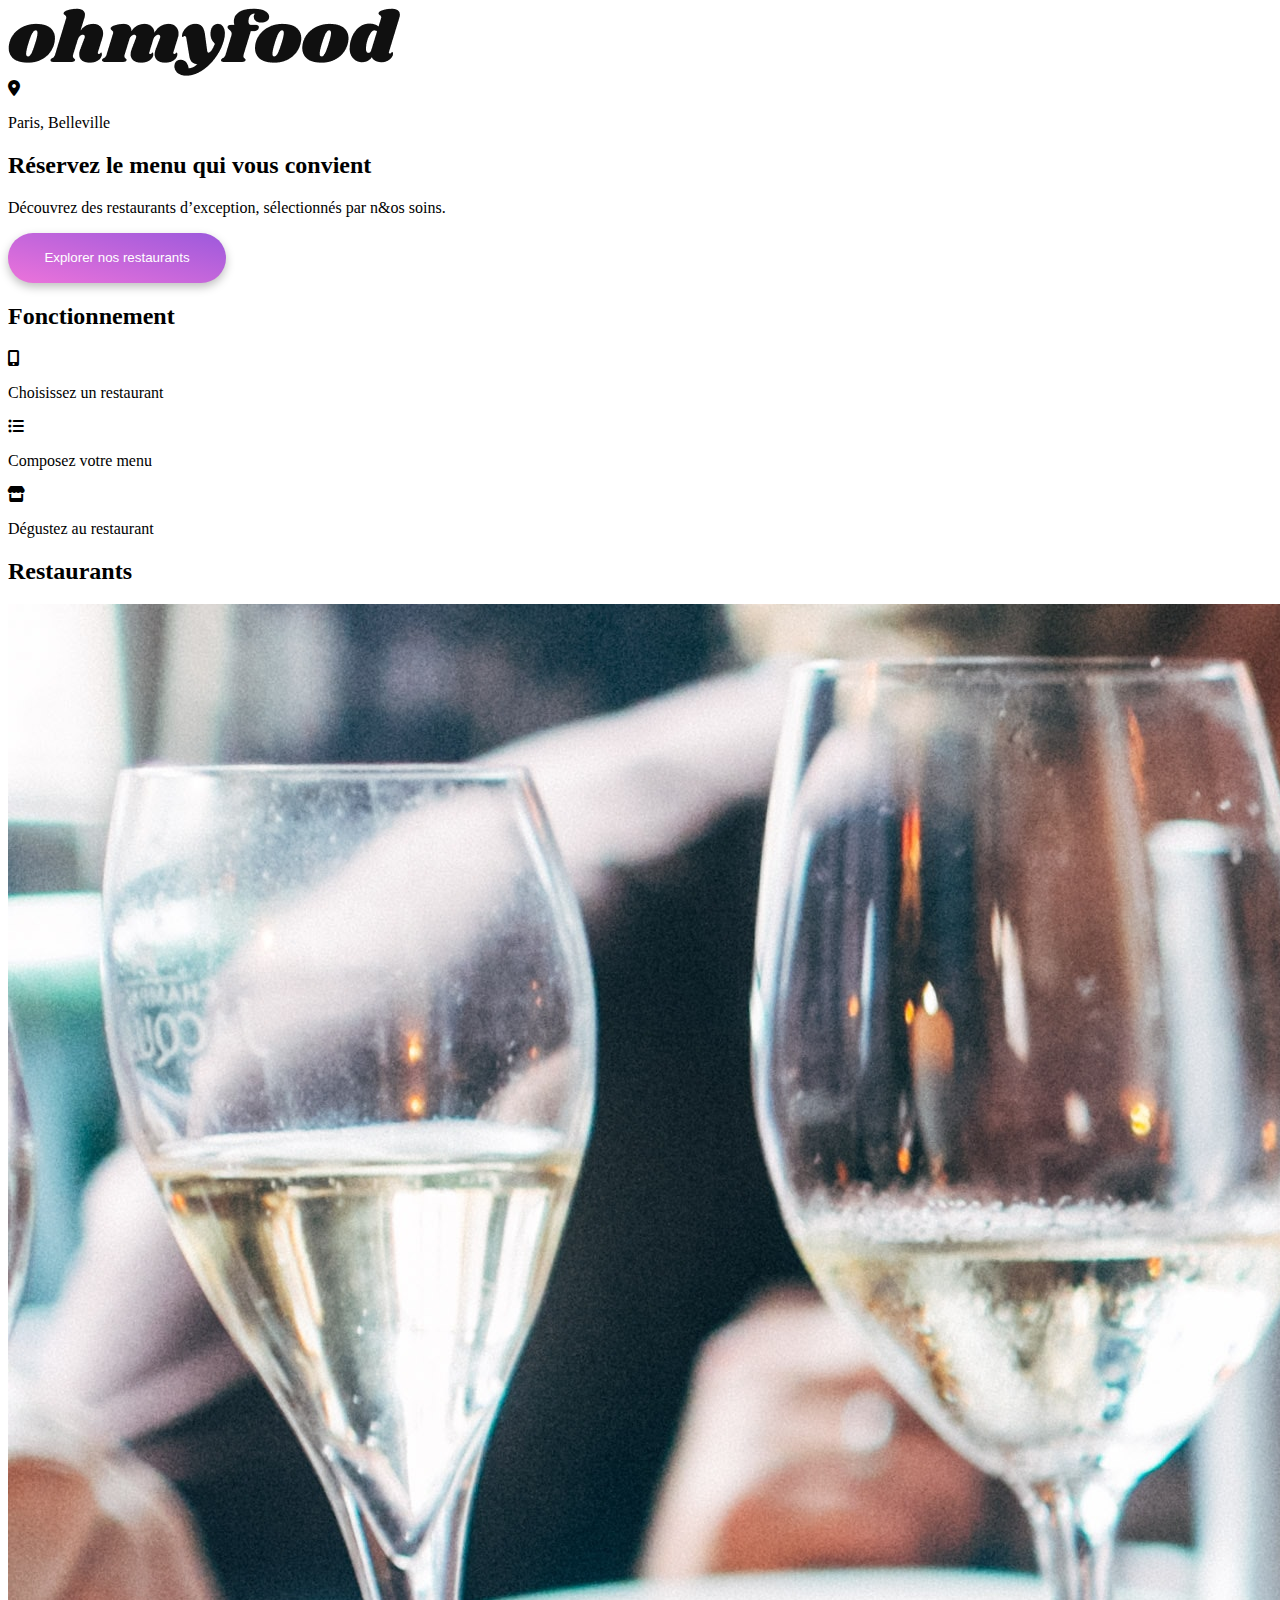
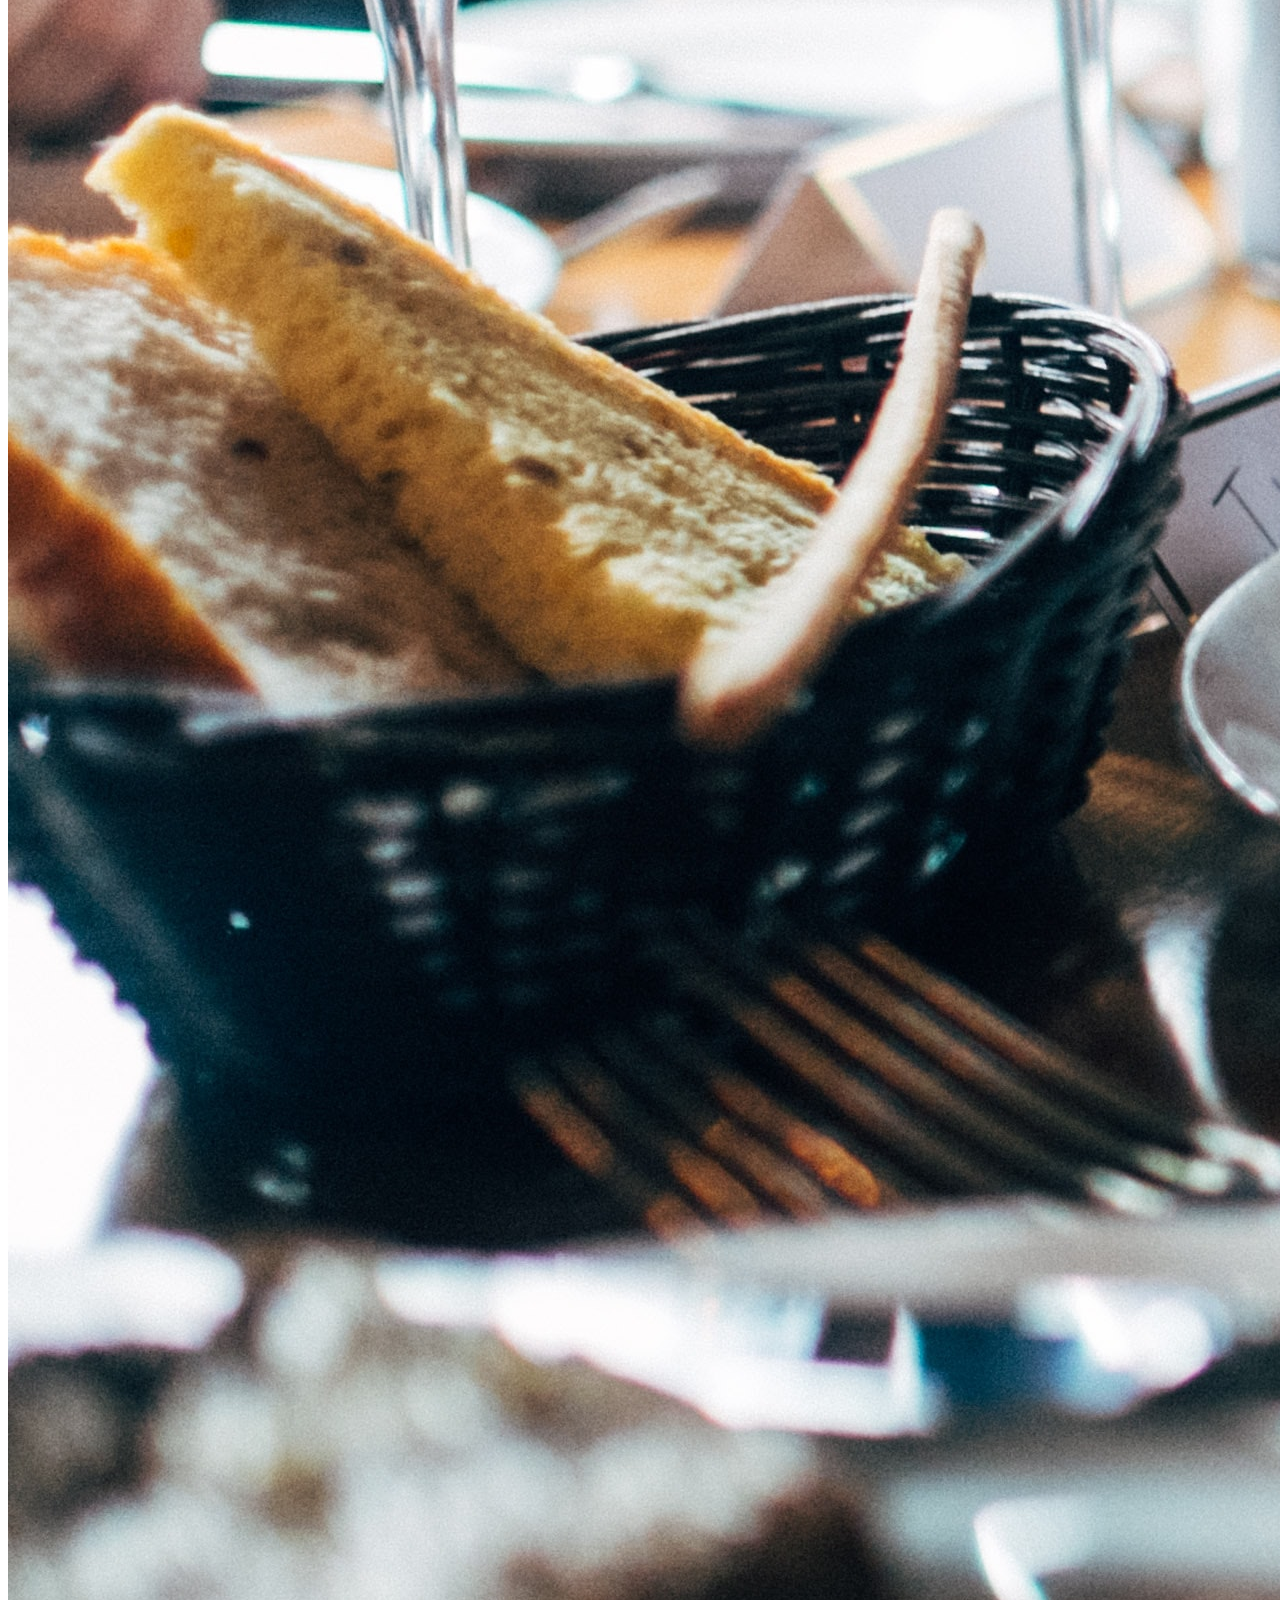
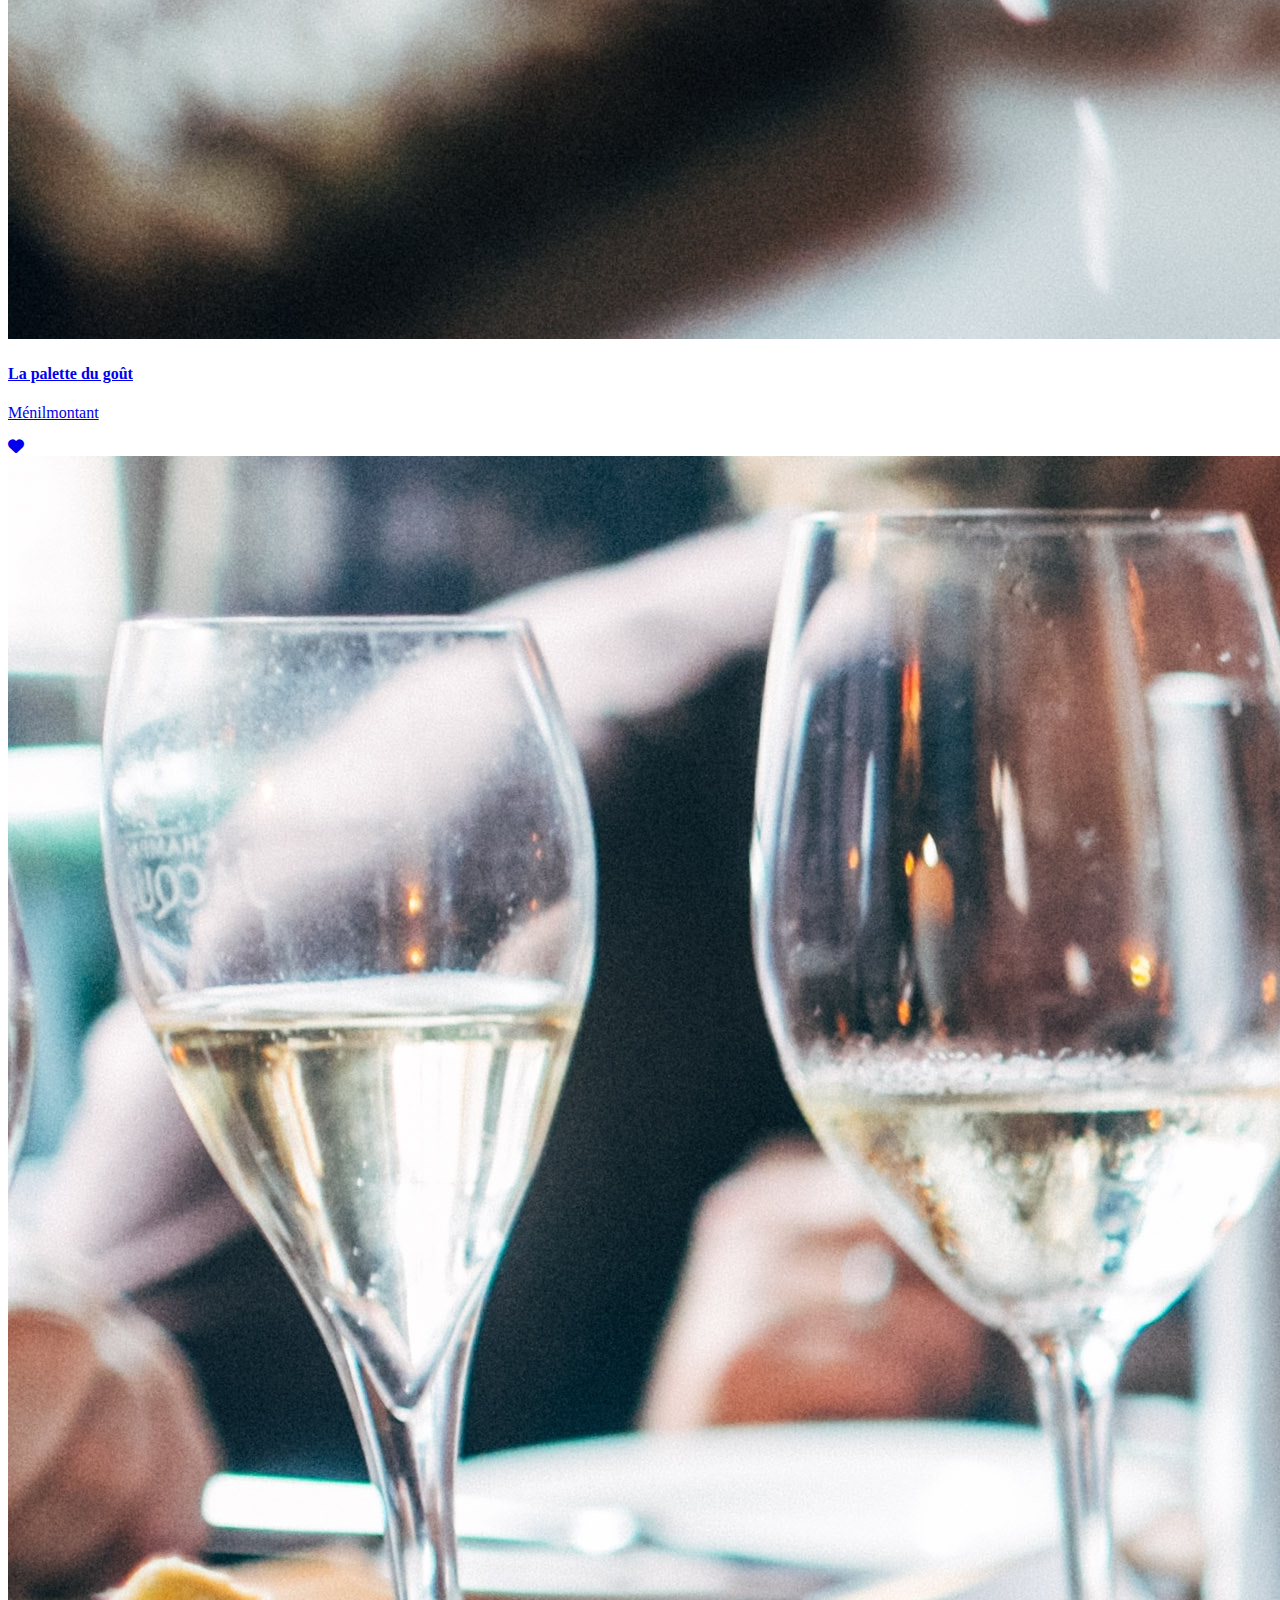
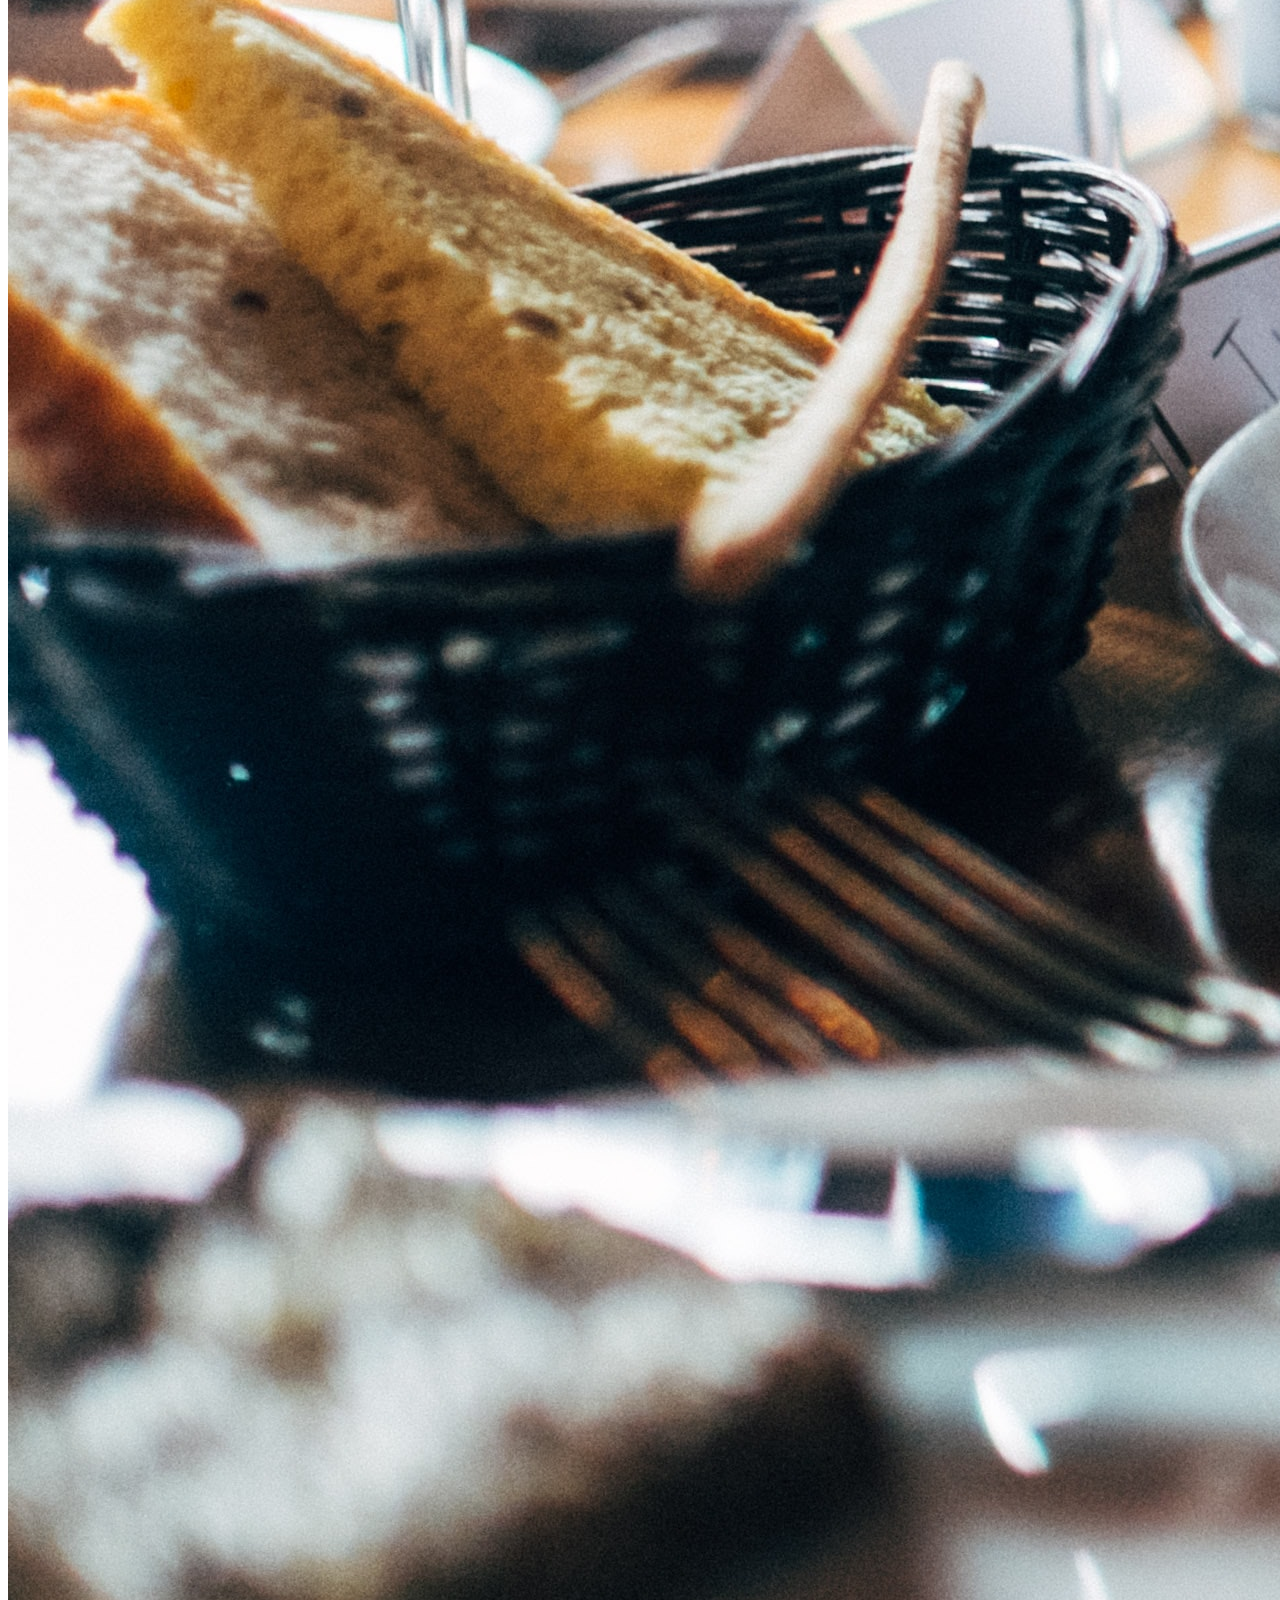
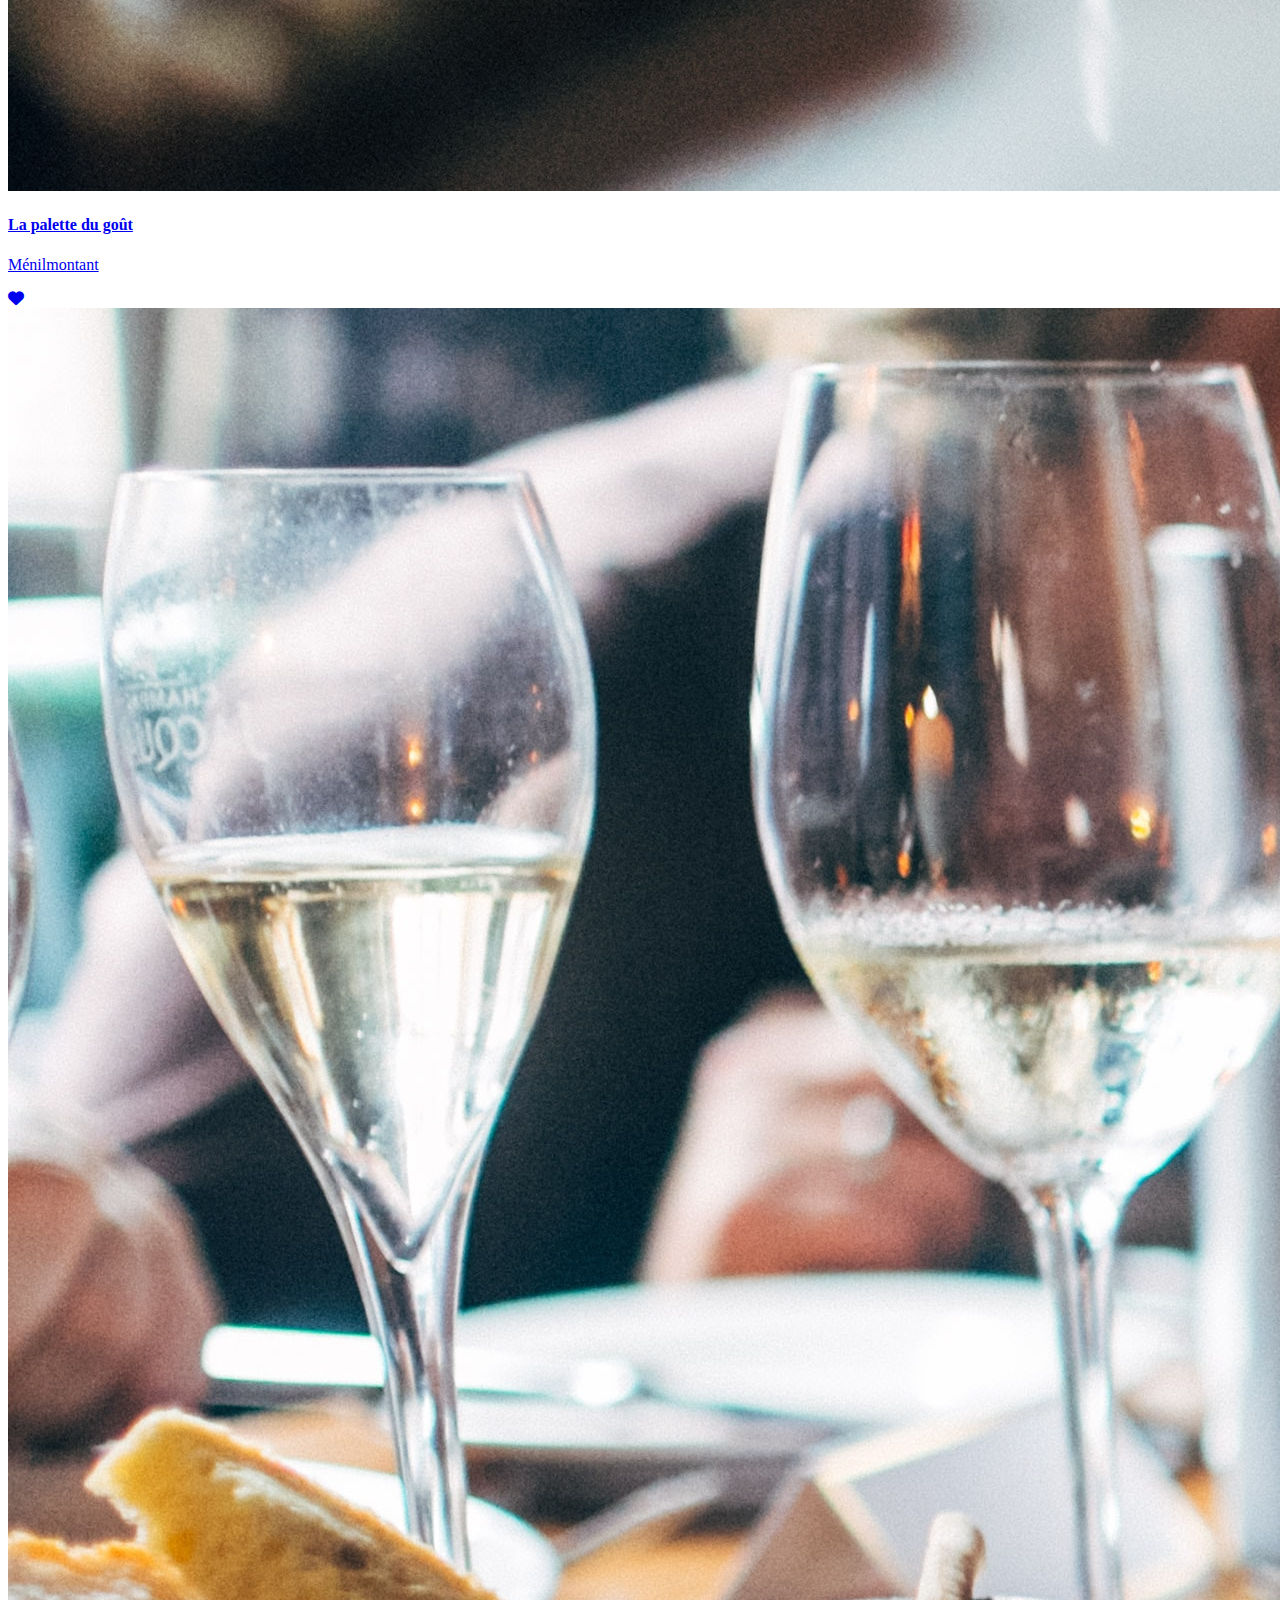
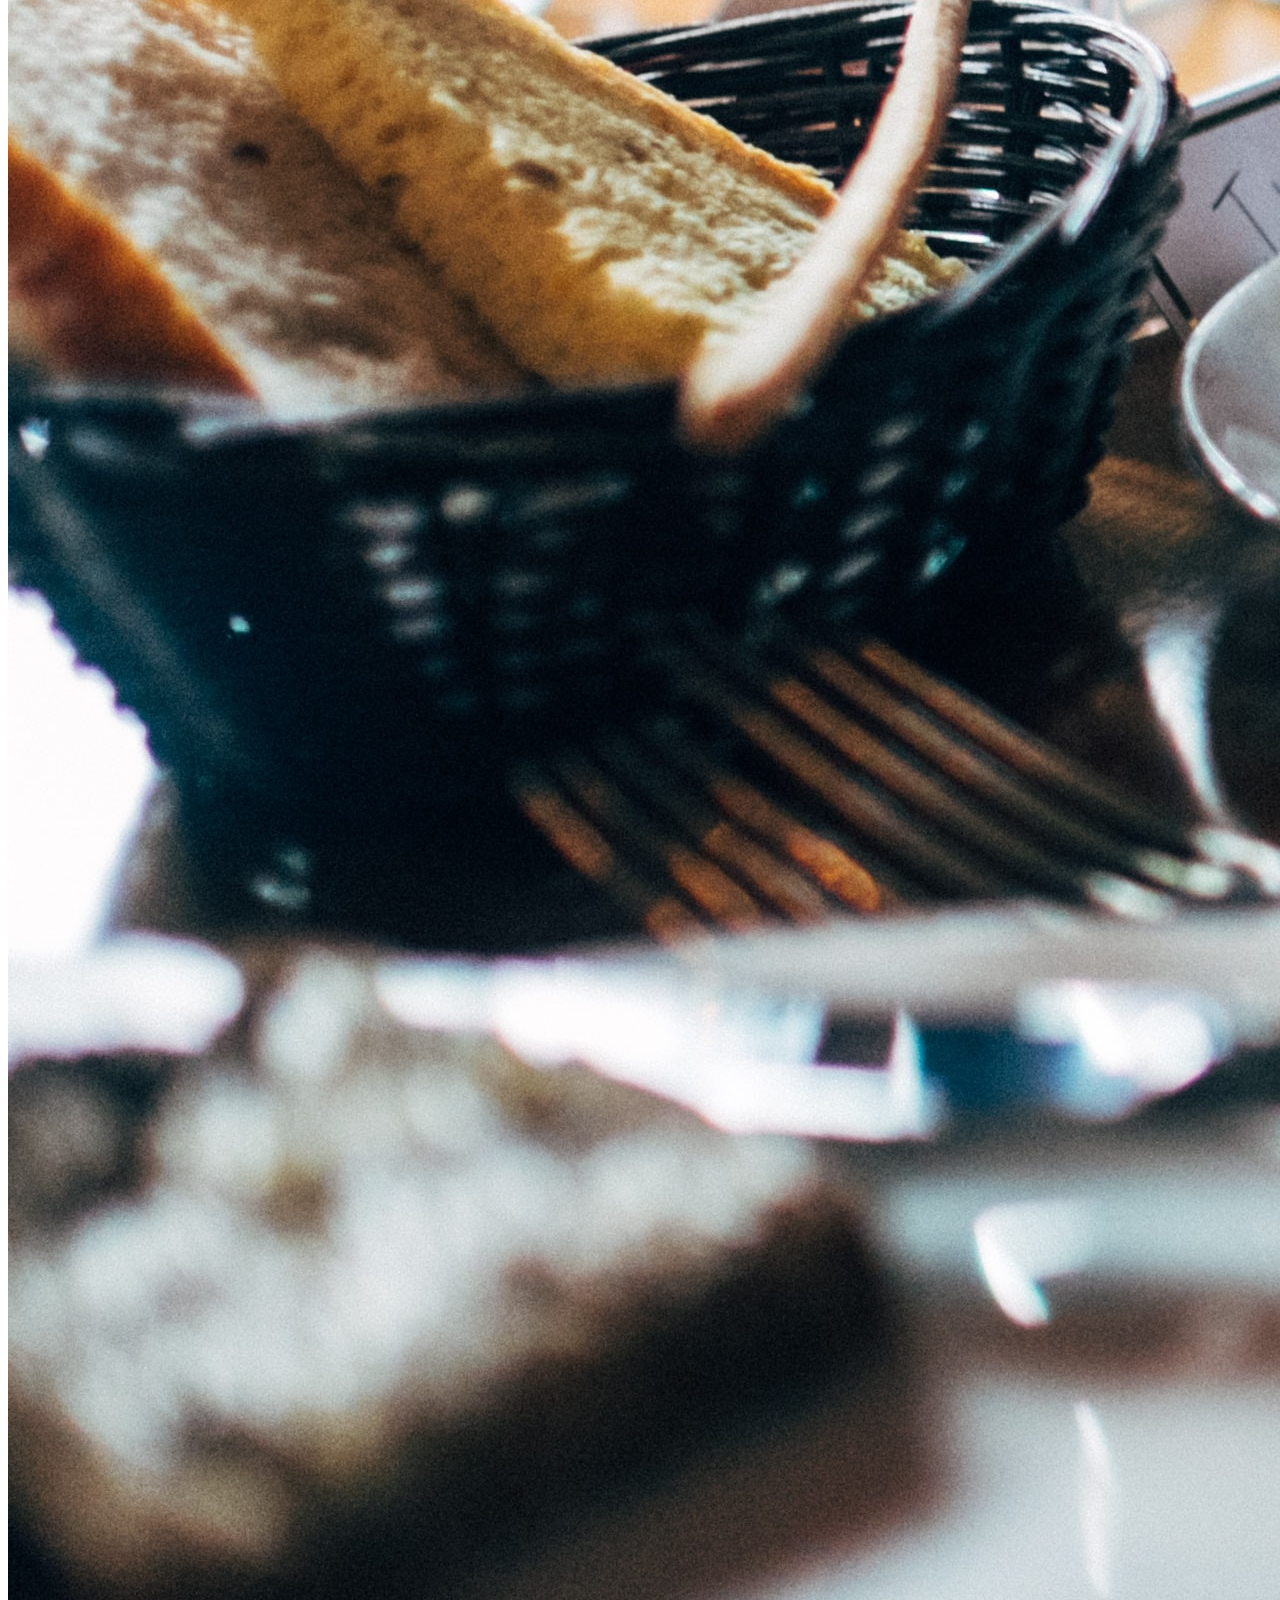
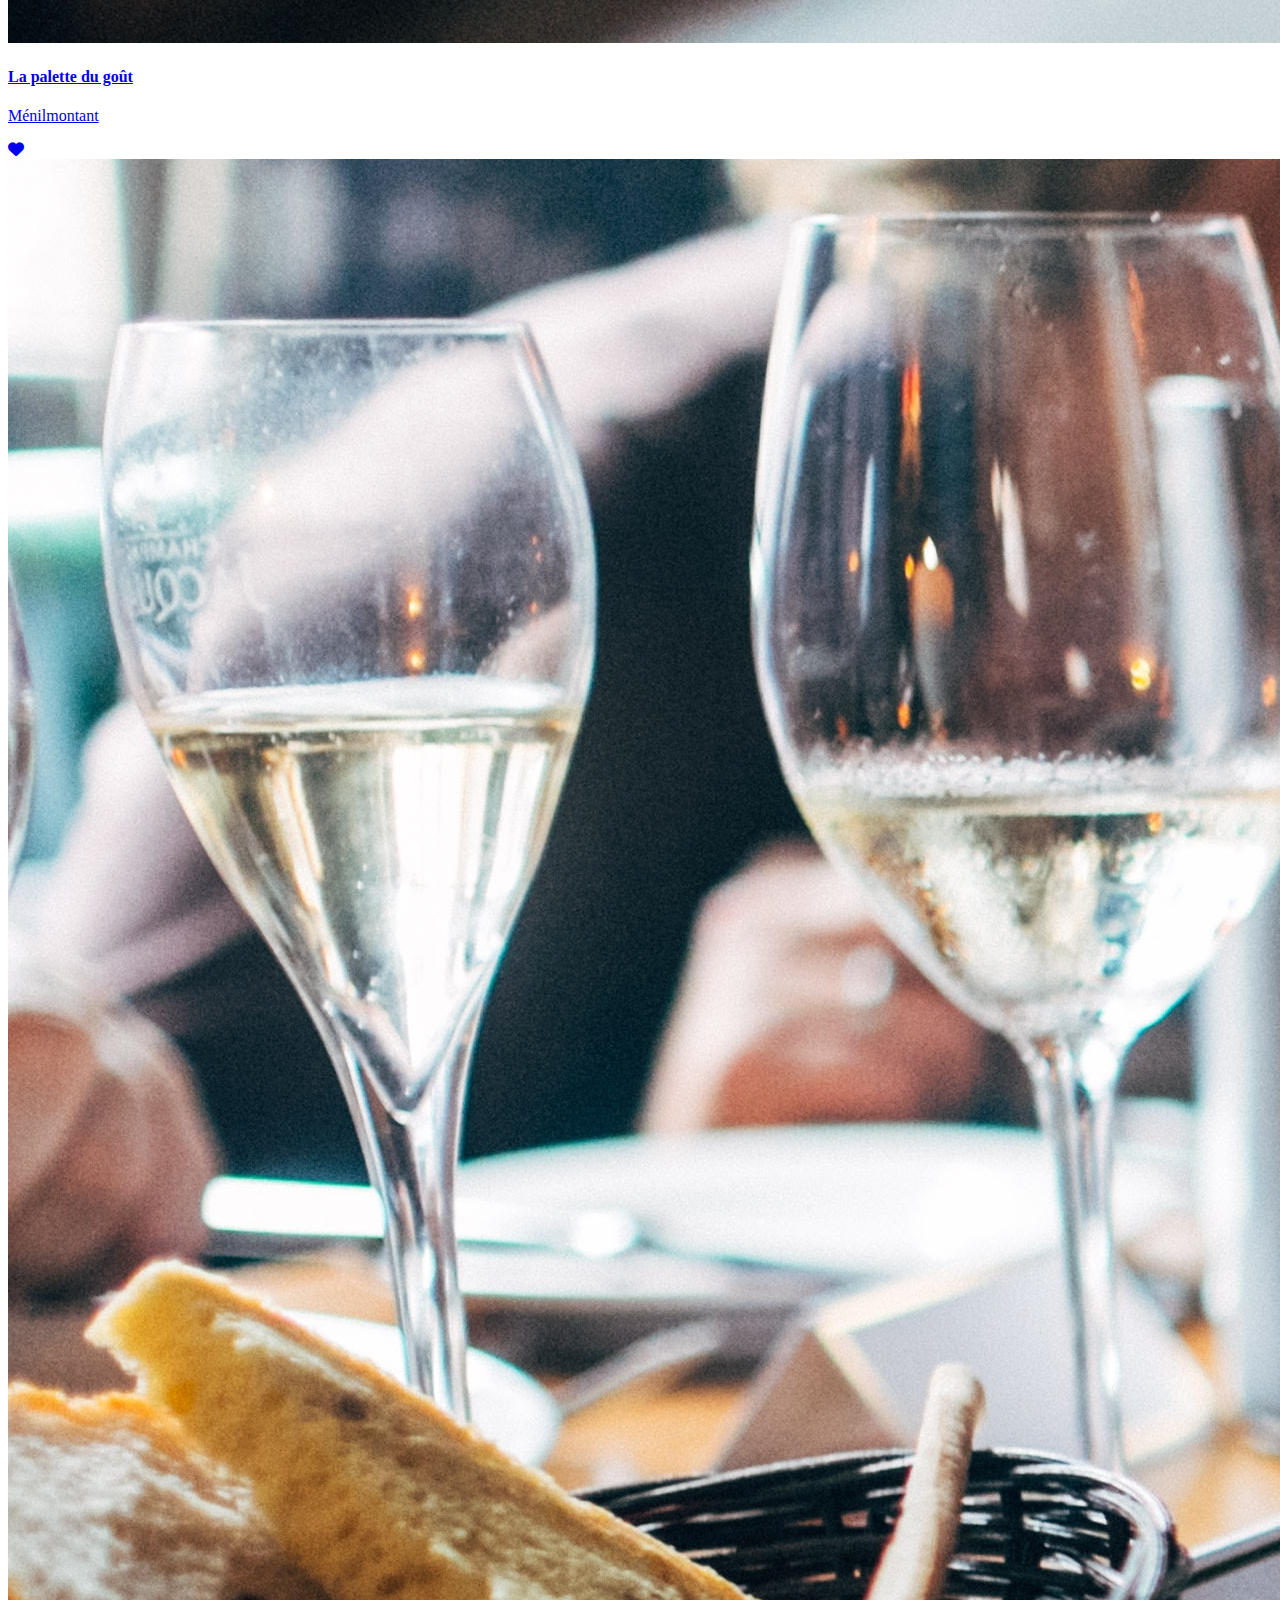
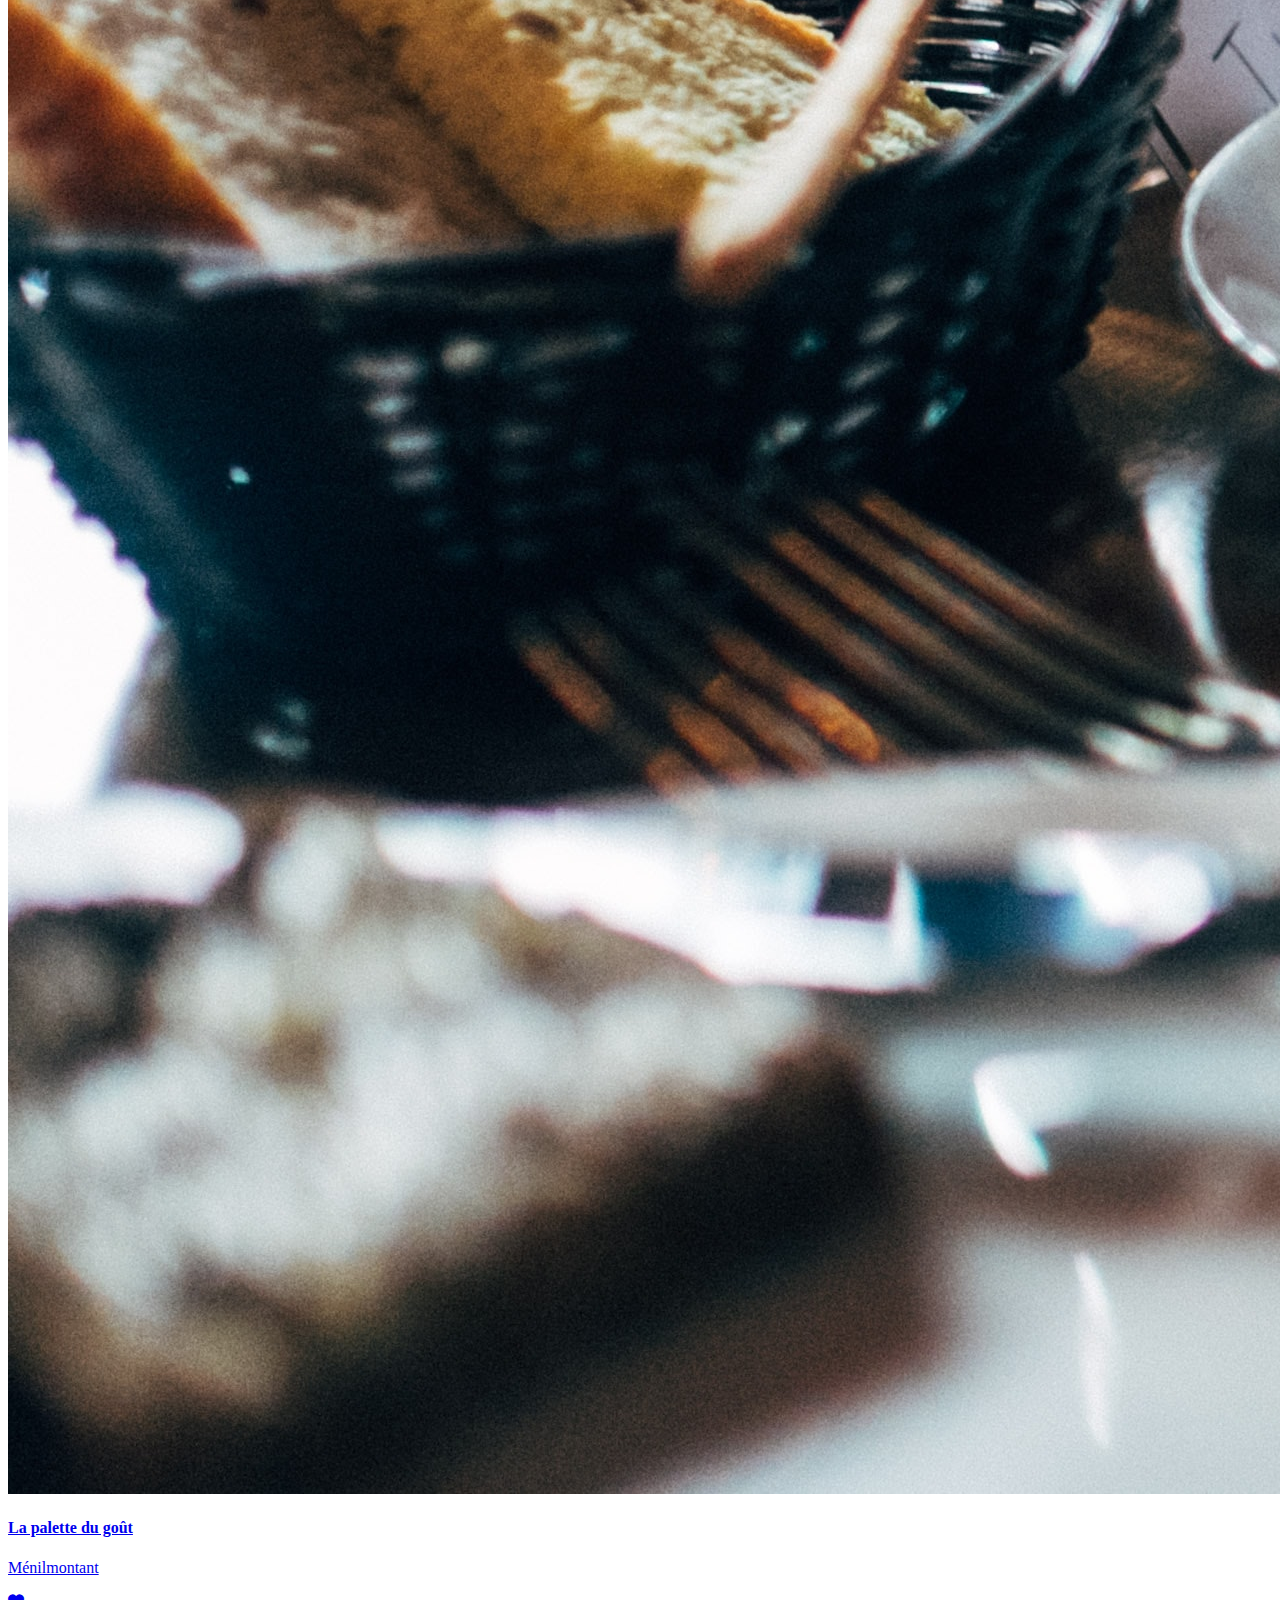
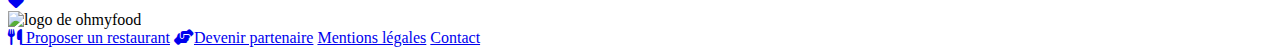
==== index.html @ 6a6b94e3 "mise a jour de l'index" ====
<!DOCTYPE html>
<html lang="fr">
  <head>
    <meta charset="UTF-8">
    <meta name="viewport" content="width=device-width, initial-scale=1.0">
    <meta http-equiv="X-UA-Compatible" content="ie=edge">
    <title>ohmyfood</title>
    <link rel="stylesheet" href="assets/css/style.css">
    <link rel="preconnect" href="https://fonts.googleapis.com">
    <link rel="preconnect" href="https://fonts.gstatic.com" crossorigin>
    <link href="https://fonts.googleapis.com/css2?family=Roboto:wght@300;400&display=swap" rel="stylesheet">
    <link href="assets/fonts/css/fontawesome.css" rel="stylesheet">
    <link href="assets/fonts/css/brands.css" rel="stylesheet">
    <link href="assets/fonts/css/solid.css" rel="stylesheet">
  </head>

  <body>
    <section class="navbar">
      <div class="logo">
      <img src="assets/images/logo/ohmyfood.png" alt="logo de ohmyfood"/>
      </div>
    </section>
</header>

    <main-container>

        <section class="location">
          <article class="content"><i class="fa-solid fa-location-dot"></i><p> Paris, Belleville</p></article>
        </section>

        <section class="reservation">
          <section class="reservation-content">
          <h2>Réservez le menu qui vous convient</h2>
          <p>Découvrez des restaurants d’exception, sélectionnés par n&os soins.</p>

          <button class="btn btn__reservation">Explorer nos restaurants</button>
        </section>   
        </section>

        <section class="function">
            <div class="function-title"><h2>Fonctionnement</h2></div>

        <section class="function-cards">
            <article class="card card__function"><i class="fa-solid fa-mobile-screen-button"></i>  <p>Choisissez un restaurant</p></article>
            <article class="card card__function"><i class="fa-solid fa-list-ul"></i> <p>Composez votre menu</p></article>
            <article class="card card__function"><i class="fa-solid fa-store"></i> <p>Dégustez au restaurant</p></article>
        </section>
        </section>

        <section class="restaurants">
          <div class="restaurants-title"><h2>Restaurants</h2></div>
           
          <a href="menus/menu-la-palette-du-gout.html">
            <article class="card card__restaurant">
            <img src="assets/images/restaurants/jay-wennington-N_Y88TWmGwA-unsplash.jpg" alt="image d'un plat gastronomique">
            <article class="restaurants-content">
                <div class="card-txt">
                <h4 class="card-title">La palette du goût</h4>
                <p class="card-subtitle">Ménilmontant</p>
                </div>
                <div class="heart"><i class="fa-regular fa-heart"></i></div>
            </article>
          </article>
          </a>


          <a href="menus/menu-la-palette-du-gout.html">
            <article class="card card__restaurant">
            <img src="assets/images/restaurants/jay-wennington-N_Y88TWmGwA-unsplash.jpg" alt="image d'un plat gastronomique">
            <article class="restaurants-content">
                <div class="card-txt">
                <h4 class="card-title">La palette du goût</h4>
                <p class="card-subtitle">Ménilmontant</p>
                </div>
                <div class="heart"><i class="fa-regular fa-heart"></i></div>
            </article>
          </article>
          </a>

          <a href="menus/menu-la-palette-du-gout.html">
            <article class="card card__restaurant">
            <img src="assets/images/restaurants/jay-wennington-N_Y88TWmGwA-unsplash.jpg" alt="image d'un plat gastronomique">
            <article class="restaurants-content">
                <div class="card-txt">
                <h4 class="card-title">La palette du goût</h4>
                <p class="card-subtitle">Ménilmontant</p>
                </div>
                <div class="heart"><i class="fa-regular fa-heart"></i></div>
            </article>
          </article>
          </a>

          <a href="menus/menu-la-palette-du-gout.html">
            <article class="card card__restaurant">
            <img src="assets/images/restaurants/jay-wennington-N_Y88TWmGwA-unsplash.jpg" alt="image d'un plat gastronomique">
            <article class="restaurants-content">
                <div class="card-txt">
                <h4 class="card-title">La palette du goût</h4>
                <p class="card-subtitle">Ménilmontant</p>
                </div>
                <div class="heart"><i class="fa-regular fa-heart"></i></div>
            </article>
          </article>
          </a>

        </section>

        <footer>
          <div class="logo">
            <img src="assets/images/logo" alt="logo de ohmyfood"/>
          </div>

          <div class="footer links">
              <article class="list">
                  <a href="#"><i class="fa-solid fa-utensils"></i> <span class="bold">Proposer un restaurant</span></a>
                  <a href="#"><i class="fa-solid fa-handshake-angle"></i><span class="bold">Devenir partenaire</span></a>
                  <a href="#">Mentions légales</a>
                  <a href="#">Contact</a>
              </article>
            </div>
        </footer>
    </main-container>
  </body>
</html>
---- assets/css/style.css ----
/*** Import all SASS files *****/
.btn {
  display: flex;
  justify-content: center;
  align-items: center;
  border-radius: 25px;
  background-image: linear-gradient(193.33deg, #9356DC -11.44%, #FF79DA 123.93%);
  transition-duration: 0.5s;
  border: none;
  color: white;
  box-shadow: 0px 4px 10px rgba(0, 0, 0, 0.25);
}

.btn__reservation {
  width: 218px;
  height: 50px;
}

@media (max-width: 768px) {
  .card {
    display: flex;
    align-items: center;
    margin: auto;
    background-color: white;
    border-radius: 20px;
    padding: 4px;
  }
  .card__dish {
    border-radius: 15px;
    width: 349px;
    height: 69px;
  }
  .card__function {
    width: 320px;
    height: 70px;
    gap: 25px;
    padding-left: 30px;
    background-color: #F6F6F6;
    box-shadow: 0px 4px 10px rgba(0, 0, 0, 0.25);
  }
  .card__restaurant {
    width: 340px;
    height: 251px;
    flex-direction: column;
    padding: 0px;
  }
  .card__restaurant .restaurants-content {
    display: flex;
    justify-content: space-between;
    align-items: center;
    width: 90%;
    height: 25%;
  }
  .card__restaurant .restaurants-content .card-txt .card-title {
    margin-bottom: 4px;
  }
  .card__restaurant .restaurants-content .card-txt .card-subtitle {
    margin-top: 4px;
  }
  .card__restaurant img {
    border-radius: 20px 20px 0px 0px;
    width: 100%;
    height: 75%;
  }
}
/*** Colors *****/
/* Small devices (phones, less than 768px) */
@media (max-width: 768px) {
  body {
    margin: 0px;
    font-family: "Roboto", sans-serif;
  }
  a {
    color: inherit;
    text-decoration: none;
  }
  .main-container {
    display: flex;
    justify-content: space-between;
  }
  img {
    -o-object-fit: cover;
       object-fit: cover;
  }
  /*** Header *****/
  header {
    width: 100%;
    display: flex;
    align-items: center;
    justify-content: center;
  }
  .navbar {
    display: flex;
    align-items: center;
    justify-content: center;
    width: 100%;
    margin: auto;
    box-shadow: 0px 10px 5px -5px rgba(0, 0, 0, 0.1);
    position: relative;
  }
  .navbar .arrow {
    position: absolute;
    top: 30px;
    left: 25px;
  }
  .navbar .logo img {
    height: 40px;
    padding-top: 17px;
    padding-bottom: 13px;
  }
  /*** position *****/
  .location {
    background-color: #EAEAEA;
    display: flex;
    align-items: center;
    justify-content: center;
  }
  .location .content {
    display: flex;
    align-items: center;
    justify-content: center;
    padding-top: 5px;
    padding-bottom: 5px;
    gap: 15px;
  }
  /*** Reservation part  *****/
  .reservation {
    background-color: #F3F3F3;
    width: 100%;
    padding-top: 20px;
    padding-bottom: 30px;
  }
  .reservation-content {
    display: flex;
    align-items: center;
    justify-content: center;
    flex-wrap: wrap;
    align-content: flex-start;
    text-align: center;
    flex-direction: column;
    width: 85%;
    margin: auto;
    gap: 25px;
  }
  .reservation h2 {
    font-weight: bold;
    font-size: 24px;
    margin: 0px;
  }
  .reservation p {
    font-size: 18px;
    margin: 0px;
  }
  /*** Functions *****/
  .function {
    display: flex;
    align-items: center;
    justify-content: center;
    padding-top: 20px;
    padding-bottom: 30px;
    flex-direction: column;
  }
  .function-cards {
    display: flex;
    align-items: center;
    justify-content: center;
    flex-direction: column;
    gap: 15px;
  }
  .function-title {
    padding-right: 200px;
  }
  /*** Restaurants *****/
  .restaurants {
    display: flex;
    align-items: center;
    justify-content: center;
    padding-top: 20px;
    padding-bottom: 30px;
    flex-direction: column;
    background-color: #F3F3F3;
    gap: 15px;
  }
  .restaurants-title {
    padding-right: 200px;
  }
  /*** Menus *****/
  .img-background {
    width: 100%;
  }
  .img-background img {
    width: 100%;
    background-size: cover;
    background-position: center;
  }
  .restaurants {
    display: flex;
    align-items: center;
    justify-content: center;
    gap: 10px;
  }
}/*# sourceMappingURL=style.css.map */
---- assets/fonts/css/brands.css ----
/*!
 * Font Awesome Free 6.3.0 by @fontawesome - https://fontawesome.com
 * License - https://fontawesome.com/license/free (Icons: CC BY 4.0, Fonts: SIL OFL 1.1, Code: MIT License)
 * Copyright 2023 Fonticons, Inc.
 */
:root, :host {
  --fa-style-family-brands: 'Font Awesome 6 Brands';
  --fa-font-brands: normal 400 1em/1 'Font Awesome 6 Brands'; }

@font-face {
  font-family: 'Font Awesome 6 Brands';
  font-style: normal;
  font-weight: 400;
  font-display: block;
  src: url("../webfonts/fa-brands-400.woff2") format("woff2"), url("../webfonts/fa-brands-400.ttf") format("truetype"); }

.fab,
.fa-brands {
  font-weight: 400; }

.fa-monero:before {
  content: "\f3d0"; }

.fa-hooli:before {
  content: "\f427"; }

.fa-yelp:before {
  content: "\f1e9"; }

.fa-cc-visa:before {
  content: "\f1f0"; }

.fa-lastfm:before {
  content: "\f202"; }

.fa-shopware:before {
  content: "\f5b5"; }

.fa-creative-commons-nc:before {
  content: "\f4e8"; }

.fa-aws:before {
  content: "\f375"; }

.fa-redhat:before {
  content: "\f7bc"; }

.fa-yoast:before {
  content: "\f2b1"; }

.fa-cloudflare:before {
  content: "\e07d"; }

.fa-ups:before {
  content: "\f7e0"; }

.fa-wpexplorer:before {
  content: "\f2de"; }

.fa-dyalog:before {
  content: "\f399"; }

.fa-bity:before {
  content: "\f37a"; }

.fa-stackpath:before {
  content: "\f842"; }

.fa-buysellads:before {
  content: "\f20d"; }

.fa-first-order:before {
  content: "\f2b0"; }

.fa-modx:before {
  content: "\f285"; }

.fa-guilded:before {
  content: "\e07e"; }

.fa-vnv:before {
  content: "\f40b"; }

.fa-square-js:before {
  content: "\f3b9"; }

.fa-js-square:before {
  content: "\f3b9"; }

.fa-microsoft:before {
  content: "\f3ca"; }

.fa-qq:before {
  content: "\f1d6"; }

.fa-orcid:before {
  content: "\f8d2"; }

.fa-java:before {
  content: "\f4e4"; }

.fa-invision:before {
  content: "\f7b0"; }

.fa-creative-commons-pd-alt:before {
  content: "\f4ed"; }

.fa-centercode:before {
  content: "\f380"; }

.fa-glide-g:before {
  content: "\f2a6"; }

.fa-drupal:before {
  content: "\f1a9"; }

.fa-hire-a-helper:before {
  content: "\f3b0"; }

.fa-creative-commons-by:before {
  content: "\f4e7"; }

.fa-unity:before {
  content: "\e049"; }

.fa-whmcs:before {
  content: "\f40d"; }

.fa-rocketchat:before {
  content: "\f3e8"; }

.fa-vk:before {
  content: "\f189"; }

.fa-untappd:before {
  content: "\f405"; }

.fa-mailchimp:before {
  content: "\f59e"; }

.fa-css3-alt:before {
  content: "\f38b"; }

.fa-square-reddit:before {
  content: "\f1a2"; }

.fa-reddit-square:before {
  content: "\f1a2"; }

.fa-vimeo-v:before {
  content: "\f27d"; }

.fa-contao:before {
  content: "\f26d"; }

.fa-square-font-awesome:before {
  content: "\e5ad"; }

.fa-deskpro:before {
  content: "\f38f"; }

.fa-sistrix:before {
  content: "\f3ee"; }

.fa-square-instagram:before {
  content: "\e055"; }

.fa-instagram-square:before {
  content: "\e055"; }

.fa-battle-net:before {
  content: "\f835"; }

.fa-the-red-yeti:before {
  content: "\f69d"; }

.fa-square-hacker-news:before {
  content: "\f3af"; }

.fa-hacker-news-square:before {
  content: "\f3af"; }

.fa-edge:before {
  content: "\f282"; }

.fa-napster:before {
  content: "\f3d2"; }

.fa-square-snapchat:before {
  content: "\f2ad"; }

.fa-snapchat-square:before {
  content: "\f2ad"; }

.fa-google-plus-g:before {
  content: "\f0d5"; }

.fa-artstation:before {
  content: "\f77a"; }

.fa-markdown:before {
  content: "\f60f"; }

.fa-sourcetree:before {
  content: "\f7d3"; }

.fa-google-plus:before {
  content: "\f2b3"; }

.fa-diaspora:before {
  content: "\f791"; }

.fa-foursquare:before {
  content: "\f180"; }

.fa-stack-overflow:before {
  content: "\f16c"; }

.fa-github-alt:before {
  content: "\f113"; }

.fa-phoenix-squadron:before {
  content: "\f511"; }

.fa-pagelines:before {
  content: "\f18c"; }

.fa-algolia:before {
  content: "\f36c"; }

.fa-red-river:before {
  content: "\f3e3"; }

.fa-creative-commons-sa:before {
  content: "\f4ef"; }

.fa-safari:before {
  content: "\f267"; }

.fa-google:before {
  content: "\f1a0"; }

.fa-square-font-awesome-stroke:before {
  content: "\f35c"; }

.fa-font-awesome-alt:before {
  content: "\f35c"; }

.fa-atlassian:before {
  content: "\f77b"; }

.fa-linkedin-in:before {
  content: "\f0e1"; }

.fa-digital-ocean:before {
  content: "\f391"; }

.fa-nimblr:before {
  content: "\f5a8"; }

.fa-chromecast:before {
  content: "\f838"; }

.fa-evernote:before {
  content: "\f839"; }

.fa-hacker-news:before {
  content: "\f1d4"; }

.fa-creative-commons-sampling:before {
  content: "\f4f0"; }

.fa-adversal:before {
  content: "\f36a"; }

.fa-creative-commons:before {
  content: "\f25e"; }

.fa-watchman-monitoring:before {
  content: "\e087"; }

.fa-fonticons:before {
  content: "\f280"; }

.fa-weixin:before {
  content: "\f1d7"; }

.fa-shirtsinbulk:before {
  content: "\f214"; }

.fa-codepen:before {
  content: "\f1cb"; }

.fa-git-alt:before {
  content: "\f841"; }

.fa-lyft:before {
  content: "\f3c3"; }

.fa-rev:before {
  content: "\f5b2"; }

.fa-windows:before {
  content: "\f17a"; }

.fa-wizards-of-the-coast:before {
  content: "\f730"; }

.fa-square-viadeo:before {
  content: "\f2aa"; }

.fa-viadeo-square:before {
  content: "\f2aa"; }

.fa-meetup:before {
  content: "\f2e0"; }

.fa-centos:before {
  content: "\f789"; }

.fa-adn:before {
  content: "\f170"; }

.fa-cloudsmith:before {
  content: "\f384"; }

.fa-pied-piper-alt:before {
  content: "\f1a8"; }

.fa-square-dribbble:before {
  content: "\f397"; }

.fa-dribbble-square:before {
  content: "\f397"; }

.fa-codiepie:before {
  content: "\f284"; }

.fa-node:before {
  content: "\f419"; }

.fa-mix:before {
  content: "\f3cb"; }

.fa-steam:before {
  content: "\f1b6"; }

.fa-cc-apple-pay:before {
  content: "\f416"; }

.fa-scribd:before {
  content: "\f28a"; }

.fa-openid:before {
  content: "\f19b"; }

.fa-instalod:before {
  content: "\e081"; }

.fa-expeditedssl:before {
  content: "\f23e"; }

.fa-sellcast:before {
  content: "\f2da"; }

.fa-square-twitter:before {
  content: "\f081"; }

.fa-twitter-square:before {
  content: "\f081"; }

.fa-r-project:before {
  content: "\f4f7"; }

.fa-delicious:before {
  content: "\f1a5"; }

.fa-freebsd:before {
  content: "\f3a4"; }

.fa-vuejs:before {
  content: "\f41f"; }

.fa-accusoft:before {
  content: "\f369"; }

.fa-ioxhost:before {
  content: "\f208"; }

.fa-fonticons-fi:before {
  content: "\f3a2"; }

.fa-app-store:before {
  content: "\f36f"; }

.fa-cc-mastercard:before {
  content: "\f1f1"; }

.fa-itunes-note:before {
  content: "\f3b5"; }

.fa-golang:before {
  content: "\e40f"; }

.fa-kickstarter:before {
  content: "\f3bb"; }

.fa-grav:before {
  content: "\f2d6"; }

.fa-weibo:before {
  content: "\f18a"; }

.fa-uncharted:before {
  content: "\e084"; }

.fa-firstdraft:before {
  content: "\f3a1"; }

.fa-square-youtube:before {
  content: "\f431"; }

.fa-youtube-square:before {
  content: "\f431"; }

.fa-wikipedia-w:before {
  content: "\f266"; }

.fa-wpressr:before {
  content: "\f3e4"; }

.fa-rendact:before {
  content: "\f3e4"; }

.fa-angellist:before {
  content: "\f209"; }

.fa-galactic-republic:before {
  content: "\f50c"; }

.fa-nfc-directional:before {
  content: "\e530"; }

.fa-skype:before {
  content: "\f17e"; }

.fa-joget:before {
  content: "\f3b7"; }

.fa-fedora:before {
  content: "\f798"; }

.fa-stripe-s:before {
  content: "\f42a"; }

.fa-meta:before {
  content: "\e49b"; }

.fa-laravel:before {
  content: "\f3bd"; }

.fa-hotjar:before {
  content: "\f3b1"; }

.fa-bluetooth-b:before {
  content: "\f294"; }

.fa-sticker-mule:before {
  content: "\f3f7"; }

.fa-creative-commons-zero:before {
  content: "\f4f3"; }

.fa-hips:before {
  content: "\f452"; }

.fa-behance:before {
  content: "\f1b4"; }

.fa-reddit:before {
  content: "\f1a1"; }

.fa-discord:before {
  content: "\f392"; }

.fa-chrome:before {
  content: "\f268"; }

.fa-app-store-ios:before {
  content: "\f370"; }

.fa-cc-discover:before {
  content: "\f1f2"; }

.fa-wpbeginner:before {
  content: "\f297"; }

.fa-confluence:before {
  content: "\f78d"; }

.fa-mdb:before {
  content: "\f8ca"; }

.fa-dochub:before {
  content: "\f394"; }

.fa-accessible-icon:before {
  content: "\f368"; }

.fa-ebay:before {
  content: "\f4f4"; }

.fa-amazon:before {
  content: "\f270"; }

.fa-unsplash:before {
  content: "\e07c"; }

.fa-yarn:before {
  content: "\f7e3"; }

.fa-square-steam:before {
  content: "\f1b7"; }

.fa-steam-square:before {
  content: "\f1b7"; }

.fa-500px:before {
  content: "\f26e"; }

.fa-square-vimeo:before {
  content: "\f194"; }

.fa-vimeo-square:before {
  content: "\f194"; }

.fa-asymmetrik:before {
  content: "\f372"; }

.fa-font-awesome:before {
  content: "\f2b4"; }

.fa-font-awesome-flag:before {
  content: "\f2b4"; }

.fa-font-awesome-logo-full:before {
  content: "\f2b4"; }

.fa-gratipay:before {
  content: "\f184"; }

.fa-apple:before {
  content: "\f179"; }

.fa-hive:before {
  content: "\e07f"; }

.fa-gitkraken:before {
  content: "\f3a6"; }

.fa-keybase:before {
  content: "\f4f5"; }

.fa-apple-pay:before {
  content: "\f415"; }

.fa-padlet:before {
  content: "\e4a0"; }

.fa-amazon-pay:before {
  content: "\f42c"; }

.fa-square-github:before {
  content: "\f092"; }

.fa-github-square:before {
  content: "\f092"; }

.fa-stumbleupon:before {
  content: "\f1a4"; }

.fa-fedex:before {
  content: "\f797"; }

.fa-phoenix-framework:before {
  content: "\f3dc"; }

.fa-shopify:before {
  content: "\e057"; }

.fa-neos:before {
  content: "\f612"; }

.fa-hackerrank:before {
  content: "\f5f7"; }

.fa-researchgate:before {
  content: "\f4f8"; }

.fa-swift:before {
  content: "\f8e1"; }

.fa-angular:before {
  content: "\f420"; }

.fa-speakap:before {
  content: "\f3f3"; }

.fa-angrycreative:before {
  content: "\f36e"; }

.fa-y-combinator:before {
  content: "\f23b"; }

.fa-empire:before {
  content: "\f1d1"; }

.fa-envira:before {
  content: "\f299"; }

.fa-square-gitlab:before {
  content: "\e5ae"; }

.fa-gitlab-square:before {
  content: "\e5ae"; }

.fa-studiovinari:before {
  content: "\f3f8"; }

.fa-pied-piper:before {
  content: "\f2ae"; }

.fa-wordpress:before {
  content: "\f19a"; }

.fa-product-hunt:before {
  content: "\f288"; }

.fa-firefox:before {
  content: "\f269"; }

.fa-linode:before {
  content: "\f2b8"; }

.fa-goodreads:before {
  content: "\f3a8"; }

.fa-square-odnoklassniki:before {
  content: "\f264"; }

.fa-odnoklassniki-square:before {
  content: "\f264"; }

.fa-jsfiddle:before {
  content: "\f1cc"; }

.fa-sith:before {
  content: "\f512"; }

.fa-themeisle:before {
  content: "\f2b2"; }

.fa-page4:before {
  content: "\f3d7"; }

.fa-hashnode:before {
  content: "\e499"; }

.fa-react:before {
  content: "\f41b"; }

.fa-cc-paypal:before {
  content: "\f1f4"; }

.fa-squarespace:before {
  content: "\f5be"; }

.fa-cc-stripe:before {
  content: "\f1f5"; }

.fa-creative-commons-share:before {
  content: "\f4f2"; }

.fa-bitcoin:before {
  content: "\f379"; }

.fa-keycdn:before {
  content: "\f3ba"; }

.fa-opera:before {
  content: "\f26a"; }

.fa-itch-io:before {
  content: "\f83a"; }

.fa-umbraco:before {
  content: "\f8e8"; }

.fa-galactic-senate:before {
  content: "\f50d"; }

.fa-ubuntu:before {
  content: "\f7df"; }

.fa-draft2digital:before {
  content: "\f396"; }

.fa-stripe:before {
  content: "\f429"; }

.fa-houzz:before {
  content: "\f27c"; }

.fa-gg:before {
  content: "\f260"; }

.fa-dhl:before {
  content: "\f790"; }

.fa-square-pinterest:before {
  content: "\f0d3"; }

.fa-pinterest-square:before {
  content: "\f0d3"; }

.fa-xing:before {
  content: "\f168"; }

.fa-blackberry:before {
  content: "\f37b"; }

.fa-creative-commons-pd:before {
  content: "\f4ec"; }

.fa-playstation:before {
  content: "\f3df"; }

.fa-quinscape:before {
  content: "\f459"; }

.fa-less:before {
  content: "\f41d"; }

.fa-blogger-b:before {
  content: "\f37d"; }

.fa-opencart:before {
  content: "\f23d"; }

.fa-vine:before {
  content: "\f1ca"; }

.fa-paypal:before {
  content: "\f1ed"; }

.fa-gitlab:before {
  content: "\f296"; }

.fa-typo3:before {
  content: "\f42b"; }

.fa-reddit-alien:before {
  content: "\f281"; }

.fa-yahoo:before {
  content: "\f19e"; }

.fa-dailymotion:before {
  content: "\e052"; }

.fa-affiliatetheme:before {
  content: "\f36b"; }

.fa-pied-piper-pp:before {
  content: "\f1a7"; }

.fa-bootstrap:before {
  content: "\f836"; }

.fa-odnoklassniki:before {
  content: "\f263"; }

.fa-nfc-symbol:before {
  content: "\e531"; }

.fa-ethereum:before {
  content: "\f42e"; }

.fa-speaker-deck:before {
  content: "\f83c"; }

.fa-creative-commons-nc-eu:before {
  content: "\f4e9"; }

.fa-patreon:before {
  content: "\f3d9"; }

.fa-avianex:before {
  content: "\f374"; }

.fa-ello:before {
  content: "\f5f1"; }

.fa-gofore:before {
  content: "\f3a7"; }

.fa-bimobject:before {
  content: "\f378"; }

.fa-facebook-f:before {
  content: "\f39e"; }

.fa-square-google-plus:before {
  content: "\f0d4"; }

.fa-google-plus-square:before {
  content: "\f0d4"; }

.fa-mandalorian:before {
  content: "\f50f"; }

.fa-first-order-alt:before {
  content: "\f50a"; }

.fa-osi:before {
  content: "\f41a"; }

.fa-google-wallet:before {
  content: "\f1ee"; }

.fa-d-and-d-beyond:before {
  content: "\f6ca"; }

.fa-periscope:before {
  content: "\f3da"; }

.fa-fulcrum:before {
  content: "\f50b"; }

.fa-cloudscale:before {
  content: "\f383"; }

.fa-forumbee:before {
  content: "\f211"; }

.fa-mizuni:before {
  content: "\f3cc"; }

.fa-schlix:before {
  content: "\f3ea"; }

.fa-square-xing:before {
  content: "\f169"; }

.fa-xing-square:before {
  content: "\f169"; }

.fa-bandcamp:before {
  content: "\f2d5"; }

.fa-wpforms:before {
  content: "\f298"; }

.fa-cloudversify:before {
  content: "\f385"; }

.fa-usps:before {
  content: "\f7e1"; }

.fa-megaport:before {
  content: "\f5a3"; }

.fa-magento:before {
  content: "\f3c4"; }

.fa-spotify:before {
  content: "\f1bc"; }

.fa-optin-monster:before {
  content: "\f23c"; }

.fa-fly:before {
  content: "\f417"; }

.fa-aviato:before {
  content: "\f421"; }

.fa-itunes:before {
  content: "\f3b4"; }

.fa-cuttlefish:before {
  content: "\f38c"; }

.fa-blogger:before {
  content: "\f37c"; }

.fa-flickr:before {
  content: "\f16e"; }

.fa-viber:before {
  content: "\f409"; }

.fa-soundcloud:before {
  content: "\f1be"; }

.fa-digg:before {
  content: "\f1a6"; }

.fa-tencent-weibo:before {
  content: "\f1d5"; }

.fa-symfony:before {
  content: "\f83d"; }

.fa-maxcdn:before {
  content: "\f136"; }

.fa-etsy:before {
  content: "\f2d7"; }

.fa-facebook-messenger:before {
  content: "\f39f"; }

.fa-audible:before {
  content: "\f373"; }

.fa-think-peaks:before {
  content: "\f731"; }

.fa-bilibili:before {
  content: "\e3d9"; }

.fa-erlang:before {
  content: "\f39d"; }

.fa-cotton-bureau:before {
  content: "\f89e"; }

.fa-dashcube:before {
  content: "\f210"; }

.fa-42-group:before {
  content: "\e080"; }

.fa-innosoft:before {
  content: "\e080"; }

.fa-stack-exchange:before {
  content: "\f18d"; }

.fa-elementor:before {
  content: "\f430"; }

.fa-square-pied-piper:before {
  content: "\e01e"; }

.fa-pied-piper-square:before {
  content: "\e01e"; }

.fa-creative-commons-nd:before {
  content: "\f4eb"; }

.fa-palfed:before {
  content: "\f3d8"; }

.fa-superpowers:before {
  content: "\f2dd"; }

.fa-resolving:before {
  content: "\f3e7"; }

.fa-xbox:before {
  content: "\f412"; }

.fa-searchengin:before {
  content: "\f3eb"; }

.fa-tiktok:before {
  content: "\e07b"; }

.fa-square-facebook:before {
  content: "\f082"; }

.fa-facebook-square:before {
  content: "\f082"; }

.fa-renren:before {
  content: "\f18b"; }

.fa-linux:before {
  content: "\f17c"; }

.fa-glide:before {
  content: "\f2a5"; }

.fa-linkedin:before {
  content: "\f08c"; }

.fa-hubspot:before {
  content: "\f3b2"; }

.fa-deploydog:before {
  content: "\f38e"; }

.fa-twitch:before {
  content: "\f1e8"; }

.fa-ravelry:before {
  content: "\f2d9"; }

.fa-mixer:before {
  content: "\e056"; }

.fa-square-lastfm:before {
  content: "\f203"; }

.fa-lastfm-square:before {
  content: "\f203"; }

.fa-vimeo:before {
  content: "\f40a"; }

.fa-mendeley:before {
  content: "\f7b3"; }

.fa-uniregistry:before {
  content: "\f404"; }

.fa-figma:before {
  content: "\f799"; }

.fa-creative-commons-remix:before {
  content: "\f4ee"; }

.fa-cc-amazon-pay:before {
  content: "\f42d"; }

.fa-dropbox:before {
  content: "\f16b"; }

.fa-instagram:before {
  content: "\f16d"; }

.fa-cmplid:before {
  content: "\e360"; }

.fa-facebook:before {
  content: "\f09a"; }

.fa-gripfire:before {
  content: "\f3ac"; }

.fa-jedi-order:before {
  content: "\f50e"; }

.fa-uikit:before {
  content: "\f403"; }

.fa-fort-awesome-alt:before {
  content: "\f3a3"; }

.fa-phabricator:before {
  content: "\f3db"; }

.fa-ussunnah:before {
  content: "\f407"; }

.fa-earlybirds:before {
  content: "\f39a"; }

.fa-trade-federation:before {
  content: "\f513"; }

.fa-autoprefixer:before {
  content: "\f41c"; }

.fa-whatsapp:before {
  content: "\f232"; }

.fa-slideshare:before {
  content: "\f1e7"; }

.fa-google-play:before {
  content: "\f3ab"; }

.fa-viadeo:before {
  content: "\f2a9"; }

.fa-line:before {
  content: "\f3c0"; }

.fa-google-drive:before {
  content: "\f3aa"; }

.fa-servicestack:before {
  content: "\f3ec"; }

.fa-simplybuilt:before {
  content: "\f215"; }

.fa-bitbucket:before {
  content: "\f171"; }

.fa-imdb:before {
  content: "\f2d8"; }

.fa-deezer:before {
  content: "\e077"; }

.fa-raspberry-pi:before {
  content: "\f7bb"; }

.fa-jira:before {
  content: "\f7b1"; }

.fa-docker:before {
  content: "\f395"; }

.fa-screenpal:before {
  content: "\e570"; }

.fa-bluetooth:before {
  content: "\f293"; }

.fa-gitter:before {
  content: "\f426"; }

.fa-d-and-d:before {
  content: "\f38d"; }

.fa-microblog:before {
  content: "\e01a"; }

.fa-cc-diners-club:before {
  content: "\f24c"; }

.fa-gg-circle:before {
  content: "\f261"; }

.fa-pied-piper-hat:before {
  content: "\f4e5"; }

.fa-kickstarter-k:before {
  content: "\f3bc"; }

.fa-yandex:before {
  content: "\f413"; }

.fa-readme:before {
  content: "\f4d5"; }

.fa-html5:before {
  content: "\f13b"; }

.fa-sellsy:before {
  content: "\f213"; }

.fa-sass:before {
  content: "\f41e"; }

.fa-wirsindhandwerk:before {
  content: "\e2d0"; }

.fa-wsh:before {
  content: "\e2d0"; }

.fa-buromobelexperte:before {
  content: "\f37f"; }

.fa-salesforce:before {
  content: "\f83b"; }

.fa-octopus-deploy:before {
  content: "\e082"; }

.fa-medapps:before {
  content: "\f3c6"; }

.fa-ns8:before {
  content: "\f3d5"; }

.fa-pinterest-p:before {
  content: "\f231"; }

.fa-apper:before {
  content: "\f371"; }

.fa-fort-awesome:before {
  content: "\f286"; }

.fa-waze:before {
  content: "\f83f"; }

.fa-cc-jcb:before {
  content: "\f24b"; }

.fa-snapchat:before {
  content: "\f2ab"; }

.fa-snapchat-ghost:before {
  content: "\f2ab"; }

.fa-fantasy-flight-games:before {
  content: "\f6dc"; }

.fa-rust:before {
  content: "\e07a"; }

.fa-wix:before {
  content: "\f5cf"; }

.fa-square-behance:before {
  content: "\f1b5"; }

.fa-behance-square:before {
  content: "\f1b5"; }

.fa-supple:before {
  content: "\f3f9"; }

.fa-rebel:before {
  content: "\f1d0"; }

.fa-css3:before {
  content: "\f13c"; }

.fa-staylinked:before {
  content: "\f3f5"; }

.fa-kaggle:before {
  content: "\f5fa"; }

.fa-space-awesome:before {
  content: "\e5ac"; }

.fa-deviantart:before {
  content: "\f1bd"; }

.fa-cpanel:before {
  content: "\f388"; }

.fa-goodreads-g:before {
  content: "\f3a9"; }

.fa-square-git:before {
  content: "\f1d2"; }

.fa-git-square:before {
  content: "\f1d2"; }

.fa-square-tumblr:before {
  content: "\f174"; }

.fa-tumblr-square:before {
  content: "\f174"; }

.fa-trello:before {
  content: "\f181"; }

.fa-creative-commons-nc-jp:before {
  content: "\f4ea"; }

.fa-get-pocket:before {
  content: "\f265"; }

.fa-perbyte:before {
  content: "\e083"; }

.fa-grunt:before {
  content: "\f3ad"; }

.fa-weebly:before {
  content: "\f5cc"; }

.fa-connectdevelop:before {
  content: "\f20e"; }

.fa-leanpub:before {
  content: "\f212"; }

.fa-black-tie:before {
  content: "\f27e"; }

.fa-themeco:before {
  content: "\f5c6"; }

.fa-python:before {
  content: "\f3e2"; }

.fa-android:before {
  content: "\f17b"; }

.fa-bots:before {
  content: "\e340"; }

.fa-free-code-camp:before {
  content: "\f2c5"; }

.fa-hornbill:before {
  content: "\f592"; }

.fa-js:before {
  content: "\f3b8"; }

.fa-ideal:before {
  content: "\e013"; }

.fa-git:before {
  content: "\f1d3"; }

.fa-dev:before {
  content: "\f6cc"; }

.fa-sketch:before {
  content: "\f7c6"; }

.fa-yandex-international:before {
  content: "\f414"; }

.fa-cc-amex:before {
  content: "\f1f3"; }

.fa-uber:before {
  content: "\f402"; }

.fa-github:before {
  content: "\f09b"; }

.fa-php:before {
  content: "\f457"; }

.fa-alipay:before {
  content: "\f642"; }

.fa-youtube:before {
  content: "\f167"; }

.fa-skyatlas:before {
  content: "\f216"; }

.fa-firefox-browser:before {
  content: "\e007"; }

.fa-replyd:before {
  content: "\f3e6"; }

.fa-suse:before {
  content: "\f7d6"; }

.fa-jenkins:before {
  content: "\f3b6"; }

.fa-twitter:before {
  content: "\f099"; }

.fa-rockrms:before {
  content: "\f3e9"; }

.fa-pinterest:before {
  content: "\f0d2"; }

.fa-buffer:before {
  content: "\f837"; }

.fa-npm:before {
  content: "\f3d4"; }

.fa-yammer:before {
  content: "\f840"; }

.fa-btc:before {
  content: "\f15a"; }

.fa-dribbble:before {
  content: "\f17d"; }

.fa-stumbleupon-circle:before {
  content: "\f1a3"; }

.fa-internet-explorer:before {
  content: "\f26b"; }

.fa-stubber:before {
  content: "\e5c7"; }

.fa-telegram:before {
  content: "\f2c6"; }

.fa-telegram-plane:before {
  content: "\f2c6"; }

.fa-old-republic:before {
  content: "\f510"; }

.fa-odysee:before {
  content: "\e5c6"; }

.fa-square-whatsapp:before {
  content: "\f40c"; }

.fa-whatsapp-square:before {
  content: "\f40c"; }

.fa-node-js:before {
  content: "\f3d3"; }

.fa-edge-legacy:before {
  content: "\e078"; }

.fa-slack:before {
  content: "\f198"; }

.fa-slack-hash:before {
  content: "\f198"; }

.fa-medrt:before {
  content: "\f3c8"; }

.fa-usb:before {
  content: "\f287"; }

.fa-tumblr:before {
  content: "\f173"; }

.fa-vaadin:before {
  content: "\f408"; }

.fa-quora:before {
  content: "\f2c4"; }

.fa-reacteurope:before {
  content: "\f75d"; }

.fa-medium:before {
  content: "\f23a"; }

.fa-medium-m:before {
  content: "\f23a"; }

.fa-amilia:before {
  content: "\f36d"; }

.fa-mixcloud:before {
  content: "\f289"; }

.fa-flipboard:before {
  content: "\f44d"; }

.fa-viacoin:before {
  content: "\f237"; }

.fa-critical-role:before {
  content: "\f6c9"; }

.fa-sitrox:before {
  content: "\e44a"; }

.fa-discourse:before {
  content: "\f393"; }

.fa-joomla:before {
  content: "\f1aa"; }

.fa-mastodon:before {
  content: "\f4f6"; }

.fa-airbnb:before {
  content: "\f834"; }

.fa-wolf-pack-battalion:before {
  content: "\f514"; }

.fa-buy-n-large:before {
  content: "\f8a6"; }

.fa-gulp:before {
  content: "\f3ae"; }

.fa-creative-commons-sampling-plus:before {
  content: "\f4f1"; }

.fa-strava:before {
  content: "\f428"; }

.fa-ember:before {
  content: "\f423"; }

.fa-canadian-maple-leaf:before {
  content: "\f785"; }

.fa-teamspeak:before {
  content: "\f4f9"; }

.fa-pushed:before {
  content: "\f3e1"; }

.fa-wordpress-simple:before {
  content: "\f411"; }

.fa-nutritionix:before {
  content: "\f3d6"; }

.fa-wodu:before {
  content: "\e088"; }

.fa-google-pay:before {
  content: "\e079"; }

.fa-intercom:before {
  content: "\f7af"; }

.fa-zhihu:before {
  content: "\f63f"; }

.fa-korvue:before {
  content: "\f42f"; }

.fa-pix:before {
  content: "\e43a"; }

.fa-steam-symbol:before {
  content: "\f3f6"; }
---- assets/fonts/css/solid.css ----
/*!
 * Font Awesome Free 6.3.0 by @fontawesome - https://fontawesome.com
 * License - https://fontawesome.com/license/free (Icons: CC BY 4.0, Fonts: SIL OFL 1.1, Code: MIT License)
 * Copyright 2023 Fonticons, Inc.
 */
:root, :host {
  --fa-style-family-classic: 'Font Awesome 6 Free';
  --fa-font-solid: normal 900 1em/1 'Font Awesome 6 Free'; }

@font-face {
  font-family: 'Font Awesome 6 Free';
  font-style: normal;
  font-weight: 900;
  font-display: block;
  src: url("../webfonts/fa-solid-900.woff2") format("woff2"), url("../webfonts/fa-solid-900.ttf") format("truetype"); }

.fas,
.fa-solid {
  font-weight: 900; }
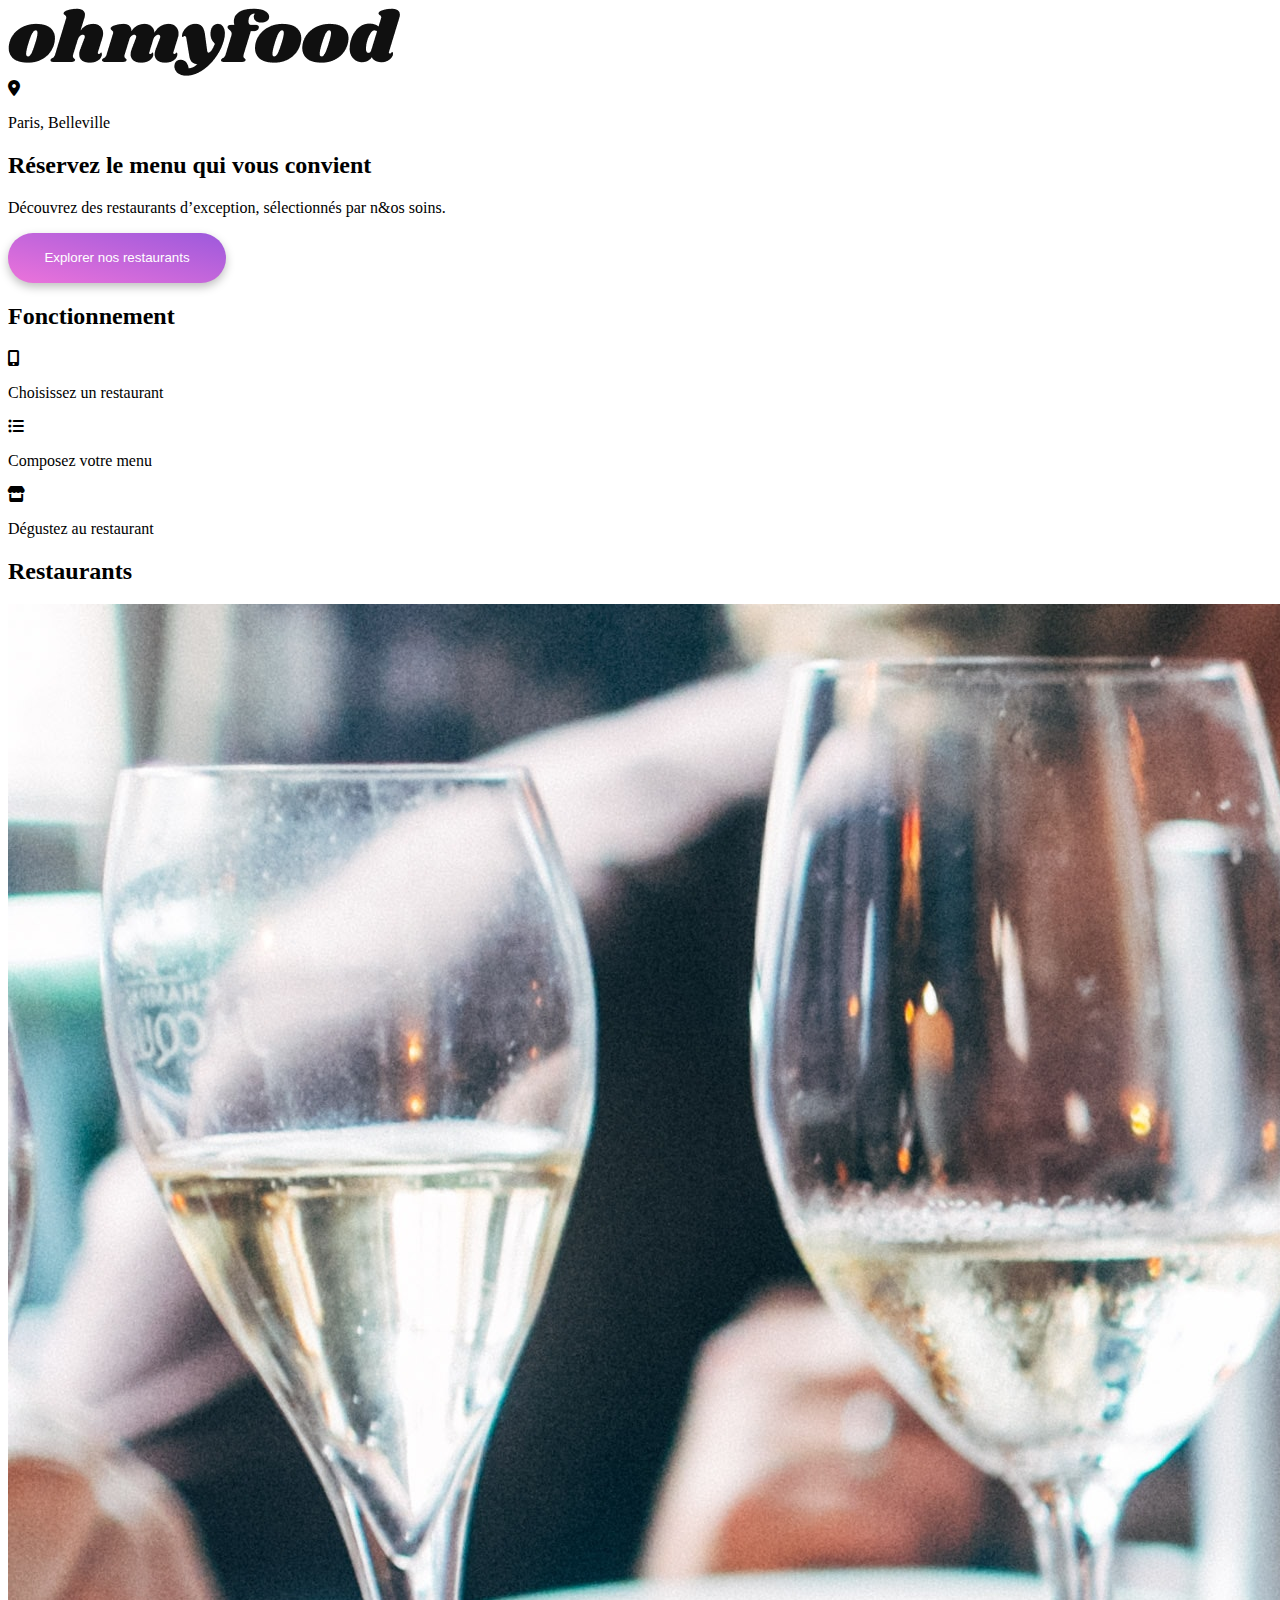
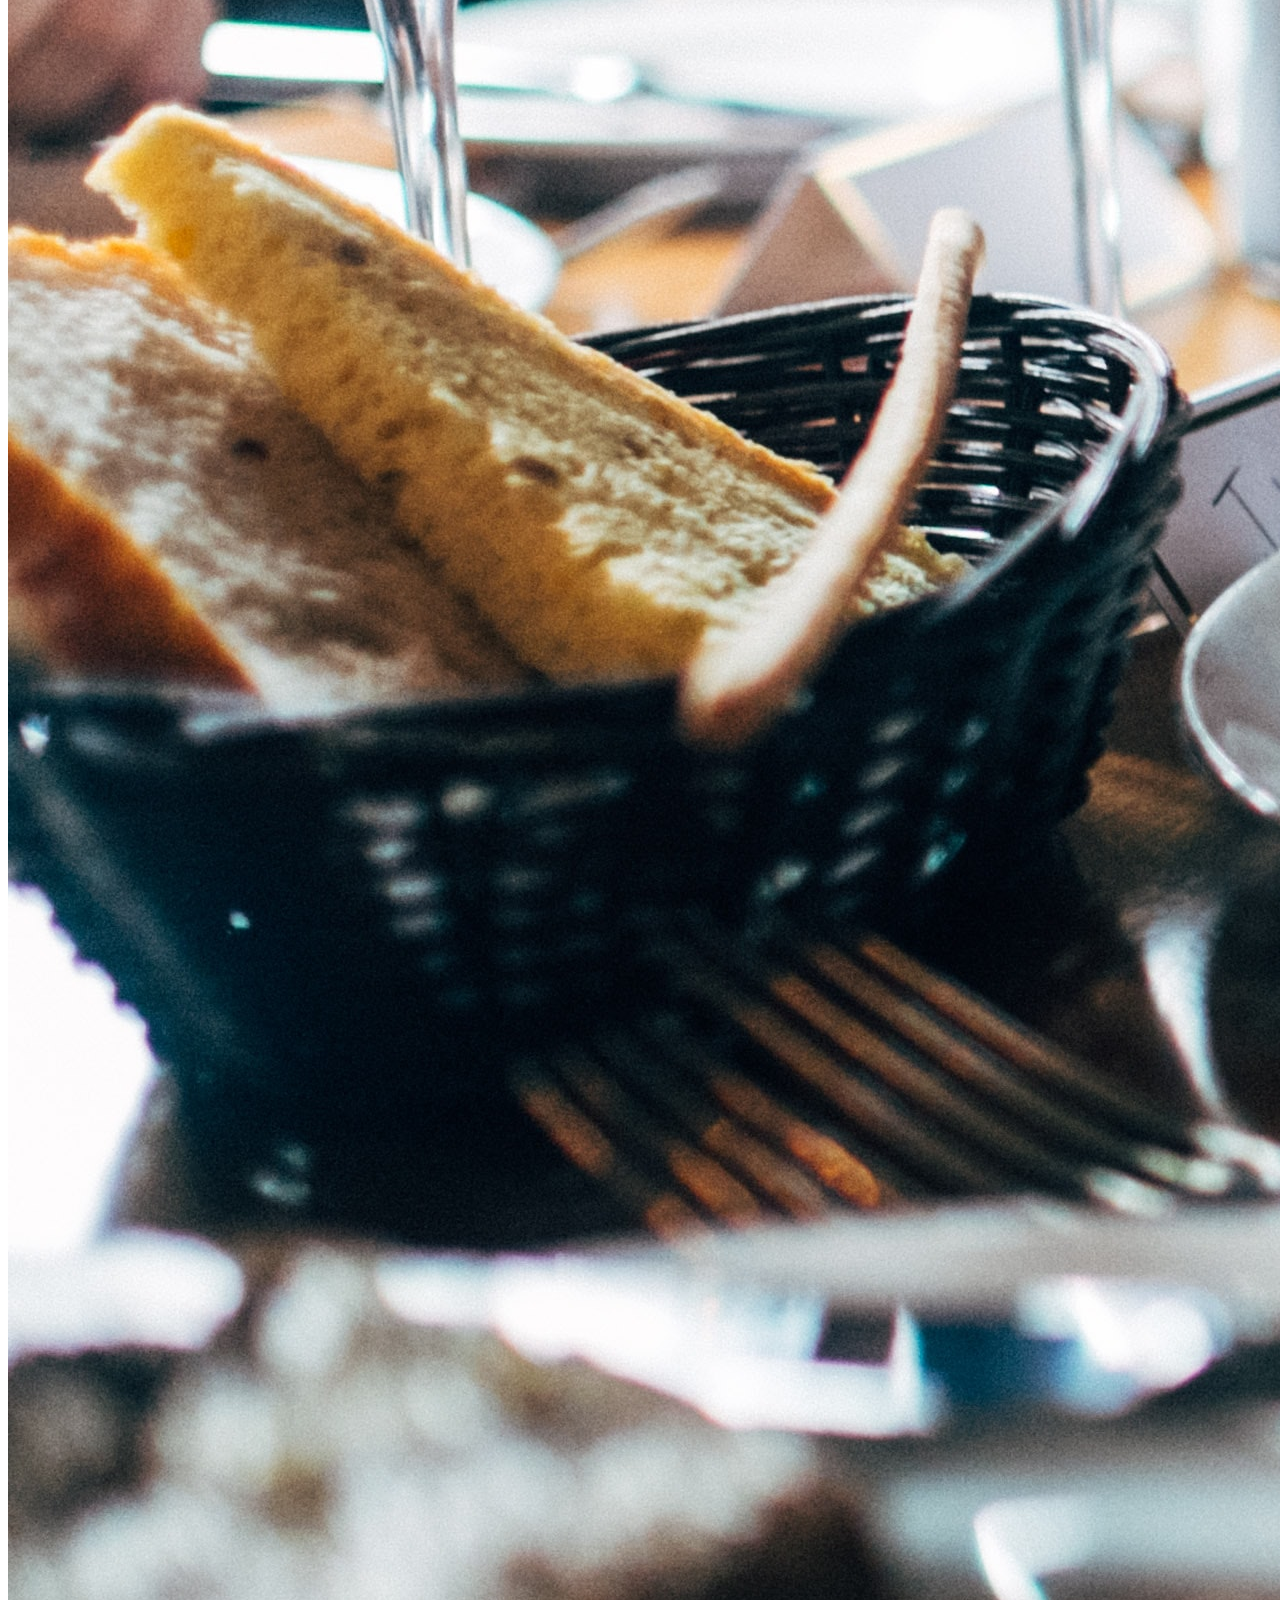
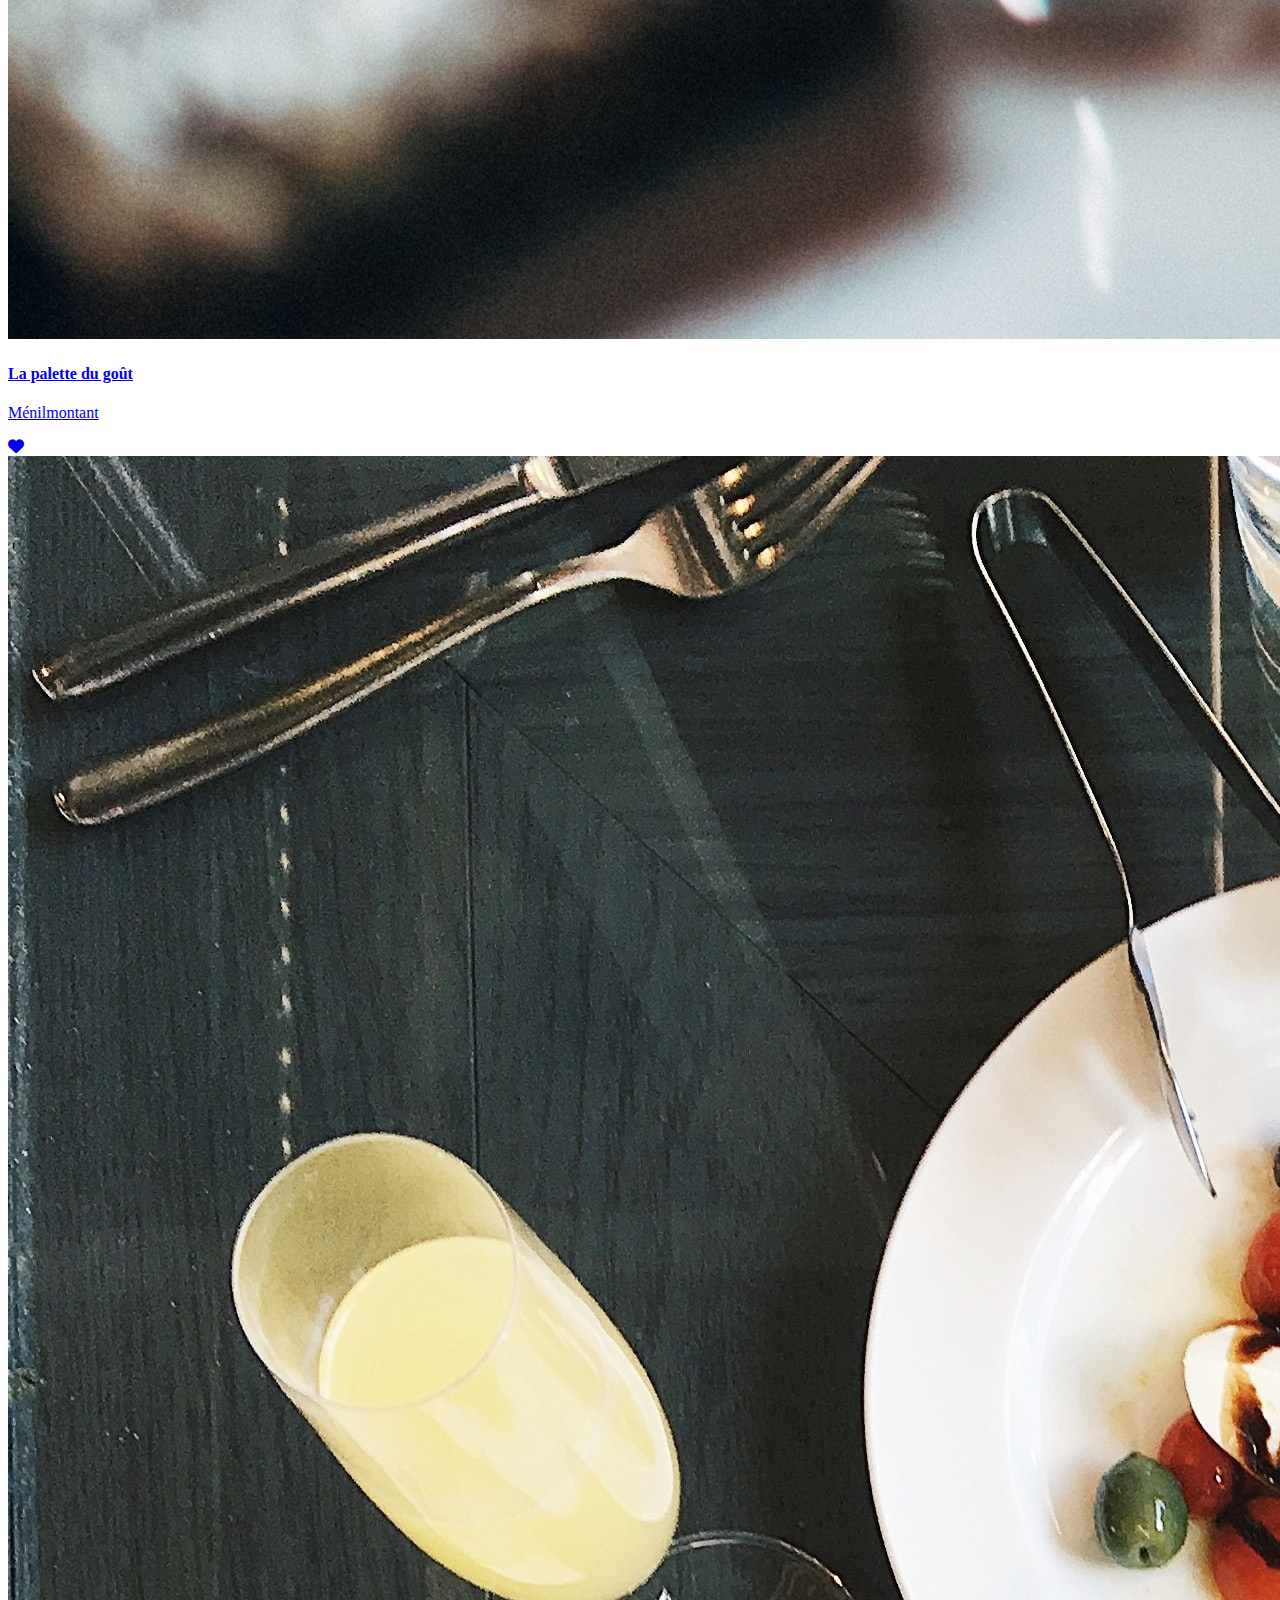
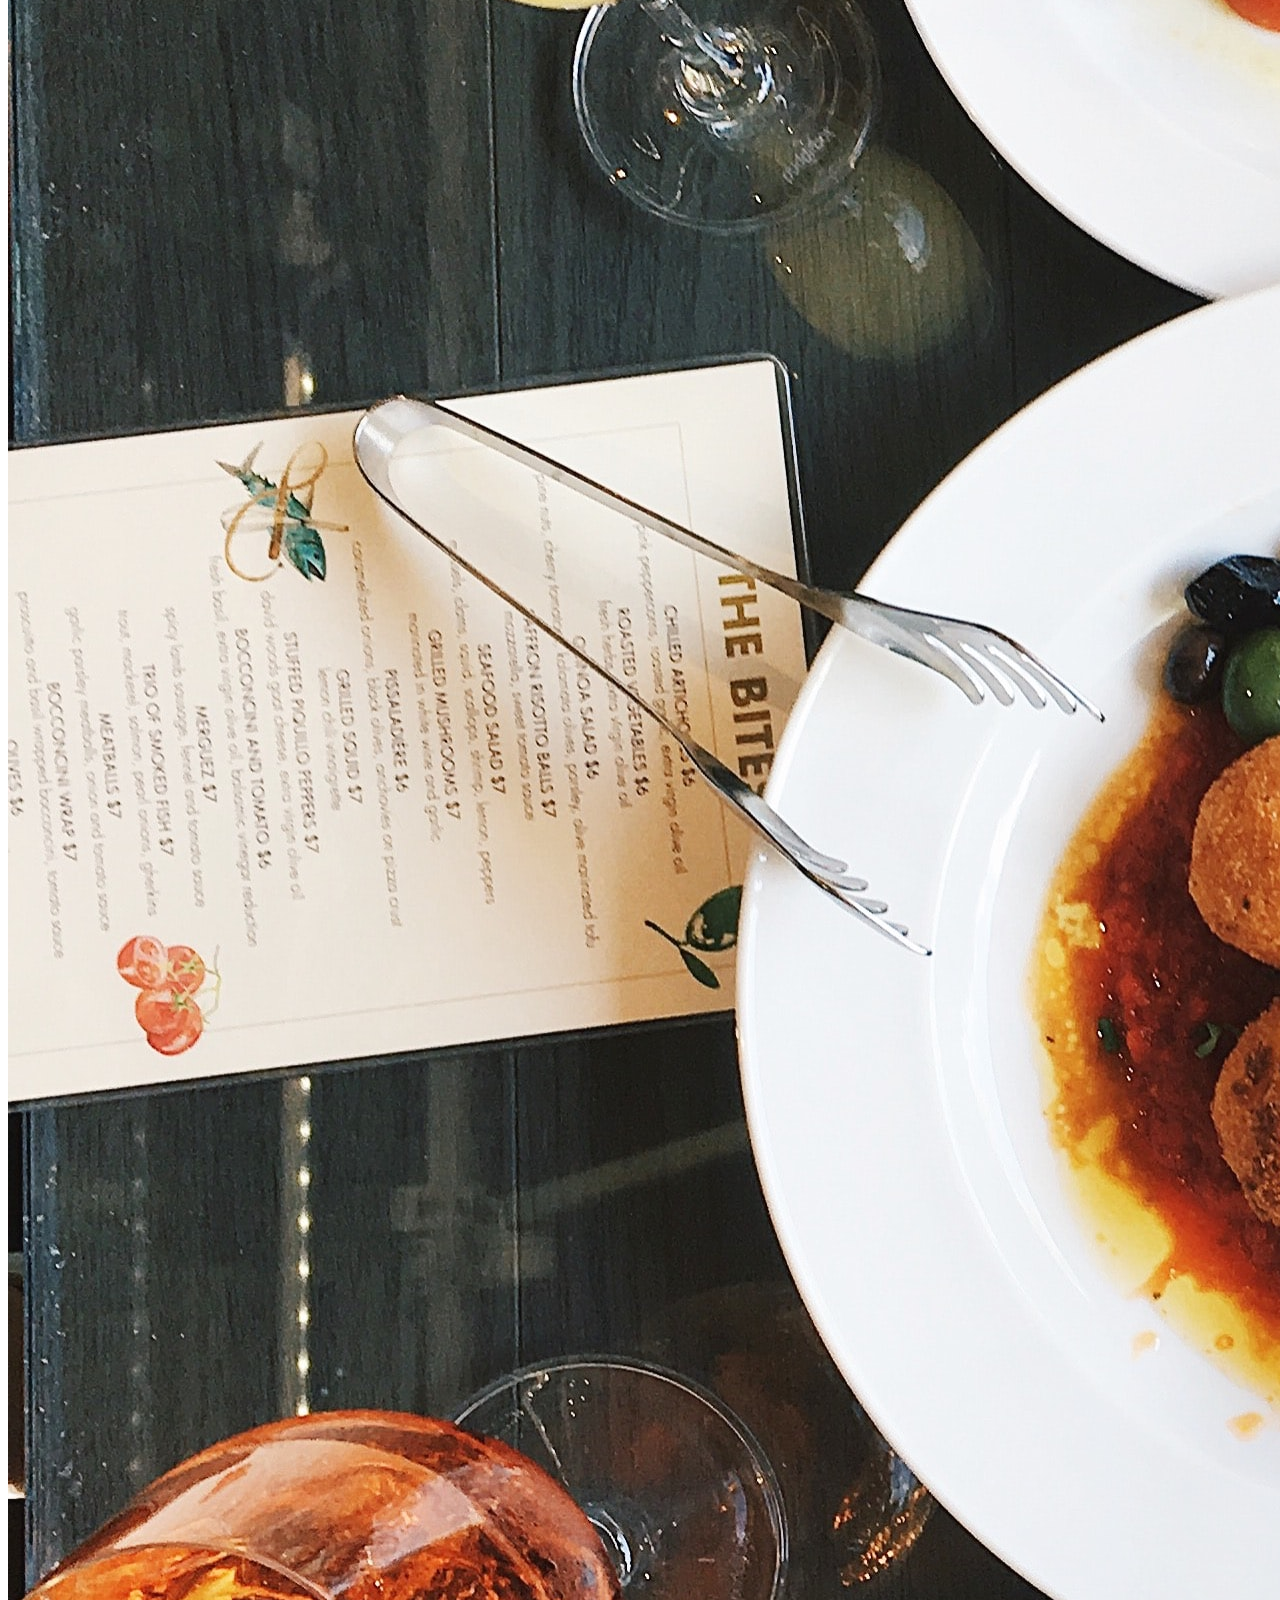
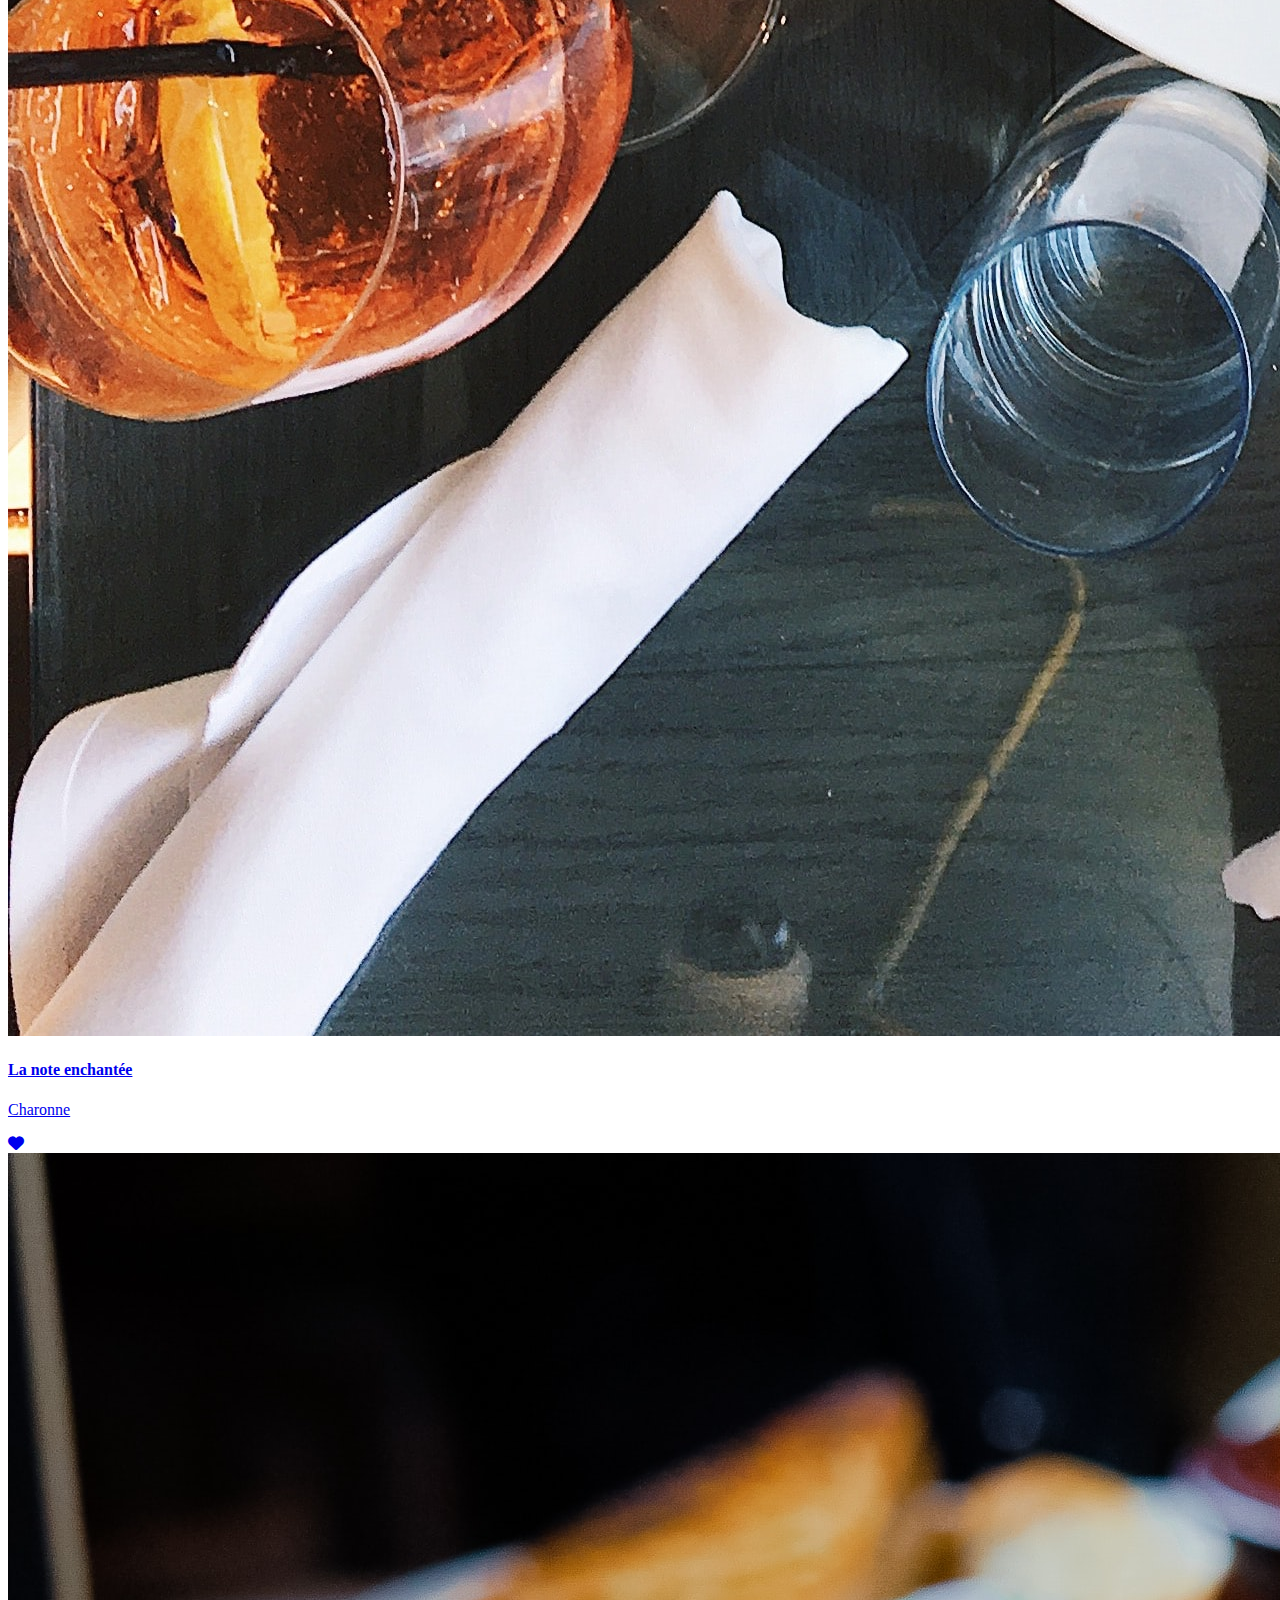
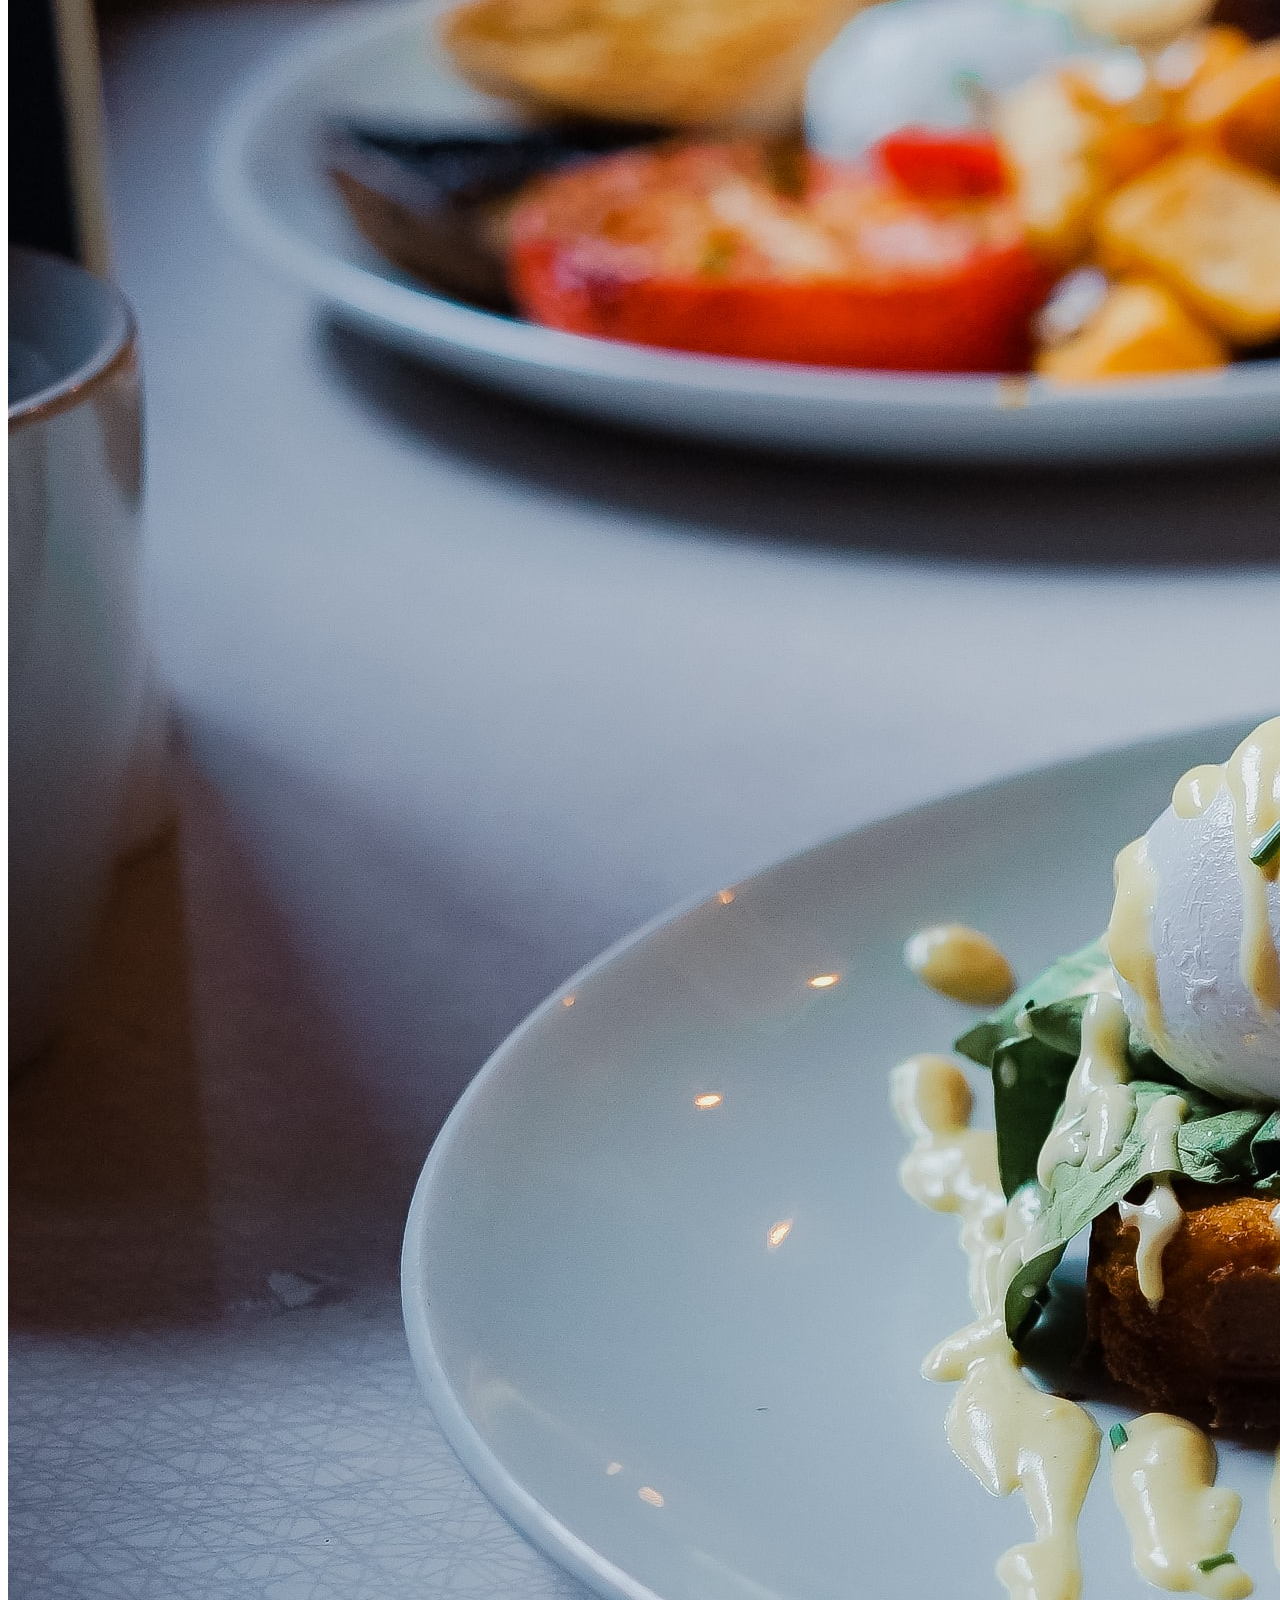
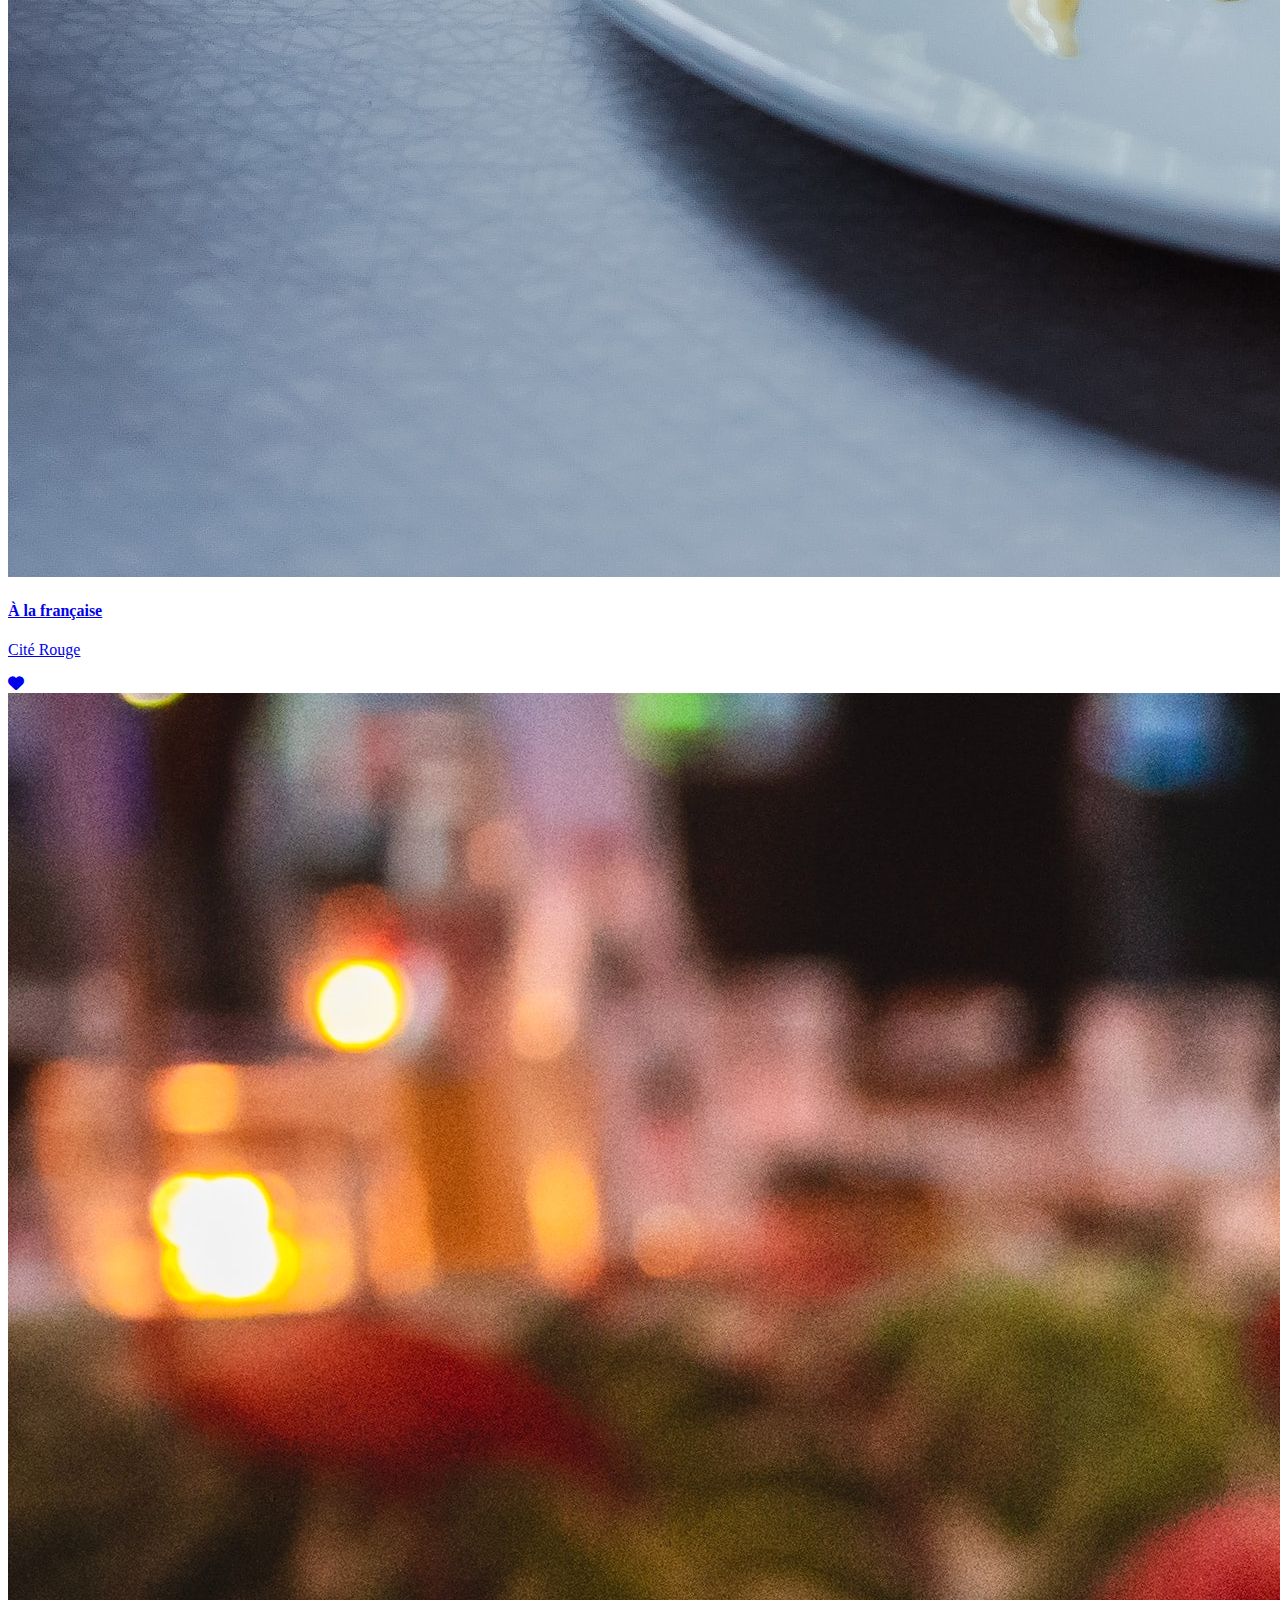
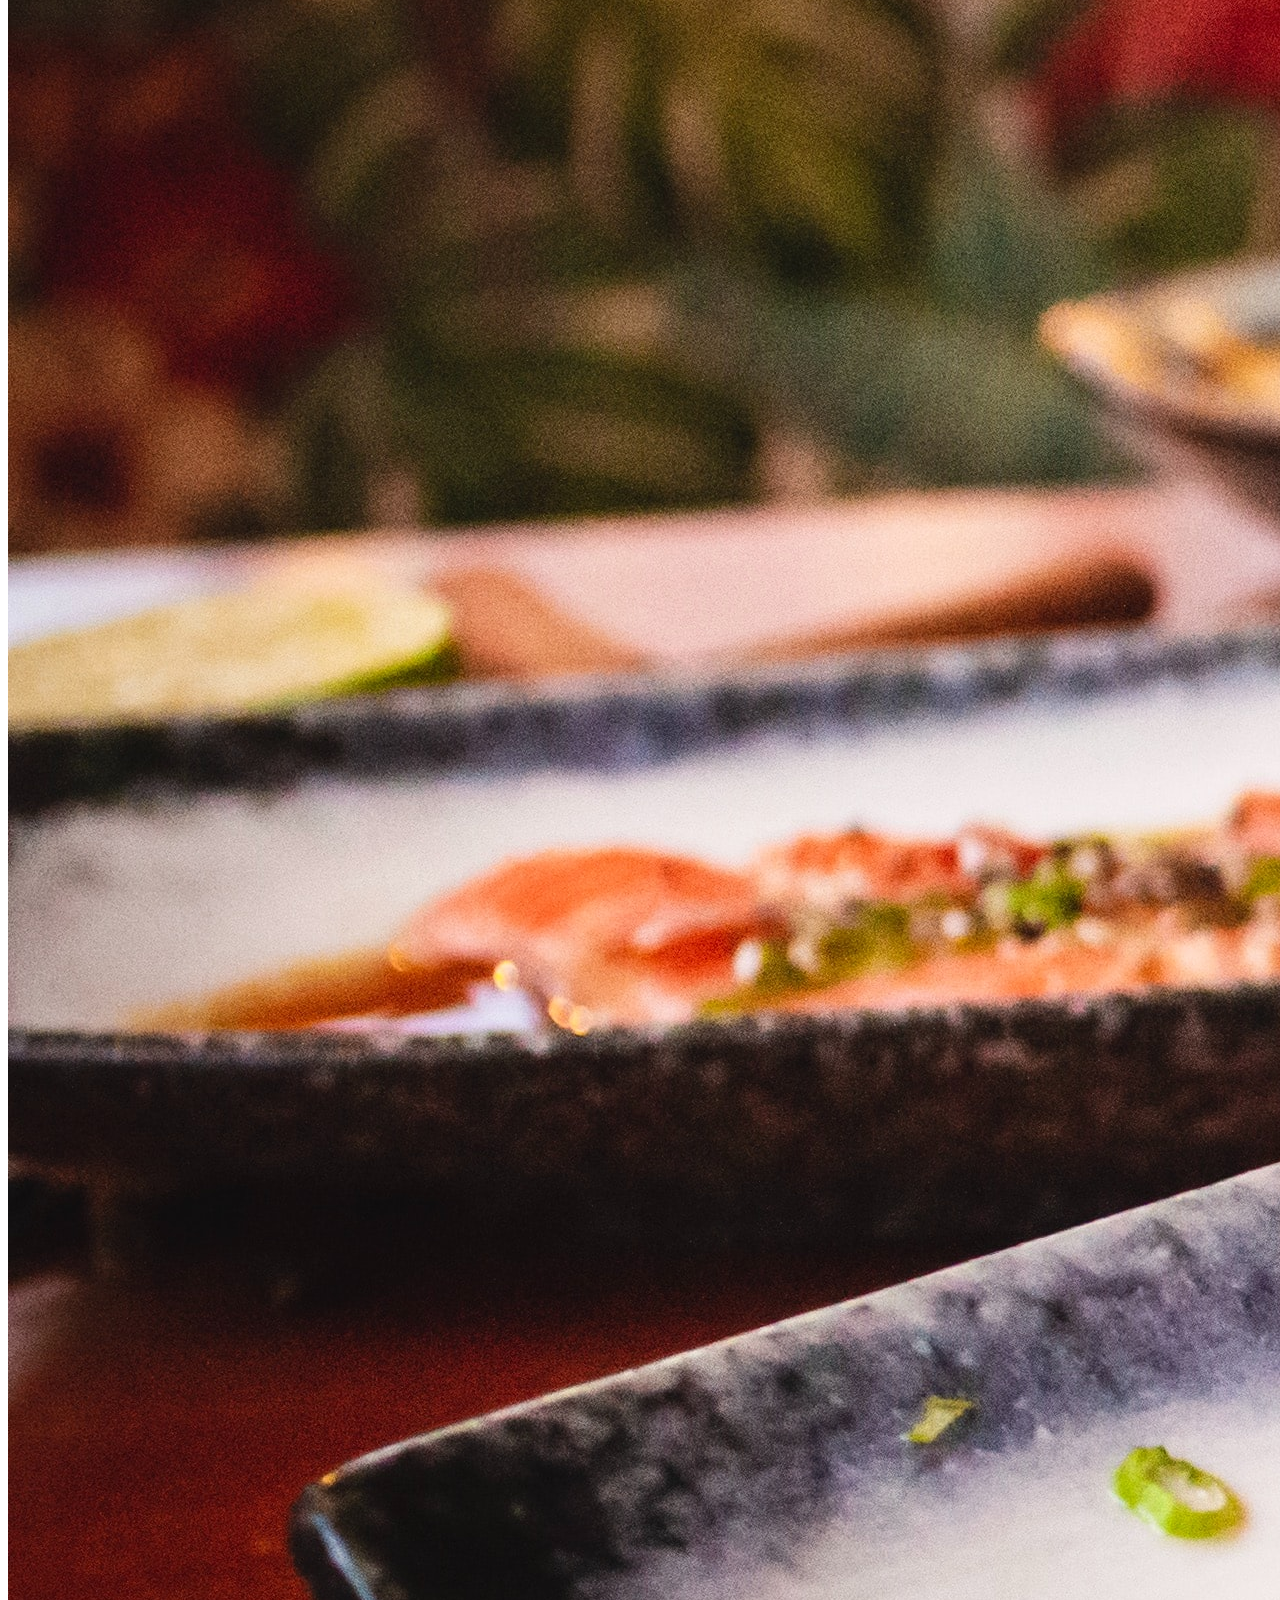
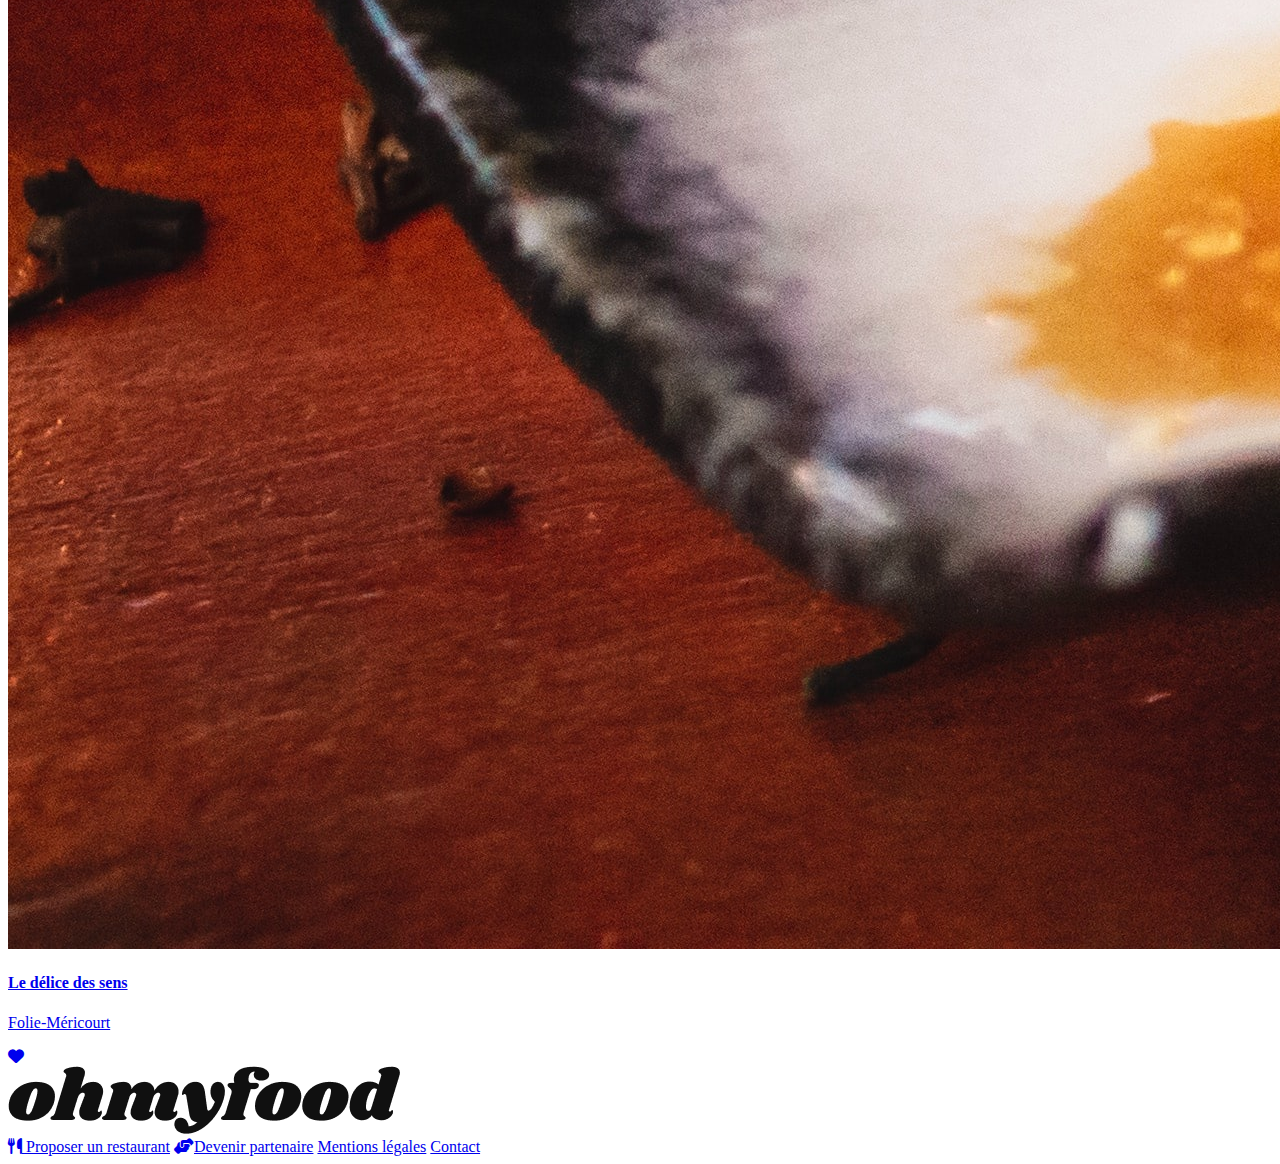
==== commit 32d71044: "modifications sur l'index et page de restaurant" ====
--- a/index.html
+++ b/index.html
@@ -9,12 +9,14 @@
     <link rel="preconnect" href="https://fonts.googleapis.com">
     <link rel="preconnect" href="https://fonts.gstatic.com" crossorigin>
     <link href="https://fonts.googleapis.com/css2?family=Roboto:wght@300;400&display=swap" rel="stylesheet">
+    <link href="https://fonts.googleapis.com/css2?family=Roboto:wght@300;400&family=Shrikhand&display=swap" rel="stylesheet">
     <link href="assets/fonts/css/fontawesome.css" rel="stylesheet">
     <link href="assets/fonts/css/brands.css" rel="stylesheet">
     <link href="assets/fonts/css/solid.css" rel="stylesheet">
   </head>
 
   <body>
+  <header>
     <section class="navbar">
       <div class="logo">
       <img src="assets/images/logo/ohmyfood.png" alt="logo de ohmyfood"/>
@@ -64,39 +66,39 @@
           </a>
 
 
-          <a href="menus/menu-la-palette-du-gout.html">
+          <a href="menus/menu-la-note-enchantee.html">
             <article class="card card__restaurant">
-            <img src="assets/images/restaurants/jay-wennington-N_Y88TWmGwA-unsplash.jpg" alt="image d'un plat gastronomique">
+            <img src="assets/images/restaurants/stil-u2Lp8tXIcjw-unsplash.jpg" alt="image d'un plat gastronomique">
             <article class="restaurants-content">
                 <div class="card-txt">
-                <h4 class="card-title">La palette du goût</h4>
-                <p class="card-subtitle">Ménilmontant</p>
+                <h4 class="card-title">La note enchantée</h4>
+                <p class="card-subtitle">Charonne</p>
                 </div>
                 <div class="heart"><i class="fa-regular fa-heart"></i></div>
             </article>
           </article>
           </a>
 
-          <a href="menus/menu-la-palette-du-gout.html">
+          <a href="menus/menu-a-la-francaise.html">
             <article class="card card__restaurant">
-            <img src="assets/images/restaurants/jay-wennington-N_Y88TWmGwA-unsplash.jpg" alt="image d'un plat gastronomique">
+            <img src="assets/images/restaurants/toa-heftiba-DQKerTsQwi0-unsplash.jpg" alt="image d'un plat gastronomique">
             <article class="restaurants-content">
                 <div class="card-txt">
-                <h4 class="card-title">La palette du goût</h4>
-                <p class="card-subtitle">Ménilmontant</p>
+                <h4 class="card-title">À la française</h4>
+                <p class="card-subtitle">Cité Rouge</p>
                 </div>
                 <div class="heart"><i class="fa-regular fa-heart"></i></div>
             </article>
           </article>
           </a>
 
-          <a href="menus/menu-la-palette-du-gout.html">
+          <a href="menus/menu-le-delice-des-sens.html">
             <article class="card card__restaurant">
-            <img src="assets/images/restaurants/jay-wennington-N_Y88TWmGwA-unsplash.jpg" alt="image d'un plat gastronomique">
+            <img src="assets/images/restaurants/louis-hansel-shotsoflouis-qNBGVyOCY8Q-unsplash.jpg" alt="image d'un plat gastronomique">
             <article class="restaurants-content">
                 <div class="card-txt">
-                <h4 class="card-title">La palette du goût</h4>
-                <p class="card-subtitle">Ménilmontant</p>
+                <h4 class="card-title">Le délice des sens</h4>
+                <p class="card-subtitle">Folie-Méricourt</p>
                 </div>
                 <div class="heart"><i class="fa-regular fa-heart"></i></div>
             </article>
@@ -106,19 +108,19 @@
         </section>
 
         <footer>
+
           <div class="logo">
-            <img src="assets/images/logo" alt="logo de ohmyfood"/>
+            <img src="assets/images/logo/ohmyfood.png" alt="logo de ohmyfood"/>
           </div>
 
-          <div class="footer links">
-              <article class="list">
+              <article class="footer_links">
                   <a href="#"><i class="fa-solid fa-utensils"></i> <span class="bold">Proposer un restaurant</span></a>
                   <a href="#"><i class="fa-solid fa-handshake-angle"></i><span class="bold">Devenir partenaire</span></a>
                   <a href="#">Mentions légales</a>
                   <a href="#">Contact</a>
               </article>
-            </div>
         </footer>
+
     </main-container>
   </body>
 </html>--- a/assets/css/style.css
+++ b/assets/css/style.css
@@ -17,19 +17,45 @@
 }
 
 @media (max-width: 768px) {
+  /*** base card *****/
   .card {
     display: flex;
     align-items: center;
     margin: auto;
     background-color: white;
     border-radius: 20px;
+    width: 90%;
     padding: 4px;
   }
-  .card__dish {
+  /*** card for the restaurants menus *****/
+  .card-dish {
+    display: flex;
+    justify-content: space-between;
+    align-items: center;
     border-radius: 15px;
     width: 349px;
     height: 69px;
-  }
+    padding-right: 15px;
+    box-shadow: 0px 4px 10px rgba(0, 0, 0, 0.1);
+  }
+  .card-dish .price p {
+    margin-bottom: -20px;
+  }
+  .card-dish .card-dish-content {
+    display: flex;
+    justify-content: space-between;
+    align-items: baseline;
+    flex-direction: column;
+    padding-left: 15px;
+    gap: 5px;
+  }
+  .card-dish .card-dish-content h3, .card-dish .card-dish-content p {
+    margin: 0px 0px;
+  }
+  .card-dish .check {
+    display: none;
+  }
+  /*** card for the index functions explanations *****/
   .card__function {
     width: 320px;
     height: 70px;
@@ -38,6 +64,7 @@
     background-color: #F6F6F6;
     box-shadow: 0px 4px 10px rgba(0, 0, 0, 0.25);
   }
+  /*** card for index restaurants selection *****/
   .card__restaurant {
     width: 340px;
     height: 251px;
@@ -64,6 +91,7 @@
   }
 }
 /*** Colors *****/
+/*** fonts *****/
 /* Small devices (phones, less than 768px) */
 @media (max-width: 768px) {
   body {
@@ -100,15 +128,16 @@
   }
   .navbar .arrow {
     position: absolute;
-    top: 30px;
-    left: 25px;
+    font-size: 20px;
+    top: 29px;
+    left: 30px;
   }
   .navbar .logo img {
     height: 40px;
     padding-top: 17px;
     padding-bottom: 13px;
   }
-  /*** position *****/
+  /*** Index location finder *****/
   .location {
     background-color: #EAEAEA;
     display: flex;
@@ -123,7 +152,7 @@
     padding-bottom: 5px;
     gap: 15px;
   }
-  /*** Reservation part  *****/
+  /*** Index Reservation part  *****/
   .reservation {
     background-color: #F3F3F3;
     width: 100%;
@@ -151,7 +180,7 @@
     font-size: 18px;
     margin: 0px;
   }
-  /*** Functions *****/
+  /*** Index Functions *****/
   .function {
     display: flex;
     align-items: center;
@@ -170,7 +199,15 @@
   .function-title {
     padding-right: 200px;
   }
-  /*** Restaurants *****/
+  /*** Index Restaurants *****/
+  .img-background {
+    width: 100%;
+  }
+  .img-background img {
+    width: 100%;
+    background-size: cover;
+    background-position: center;
+  }
   .restaurants {
     display: flex;
     align-items: center;
@@ -180,23 +217,95 @@
     flex-direction: column;
     background-color: #F3F3F3;
     gap: 15px;
+    padding-bottom: 50px;
   }
   .restaurants-title {
-    padding-right: 200px;
-  }
-  /*** Menus *****/
-  .img-background {
-    width: 100%;
-  }
-  .img-background img {
-    width: 100%;
-    background-size: cover;
-    background-position: center;
-  }
-  .restaurants {
-    display: flex;
-    align-items: center;
-    justify-content: center;
+    padding-right: 50%;
+  }
+  /*** Specific restaurant menu *****/
+  .restaurant-menu {
+    display: flex;
+    align-items: center;
+    justify-content: center;
+    flex-direction: column;
+    background-color: #F3F3F3;
+    padding-bottom: 50px;
+  }
+  .restaurant-menu .restaurant-designation {
+    padding-bottom: 10px;
+  }
+  .restaurant-menu .restaurant-designation .restaurant-name {
+    width: 100%;
+    display: flex;
+    justify-content: space-around;
+    align-items: center;
+    background-color: #F3F3F3;
+    margin: -60px auto auto auto;
+    padding-top: 15px;
+    height: 64px;
+    z-index: 1;
+    position: relative;
+    border-radius: 26px;
+  }
+  .restaurant-menu .restaurant-designation .restaurant-name h1 {
+    font-family: "Shrikhand", cursive;
+    font-style: italic;
+    font-weight: 400;
+    font-size: 38px;
+  }
+  .restaurant-menu .restaurant-designation .restaurant-name .fa-heart {
+    font-size: 30px;
+  }
+  /*** Restaurants menu lists *****/
+  .menu-items {
+    display: flex;
+    align-items: center;
+    justify-content: center;
+    flex-direction: column;
+    gap: 15px;
+  }
+  .menu-items .list {
+    display: flex;
+    align-items: center;
+    justify-content: center;
+    flex-direction: column;
+    padding-bottom: 5px;
+    gap: 15px;
+  }
+  .menu-items .list .items-txt {
+    padding-right: 85%;
+  }
+  .menu-items .list .items-txt p {
+    padding-bottom: 5px;
+    margin-bottom: 0px;
+    width: 40px;
+    border-bottom: 1px solid #99E2D0;
+    border-bottom-width: 3px;
+  }
+  /*** Footer *****/
+  footer {
+    background-color: #353535;
+    color: white;
+    width: 100%;
+    height: 200px;
+    padding: 25px 0px 0px 20px;
+  }
+  footer .logo {
+    width: 140px;
+    padding-bottom: 25px;
+  }
+  footer .logo img {
+    width: 100%;
+    filter: invert(1);
+  }
+  .footer_links {
+    display: flex;
+    flex-direction: column;
+    justify-content: baseline;
     gap: 10px;
   }
+  .footer_links .bold {
+    font-weight: bold;
+    padding-left: 5px;
+  }
 }/*# sourceMappingURL=style.css.map */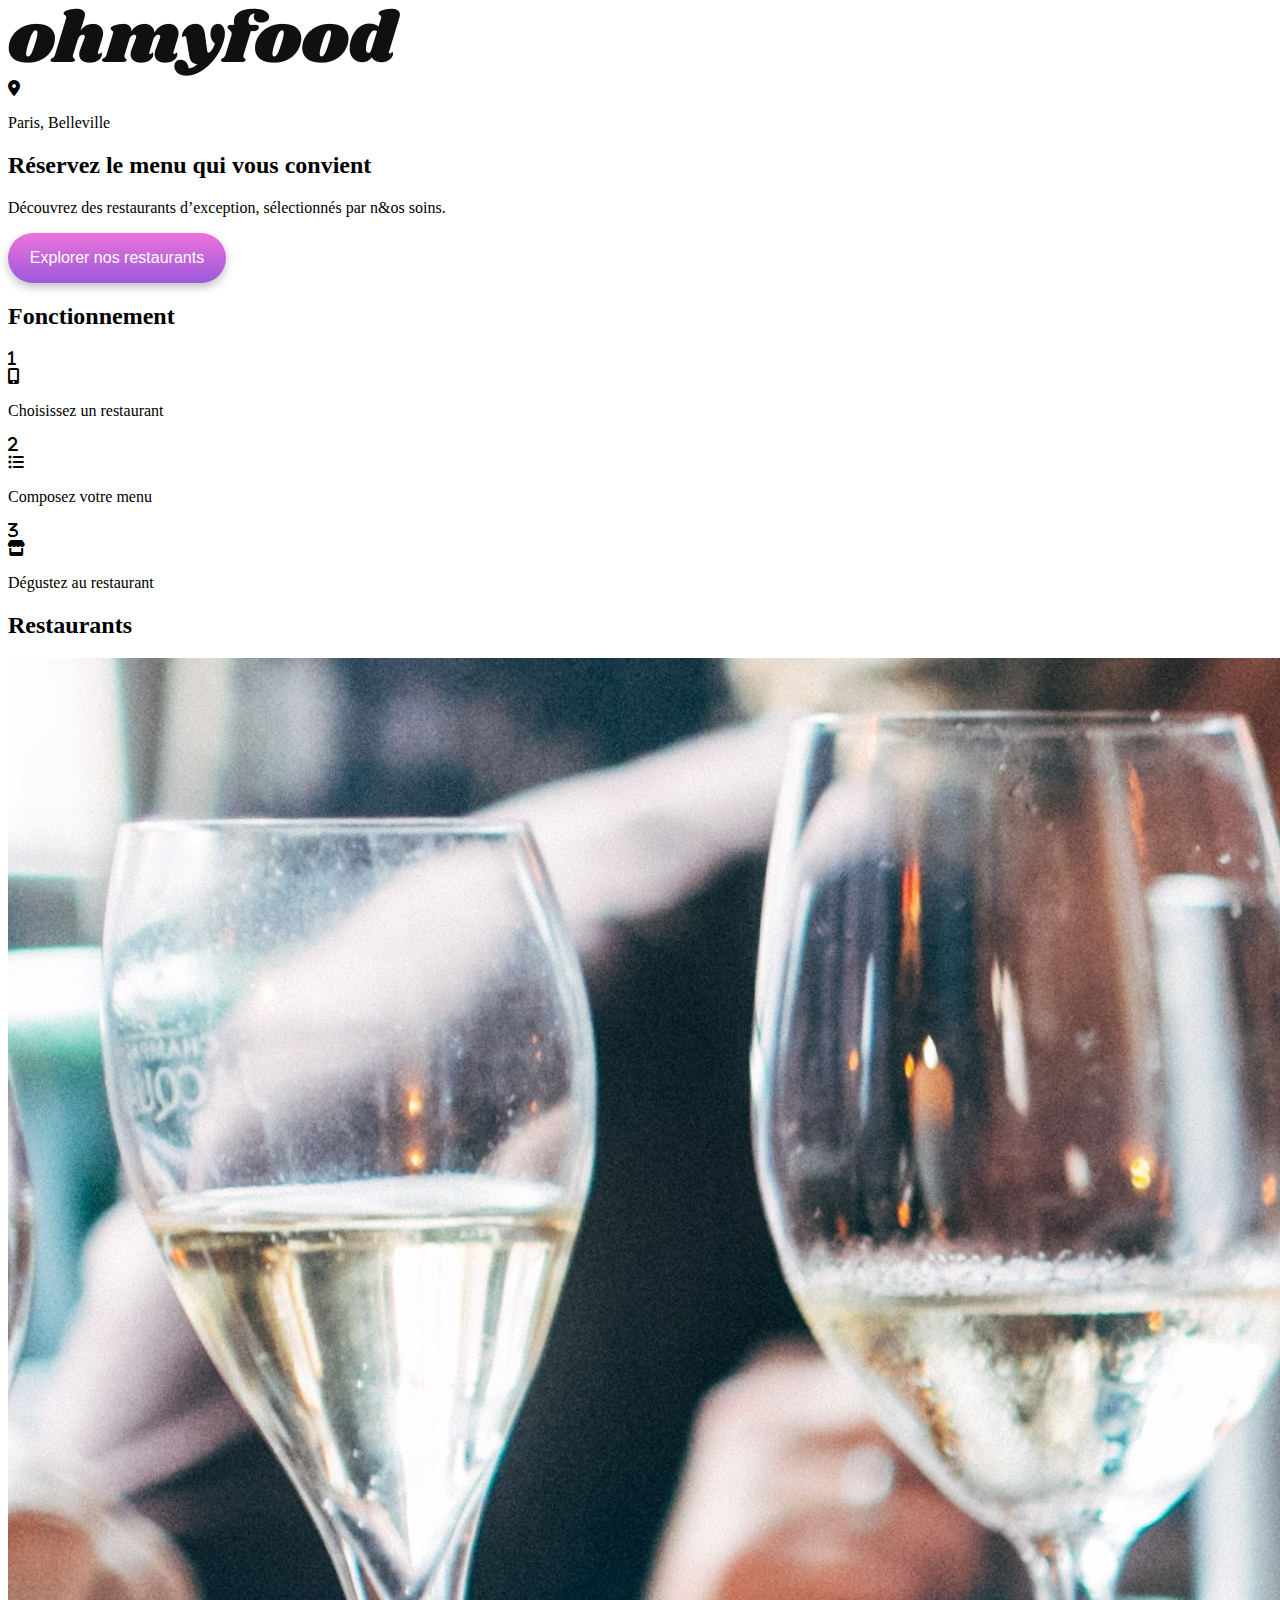
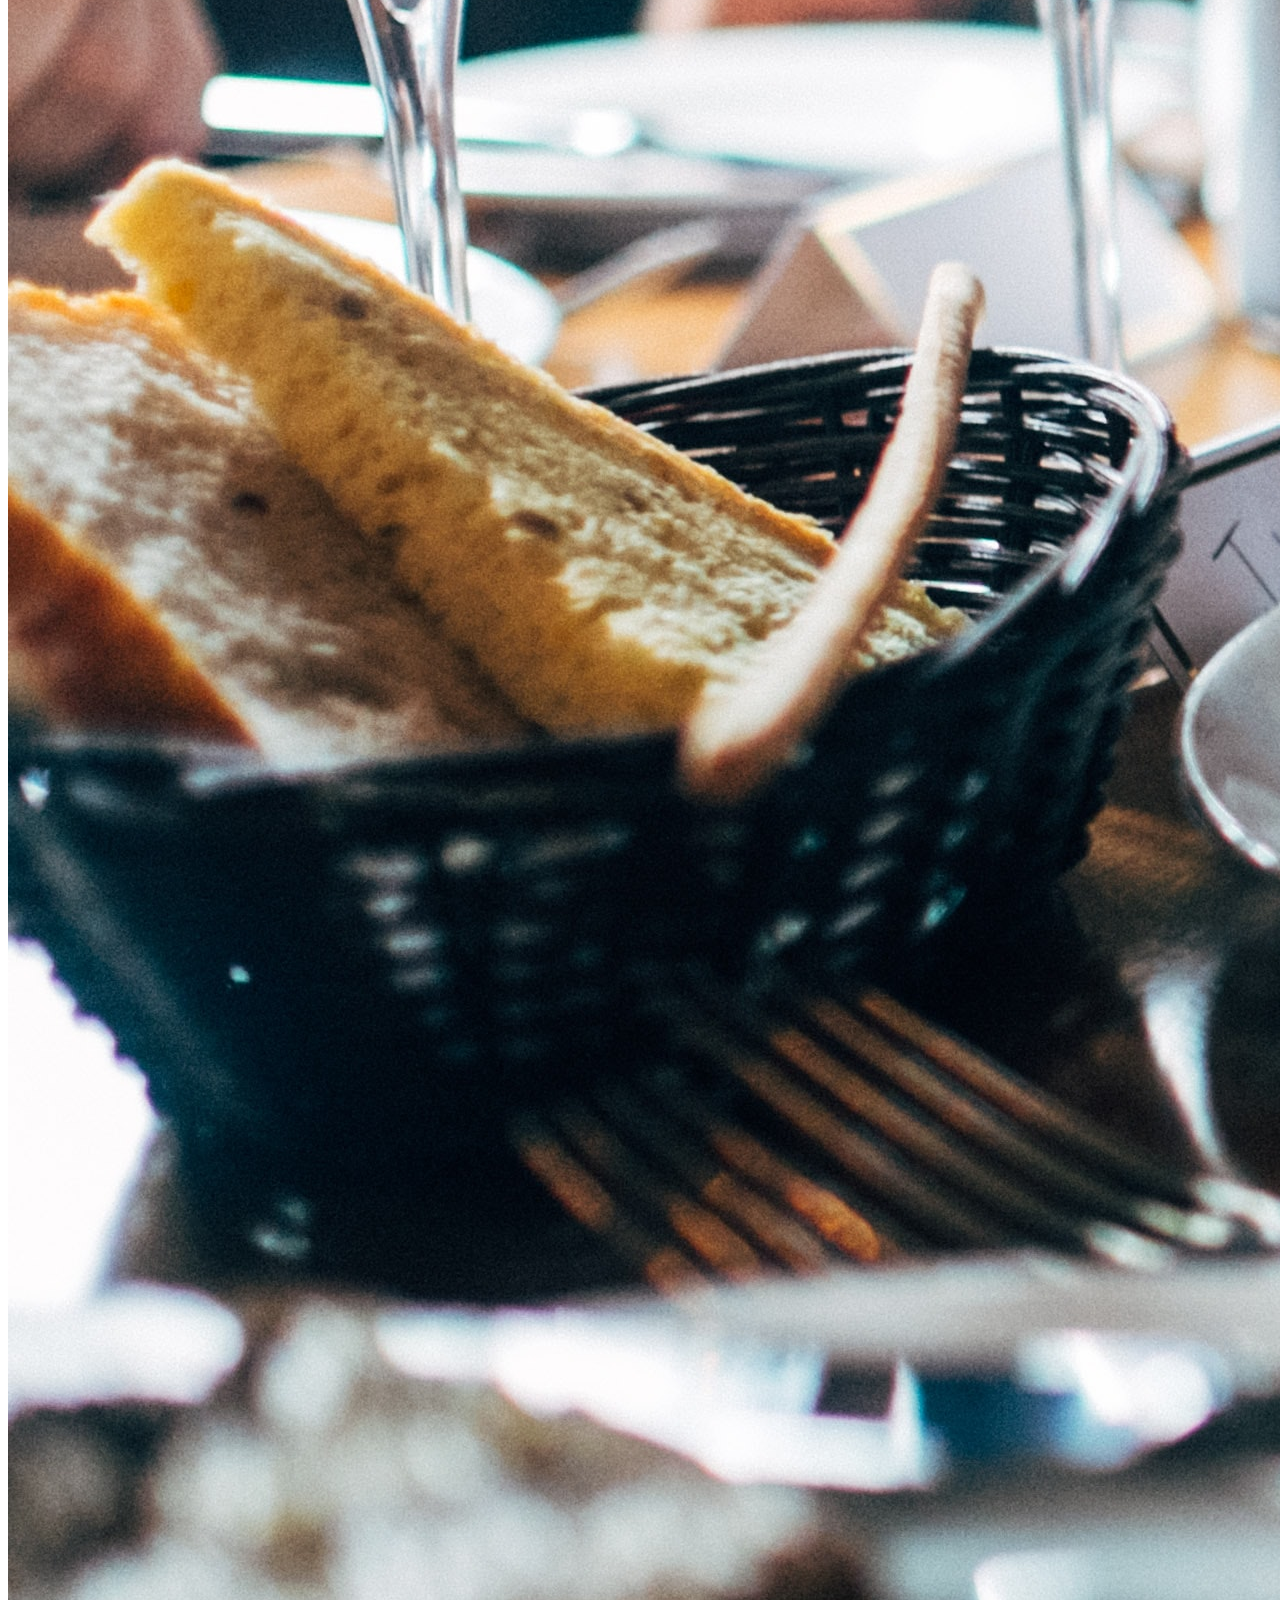
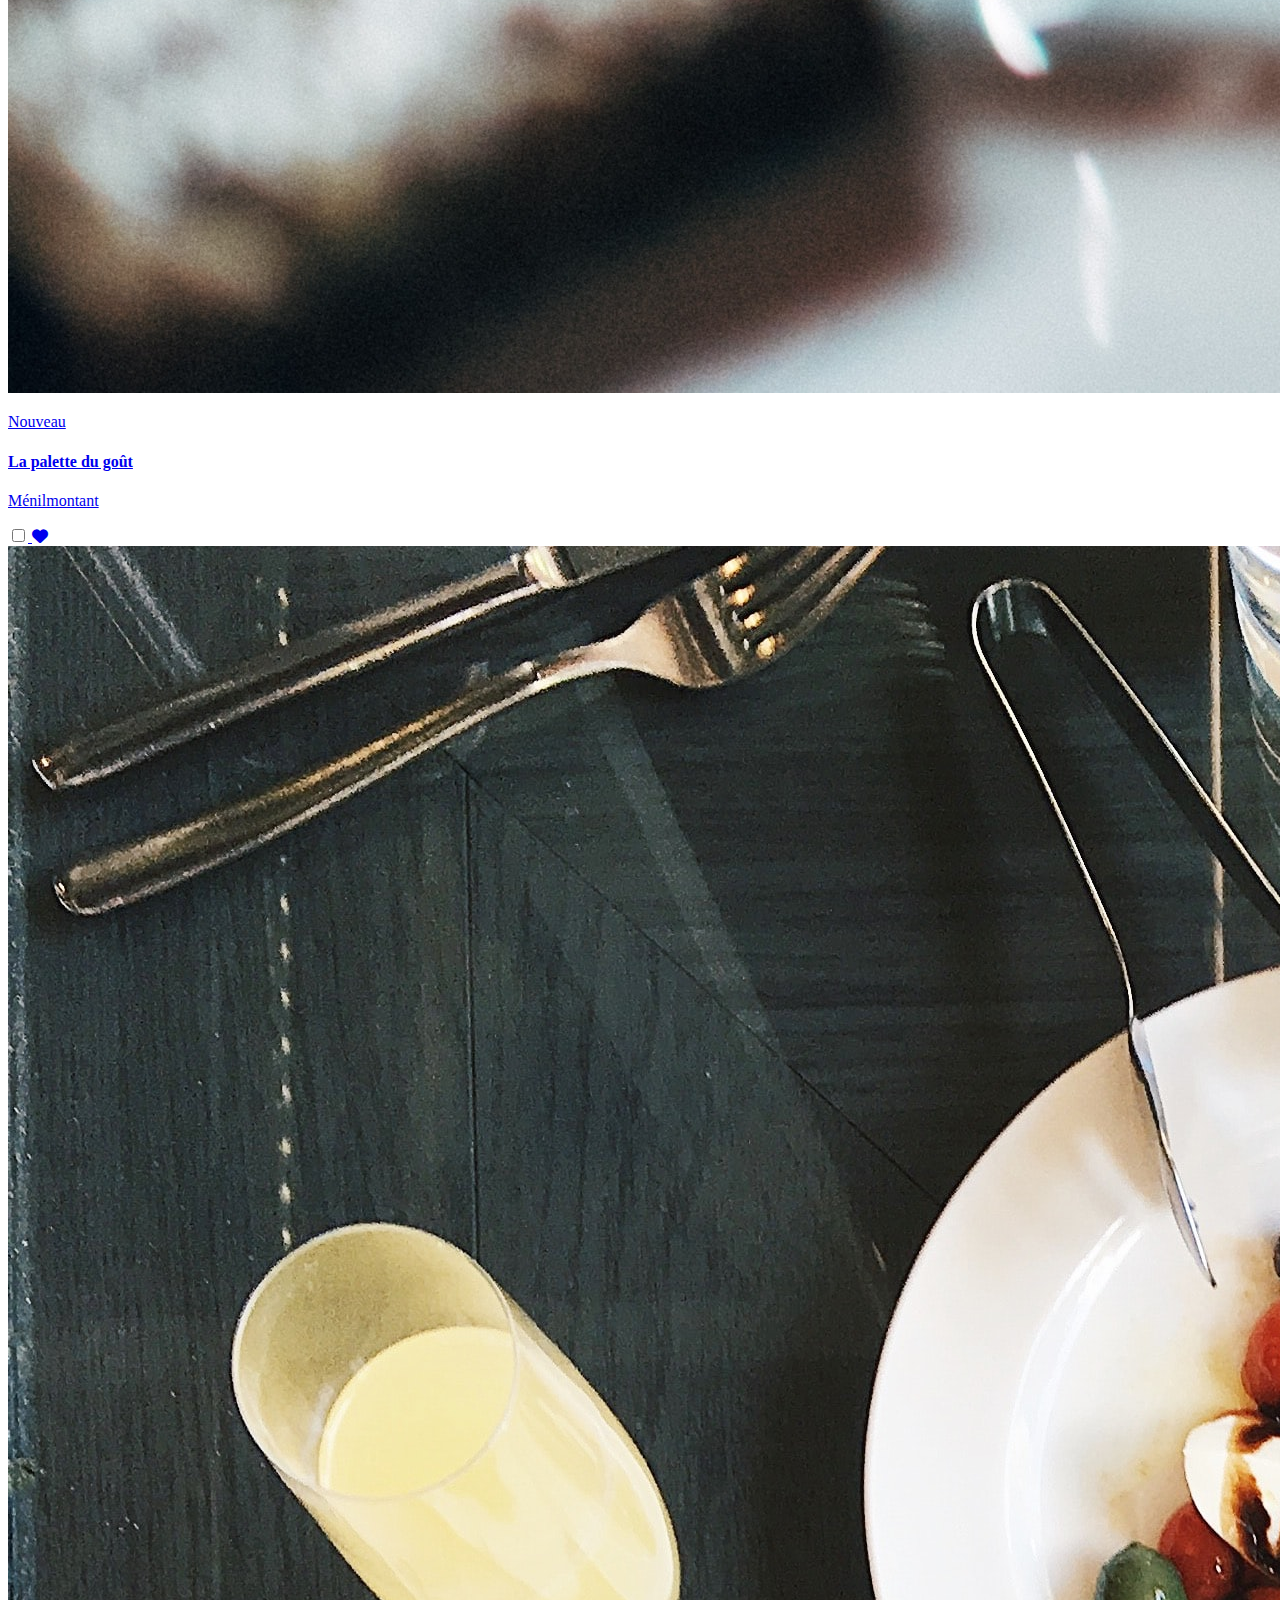
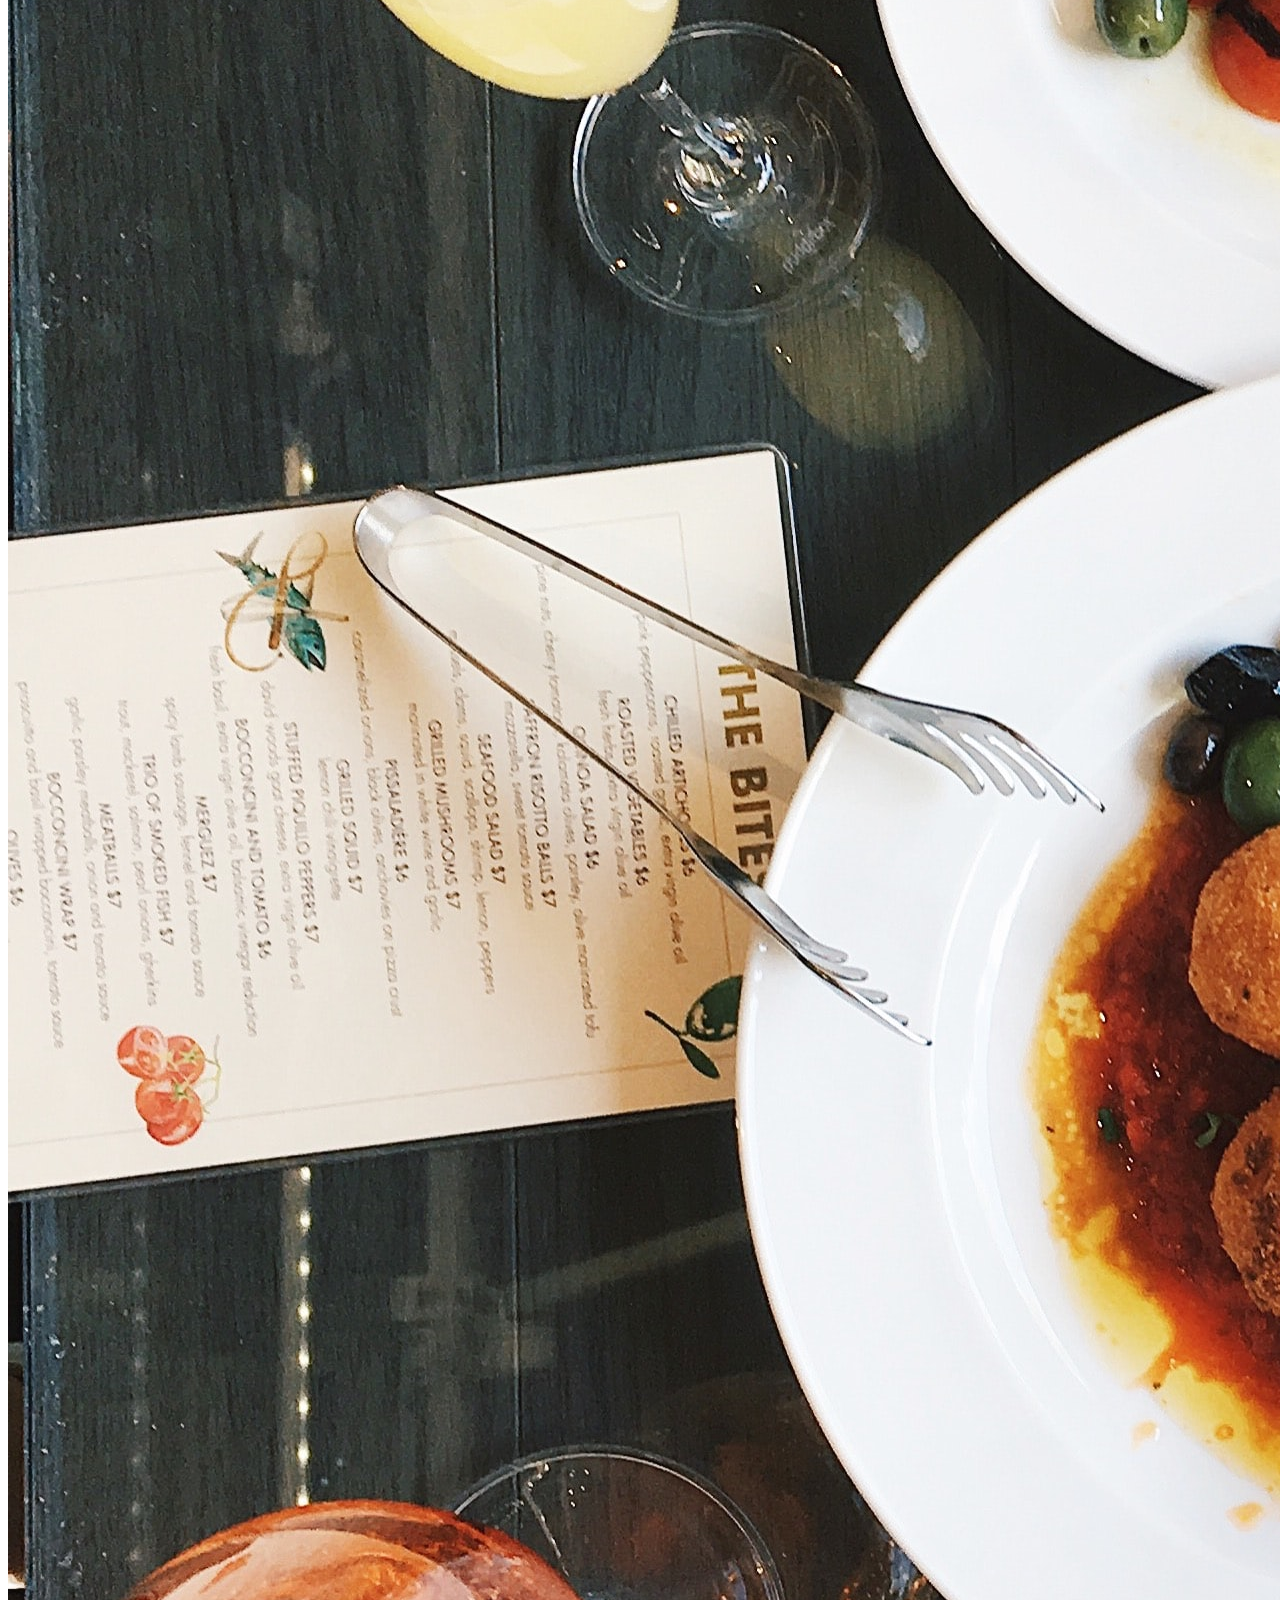
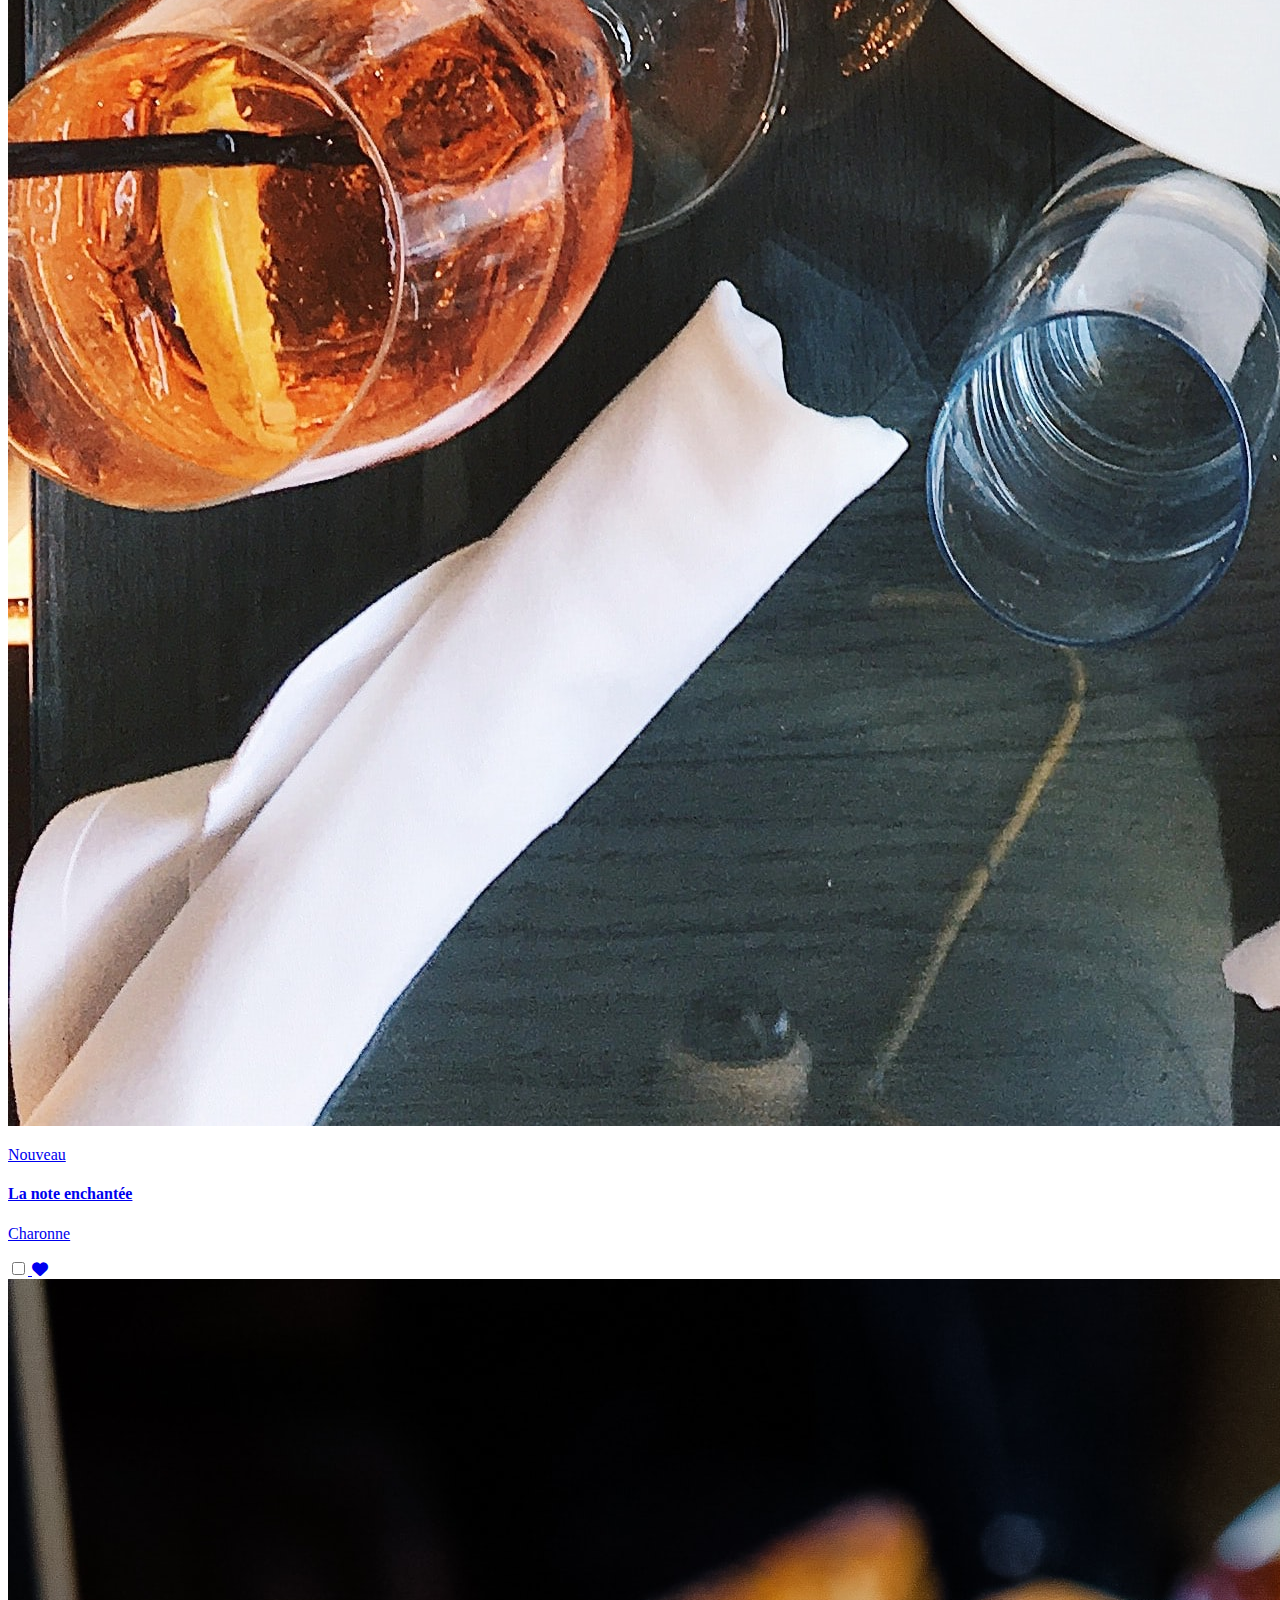
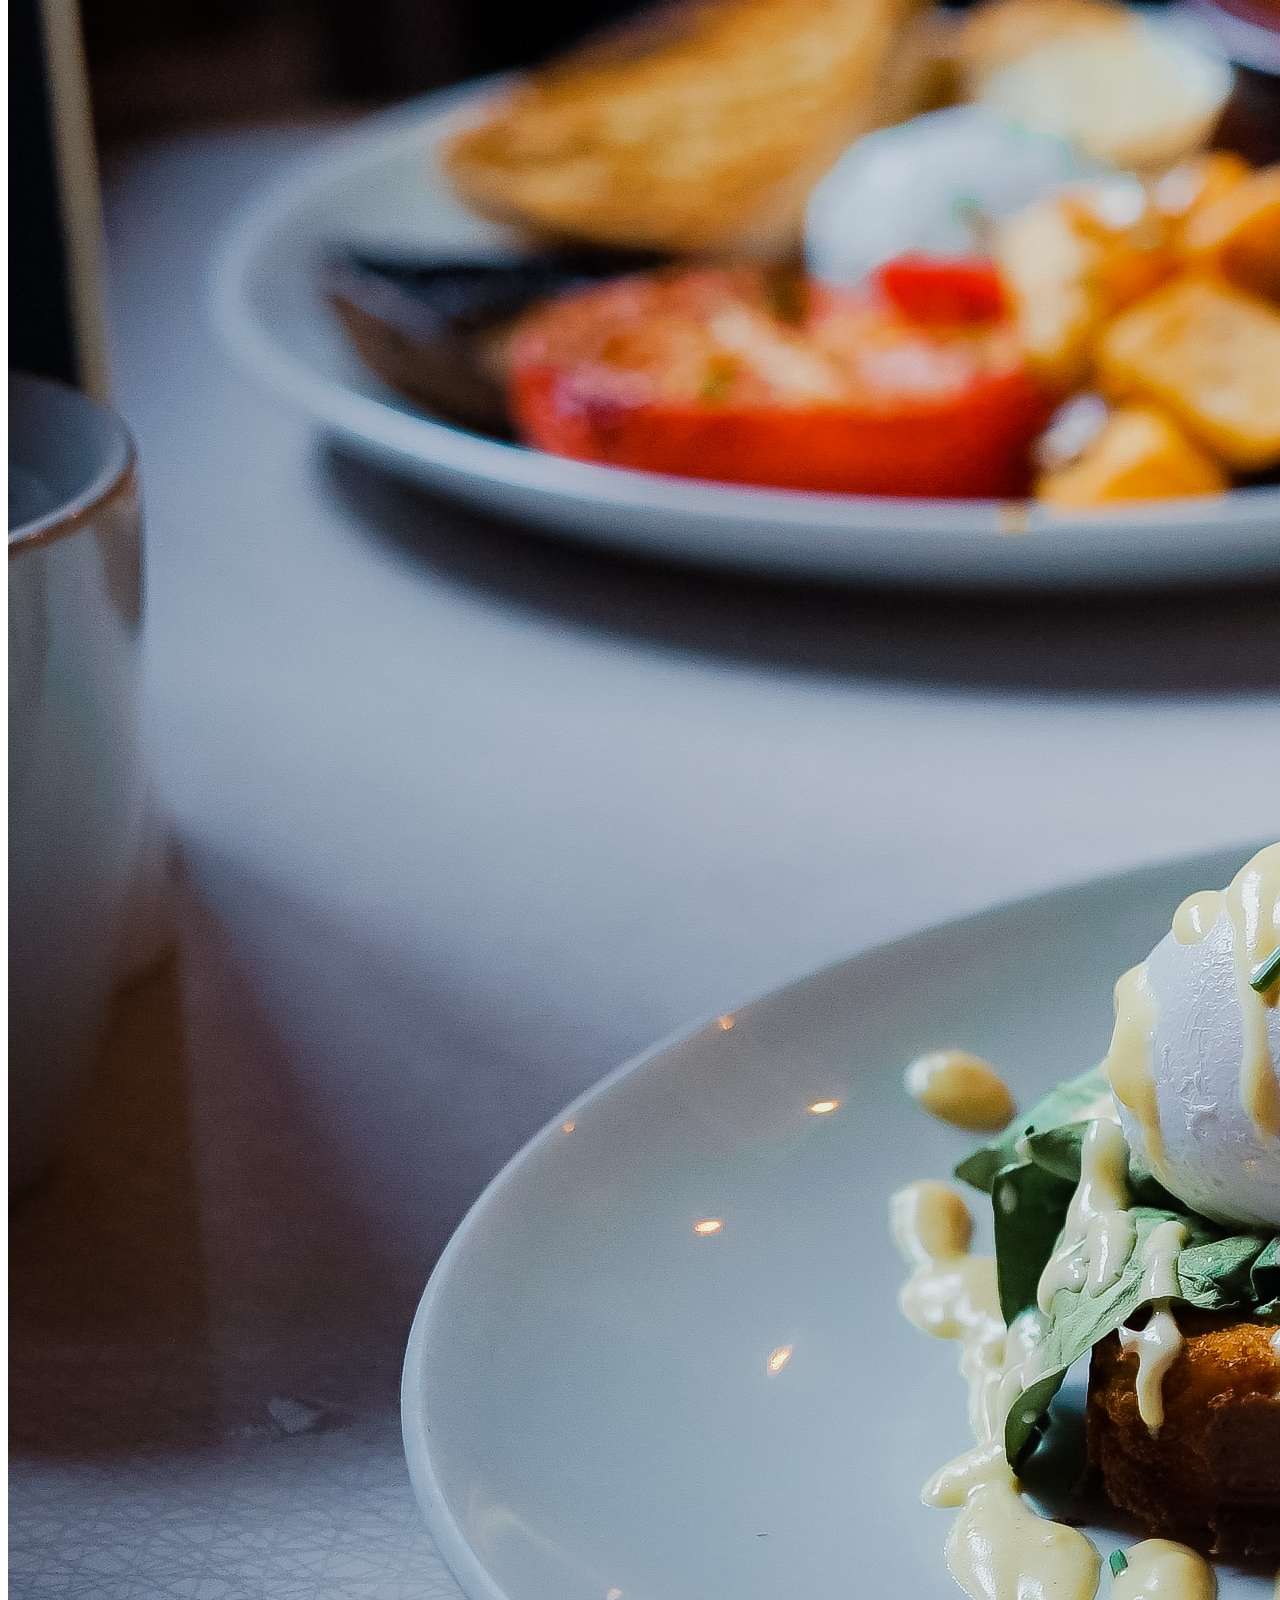
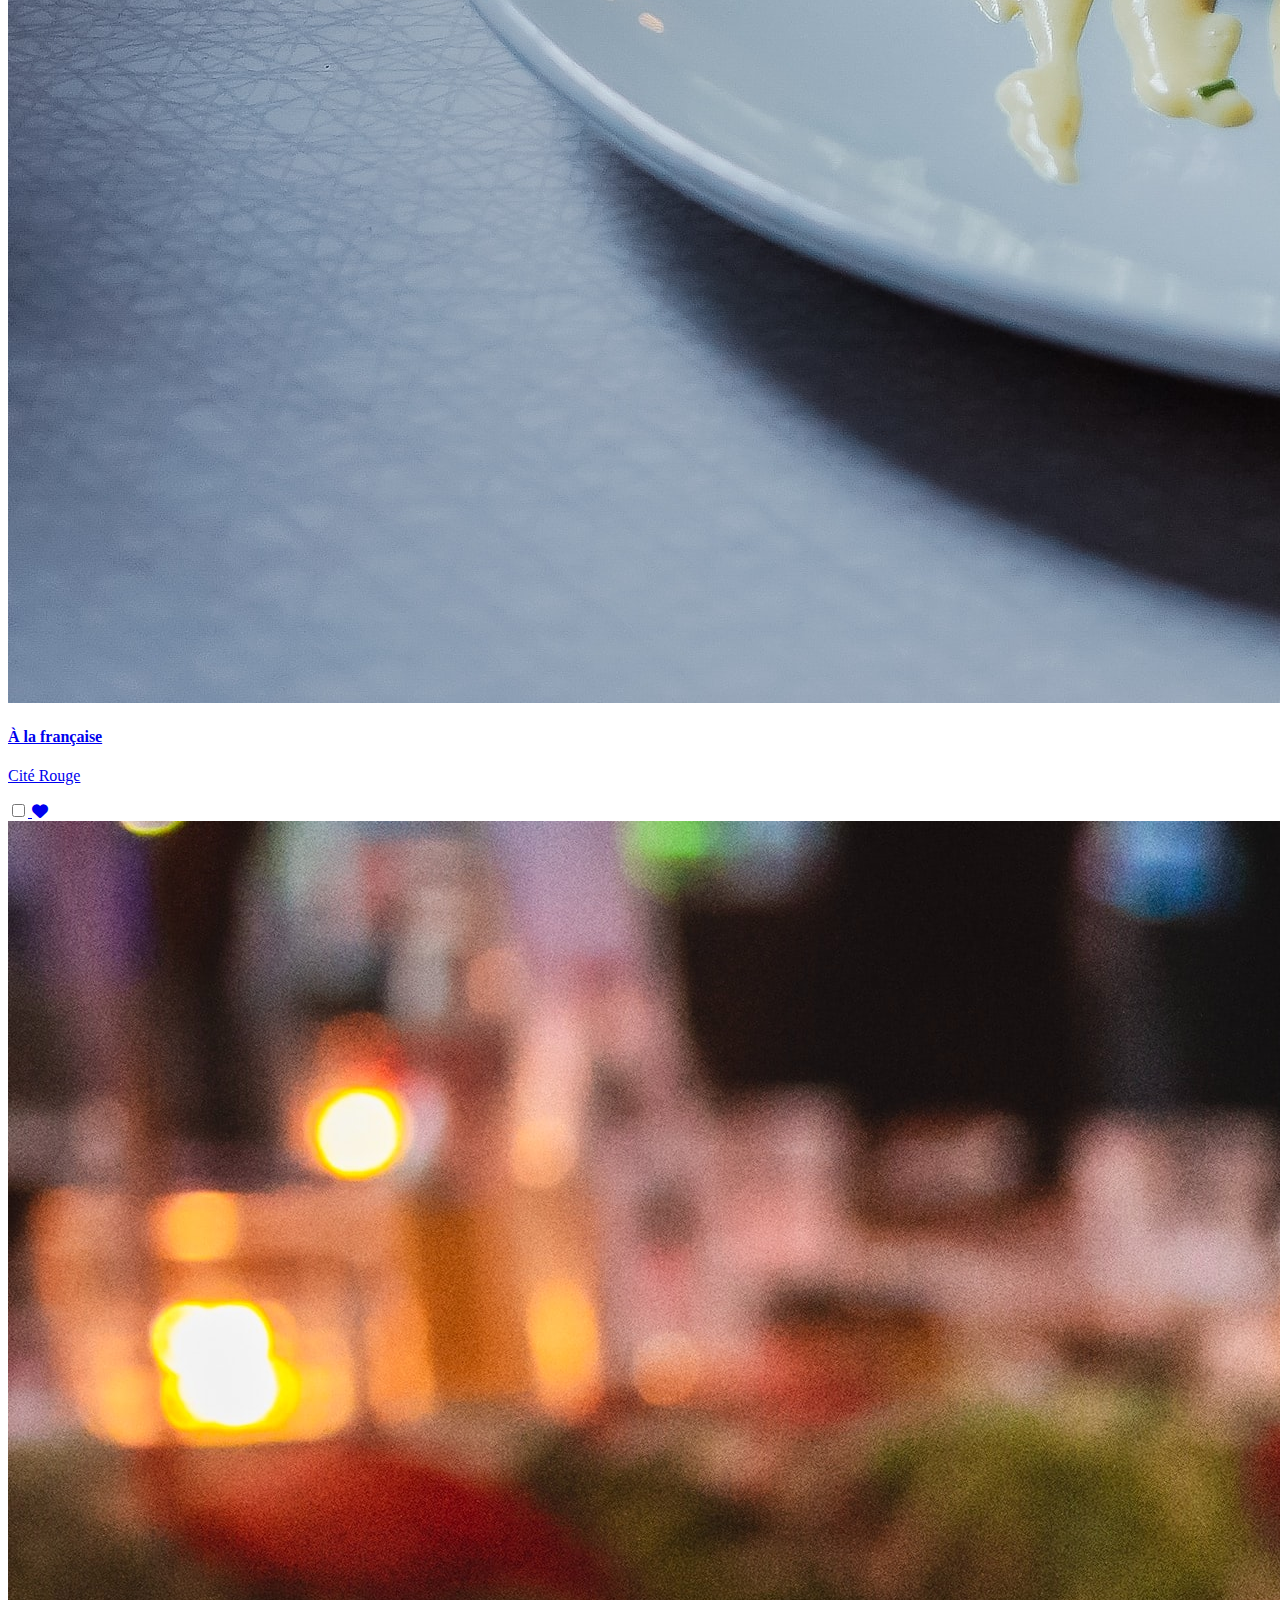
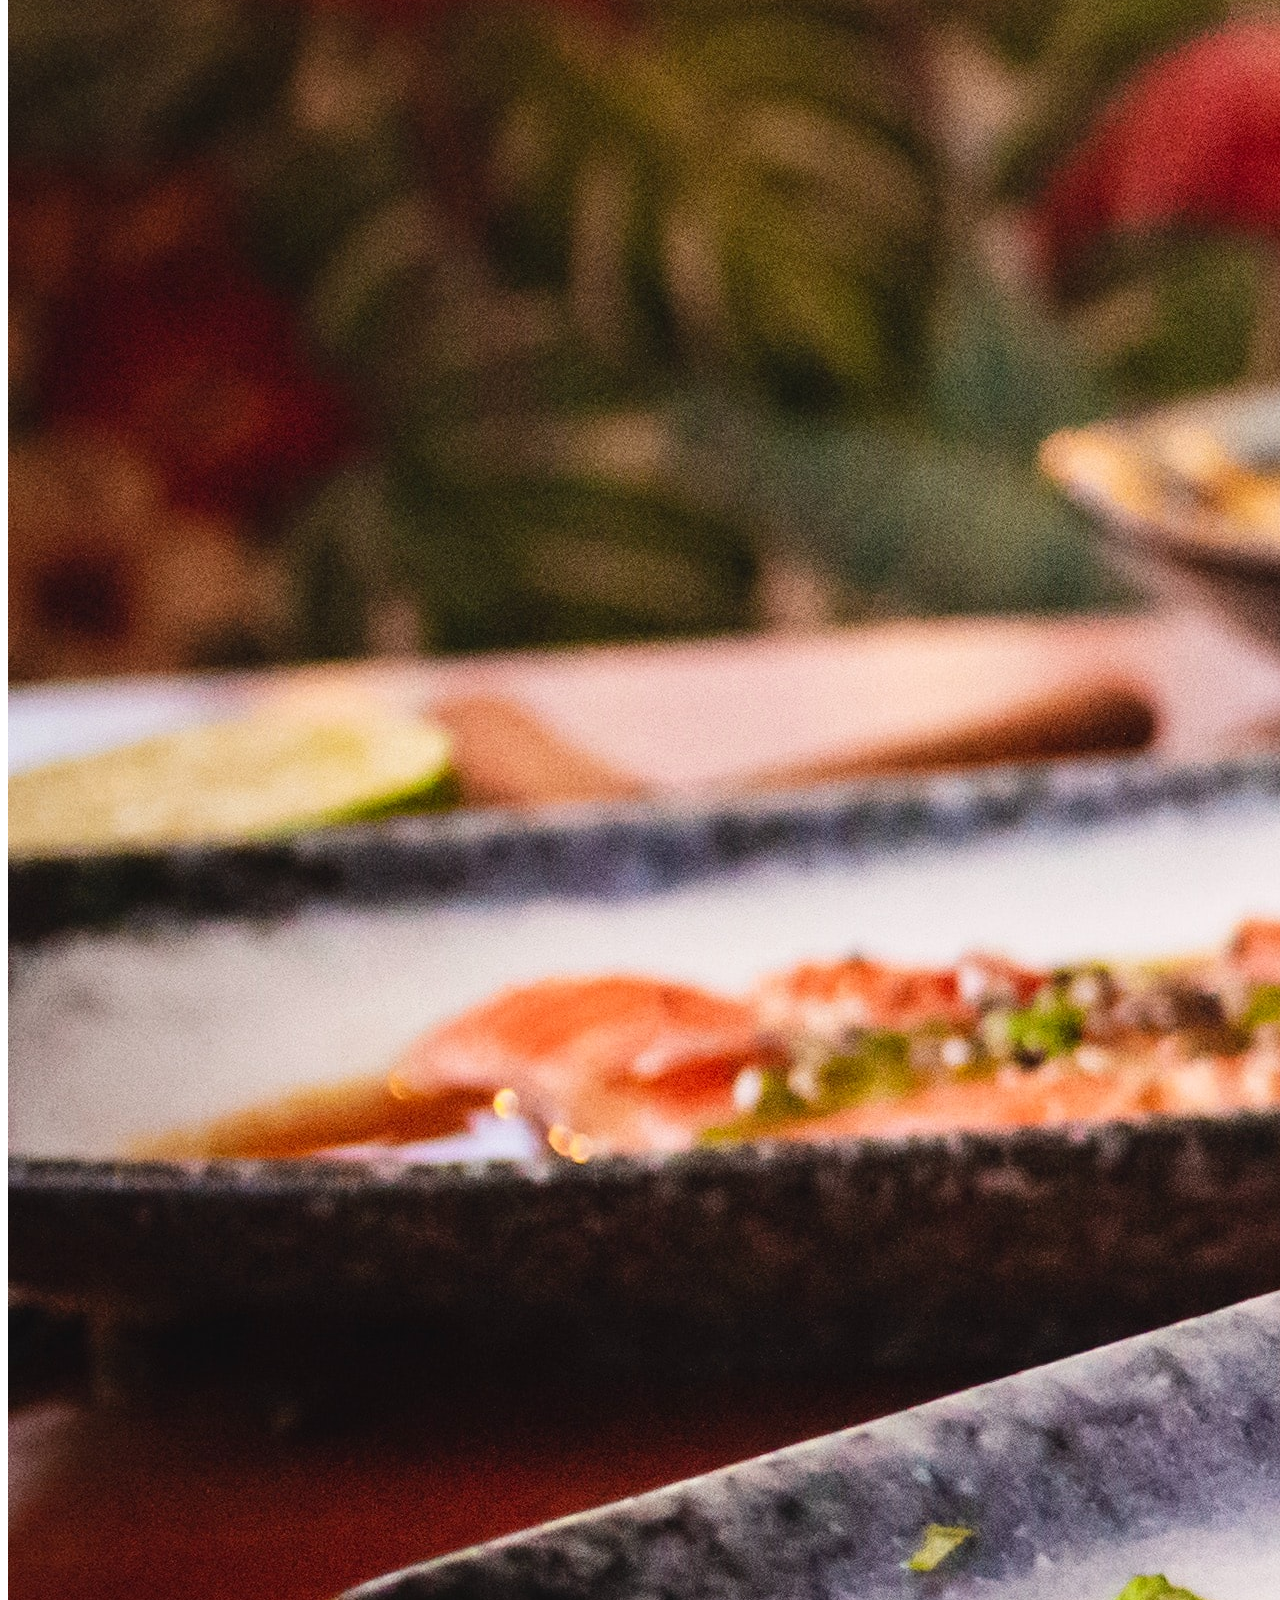
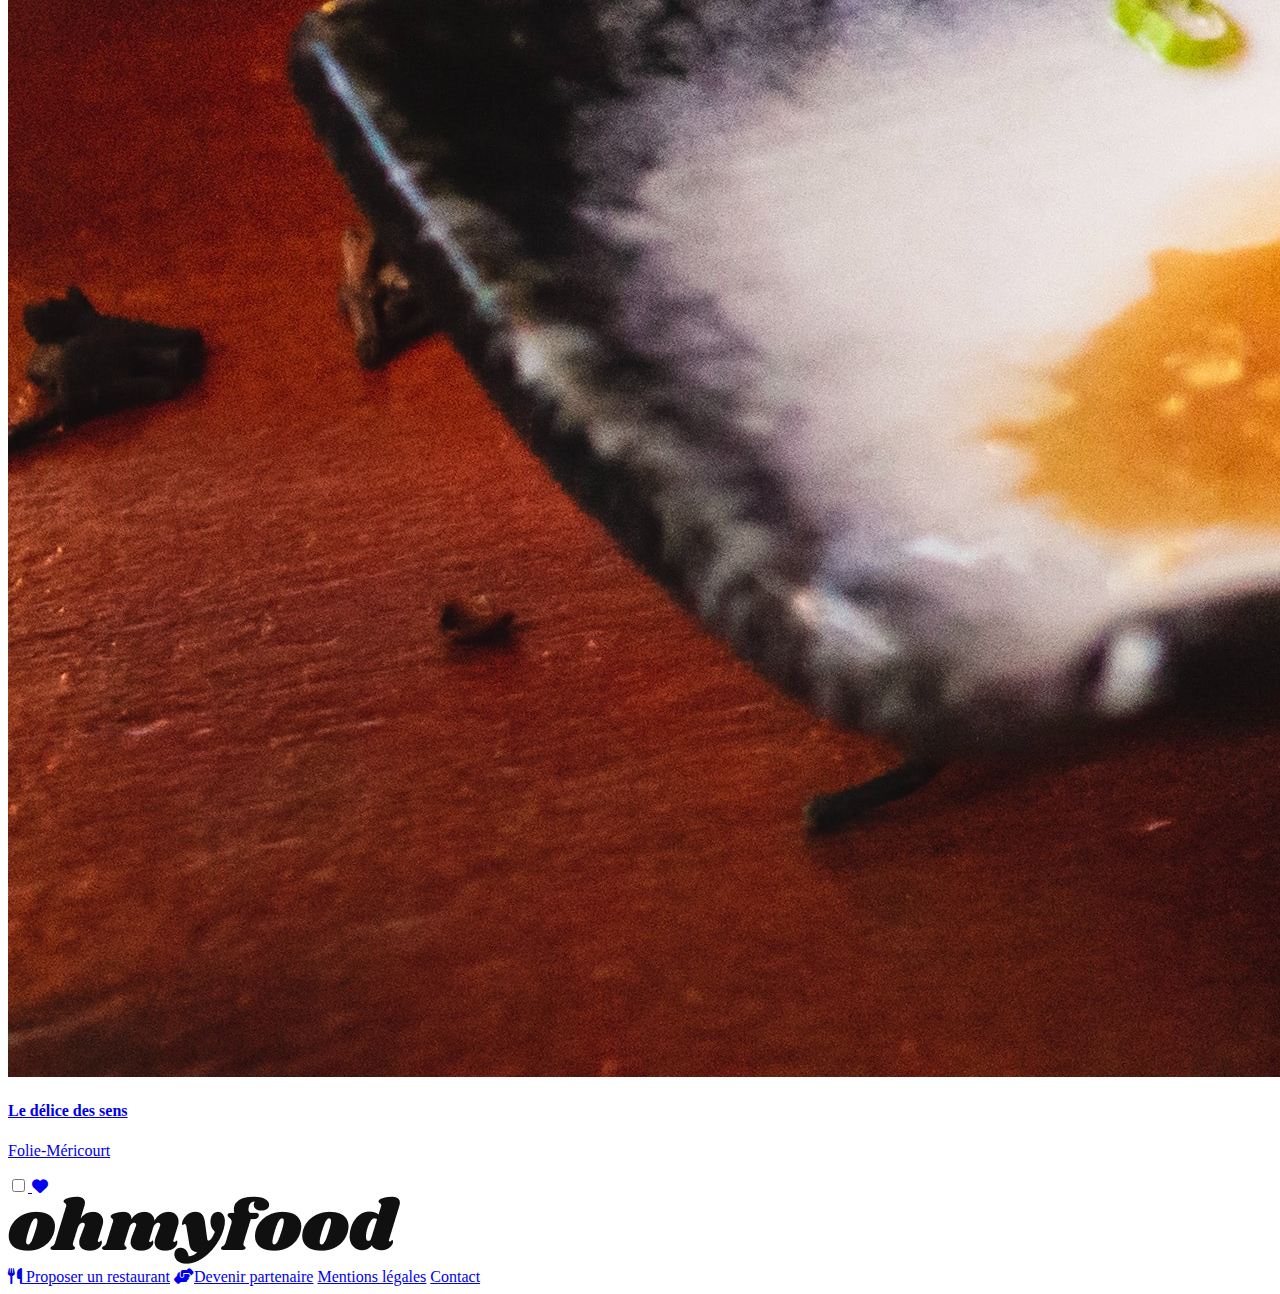
==== commit d14ae823: "Début des animations" ====
--- a/index.html
+++ b/index.html
@@ -43,24 +43,27 @@
             <div class="function-title"><h2>Fonctionnement</h2></div>
 
         <section class="function-cards">
-            <article class="card card__function"><i class="fa-solid fa-mobile-screen-button"></i>  <p>Choisissez un restaurant</p></article>
-            <article class="card card__function"><i class="fa-solid fa-list-ul"></i> <p>Composez votre menu</p></article>
-            <article class="card card__function"><i class="fa-solid fa-store"></i> <p>Dégustez au restaurant</p></article>
+            <article class="card card__function">
+              <div class="number"><i class="fa-solid fa-1"></i></div><i class="fa-solid fa-mobile-screen-button"></i>  <p>Choisissez un restaurant</p></article>
+            <article class="card card__function"><div class="number"><i class="fa-solid fa-2"></i></div><i class="fa-solid fa-list-ul"></i> <p>Composez votre menu</p></article>
+            <article class="card card__function"><div class="number"><i class="fa-solid fa-3"></i></div><i class="fa-solid fa-store"></i> <p>Dégustez au restaurant</p></article>
         </section>
         </section>
 
         <section class="restaurants">
           <div class="restaurants-title"><h2>Restaurants</h2></div>
-           
+    
           <a href="menus/menu-la-palette-du-gout.html">
             <article class="card card__restaurant">
             <img src="assets/images/restaurants/jay-wennington-N_Y88TWmGwA-unsplash.jpg" alt="image d'un plat gastronomique">
+            <div class="new-menu"><p>Nouveau</p></div>
             <article class="restaurants-content">
                 <div class="card-txt">
                 <h4 class="card-title">La palette du goût</h4>
                 <p class="card-subtitle">Ménilmontant</p>
                 </div>
-                <div class="heart"><i class="fa-regular fa-heart"></i></div>
+                <input type="checkbox" id="heartControl1"/>
+                <label class="heart" for="heartControl1"><i class="fa-regular fa-heart"></i></label>
             </article>
           </article>
           </a>
@@ -69,12 +72,14 @@
           <a href="menus/menu-la-note-enchantee.html">
             <article class="card card__restaurant">
             <img src="assets/images/restaurants/stil-u2Lp8tXIcjw-unsplash.jpg" alt="image d'un plat gastronomique">
+            <div class="new-menu"><p>Nouveau</p></div>
             <article class="restaurants-content">
                 <div class="card-txt">
                 <h4 class="card-title">La note enchantée</h4>
                 <p class="card-subtitle">Charonne</p>
                 </div>
-                <div class="heart"><i class="fa-regular fa-heart"></i></div>
+                <input type="checkbox" id="heartControl2"/>
+                <label class="heart" for="heartControl2"><i class="fa-regular fa-heart"></i></label>
             </article>
           </article>
           </a>
@@ -87,7 +92,8 @@
                 <h4 class="card-title">À la française</h4>
                 <p class="card-subtitle">Cité Rouge</p>
                 </div>
-                <div class="heart"><i class="fa-regular fa-heart"></i></div>
+                <input type="checkbox" id="heartControl3"/>
+                <label class="heart" for="heartControl3"><i class="fa-regular fa-heart"></i></label>
             </article>
           </article>
           </a>
@@ -100,7 +106,8 @@
                 <h4 class="card-title">Le délice des sens</h4>
                 <p class="card-subtitle">Folie-Méricourt</p>
                 </div>
-                <div class="heart"><i class="fa-regular fa-heart"></i></div>
+                <input type="checkbox" id="heartControl4"/>
+                <label class="heart" for="heartControl4"><i class="fa-regular fa-heart"></i></label>
             </article>
           </article>
           </a>
--- a/assets/css/style.css
+++ b/assets/css/style.css
@@ -1,16 +1,23 @@
-/*** Import all SASS files *****/
+/*** Import all SASS files *****/ /*** Base for all buttons *****/
 .btn {
   display: flex;
   justify-content: center;
   align-items: center;
   border-radius: 25px;
-  background-image: linear-gradient(193.33deg, #9356DC -11.44%, #FF79DA 123.93%);
-  transition-duration: 0.5s;
+  background-image: linear-gradient(0deg, #9356DC -11.44%, #FF79DA 123.93%);
   border: none;
   color: white;
   box-shadow: 0px 4px 10px rgba(0, 0, 0, 0.25);
+  font-size: 16px;
 }
 
+/*** Order button ******/
+.btn-order {
+  width: 186px;
+  height: 50px;
+}
+
+/*** reservation button *****/
 .btn__reservation {
   width: 218px;
   height: 50px;
@@ -55,6 +62,9 @@
   .card-dish .check {
     display: none;
   }
+  .card-dish #dishCheck:checked + label {
+    display: block;
+  }
   /*** card for the index functions explanations *****/
   .card__function {
     width: 320px;
@@ -64,12 +74,38 @@
     background-color: #F6F6F6;
     box-shadow: 0px 4px 10px rgba(0, 0, 0, 0.25);
   }
+  .card__function .number {
+    position: absolute;
+    left: 20px;
+    border-radius: 50%;
+    text-align: center;
+    width: 18px;
+    height: 17px;
+    padding: 5px;
+    background-color: #9356DC;
+    color: white;
+  }
   /*** card for index restaurants selection *****/
   .card__restaurant {
     width: 340px;
     height: 251px;
     flex-direction: column;
     padding: 0px;
+  }
+  .card__restaurant .new-menu {
+    position: absolute;
+    margin-top: 25px;
+    right: 50px;
+    width: 80px;
+    height: 29px;
+    text-align: center;
+    vertical-align: middle;
+    line-height: 29px;
+    background-color: #99E2D0;
+    color: #008766;
+  }
+  .card__restaurant .new-menu p {
+    margin: 0px;
   }
   .card__restaurant .restaurants-content {
     display: flex;
@@ -110,6 +146,34 @@
     -o-object-fit: cover;
        object-fit: cover;
   }
+  .fa-heart {
+    -webkit-text-stroke: 1px black; /* width and color */
+    font-family: sans;
+    color: white;
+  }
+  /*** Control of the color of the Heart font on click *****/
+  #heartControl1, #heartControl2, #heartControl3, #heartControl4 {
+    display: none;
+  }
+  #heartControl1:checked + label .fa-heart {
+    transition: 1s;
+    color: rgb(147, 86, 220);
+  }
+  #heartControl2:checked + label .fa-heart {
+    transition: 1s;
+    color: rgb(147, 86, 220);
+  }
+  #heartControl3:checked + label .fa-heart {
+    transition: 1s;
+    color: rgb(147, 86, 220);
+  }
+  #heartControl4:checked + label .fa-heart {
+    transition: 1s;
+    color: rgb(147, 86, 220);
+  }
+  .fa-store {
+    color: rgb(147, 86, 220);
+  }
   /*** Header *****/
   header {
     width: 100%;
@@ -229,7 +293,7 @@
     justify-content: center;
     flex-direction: column;
     background-color: #F3F3F3;
-    padding-bottom: 50px;
+    padding-bottom: 20px;
   }
   .restaurant-menu .restaurant-designation {
     padding-bottom: 10px;
@@ -247,6 +311,9 @@
     position: relative;
     border-radius: 26px;
   }
+  .restaurant-menu .restaurant-designation .restaurant-name .fa-heart {
+    color: #F3F3F3;
+  }
   .restaurant-menu .restaurant-designation .restaurant-name h1 {
     font-family: "Shrikhand", cursive;
     font-style: italic;
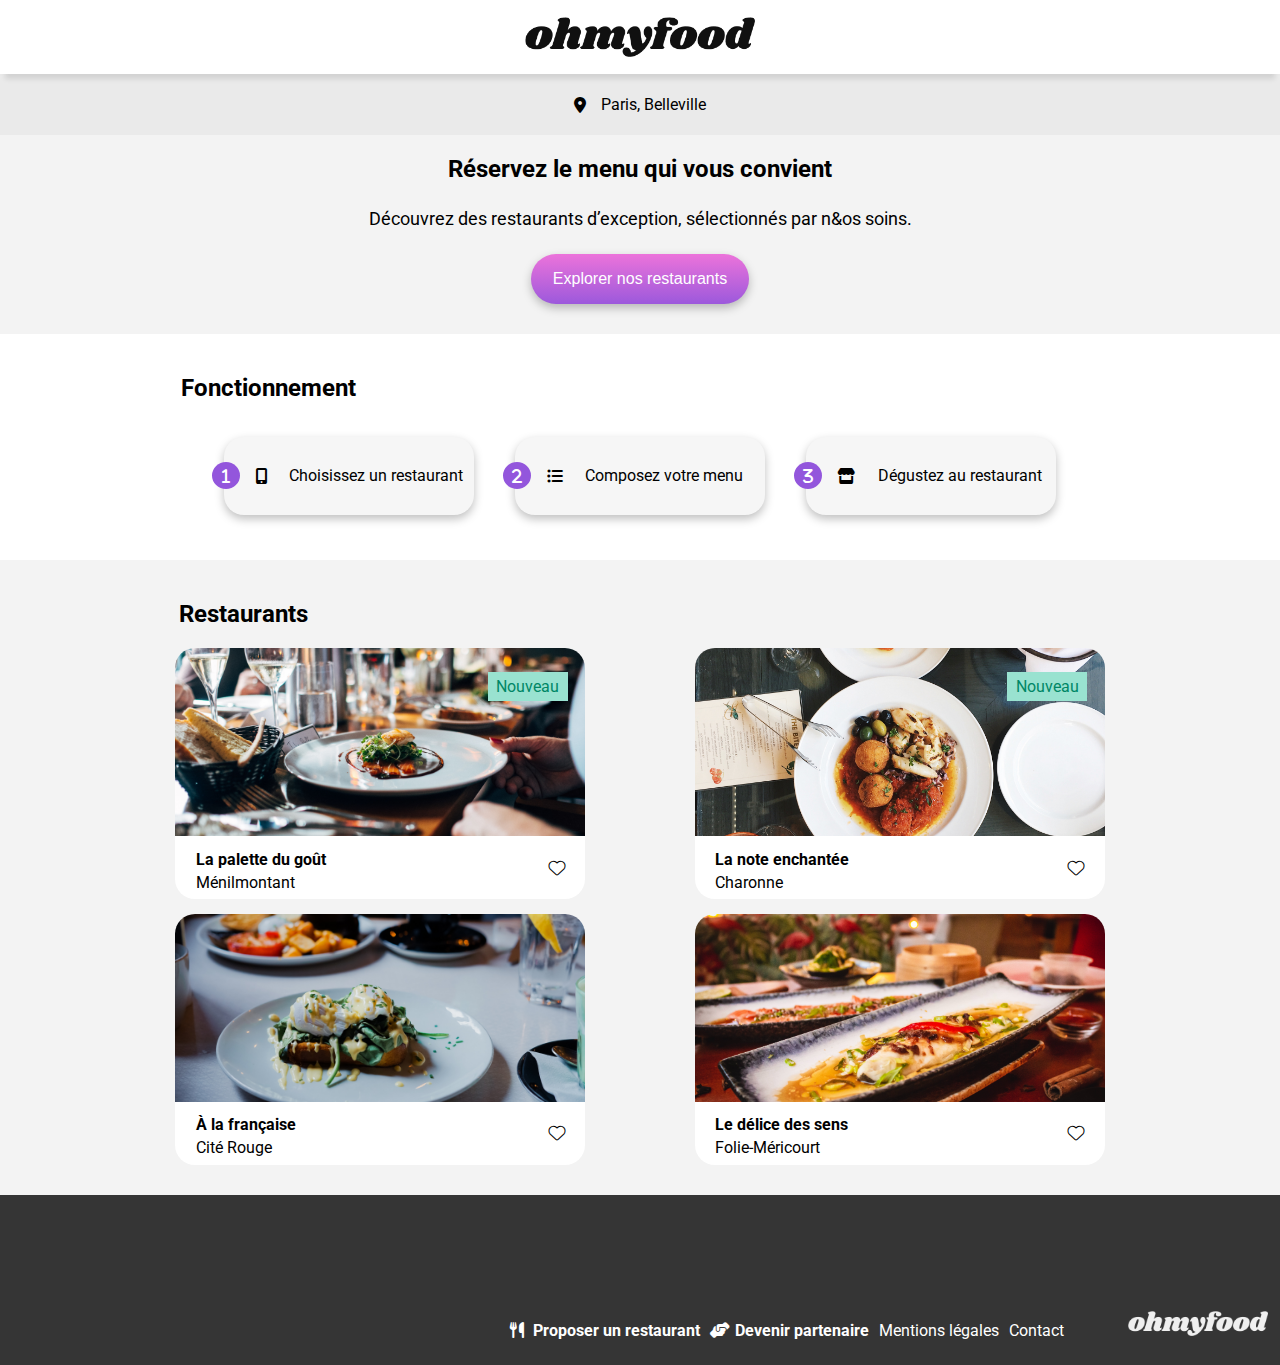
==== commit d781914b: "Mise en place du responsive" ====
--- a/index.html
+++ b/index.html
@@ -45,16 +45,17 @@
         <section class="function-cards">
             <article class="card card__function">
               <div class="number"><i class="fa-solid fa-1"></i></div><i class="fa-solid fa-mobile-screen-button"></i>  <p>Choisissez un restaurant</p></article>
-            <article class="card card__function"><div class="number"><i class="fa-solid fa-2"></i></div><i class="fa-solid fa-list-ul"></i> <p>Composez votre menu</p></article>
-            <article class="card card__function"><div class="number"><i class="fa-solid fa-3"></i></div><i class="fa-solid fa-store"></i> <p>Dégustez au restaurant</p></article>
+            <article class="card card__function"><div class="number"><i class="fa-solid fa-2"></i></div><i class="fa-solid fa-list-ul"></i><p>Composez votre menu</p></article>
+            <article class="card card__function"><div class="number"><i class="fa-solid fa-3"></i></div><i class="fa-solid fa-store"></i><p>Dégustez au restaurant</p></article>
         </section>
         </section>
 
         <section class="restaurants">
           <div class="restaurants-title"><h2>Restaurants</h2></div>
-    
-          <a href="menus/menu-la-palette-du-gout.html">
-            <article class="card card__restaurant">
+          
+          <section class="restaurants-selection">
+
+          <a href="#" class="card card__restaurant">
             <img src="assets/images/restaurants/jay-wennington-N_Y88TWmGwA-unsplash.jpg" alt="image d'un plat gastronomique">
             <div class="new-menu"><p>Nouveau</p></div>
             <article class="restaurants-content">
@@ -62,15 +63,12 @@
                 <h4 class="card-title">La palette du goût</h4>
                 <p class="card-subtitle">Ménilmontant</p>
                 </div>
-                <input type="checkbox" id="heartControl1"/>
-                <label class="heart" for="heartControl1"><i class="fa-regular fa-heart"></i></label>
+                <div class="heart"><i class="fa-regular fa-heart"></i></div>
             </article>
-          </article>
           </a>
 
 
-          <a href="menus/menu-la-note-enchantee.html">
-            <article class="card card__restaurant">
+          <a href="menus/menu-la-note-enchantee.html" class="card card__restaurant">
             <img src="assets/images/restaurants/stil-u2Lp8tXIcjw-unsplash.jpg" alt="image d'un plat gastronomique">
             <div class="new-menu"><p>Nouveau</p></div>
             <article class="restaurants-content">
@@ -78,45 +76,39 @@
                 <h4 class="card-title">La note enchantée</h4>
                 <p class="card-subtitle">Charonne</p>
                 </div>
-                <input type="checkbox" id="heartControl2"/>
-                <label class="heart" for="heartControl2"><i class="fa-regular fa-heart"></i></label>
+                <div class="heart"><i class="fa-regular fa-heart"></i></div>
             </article>
-          </article>
           </a>
 
-          <a href="menus/menu-a-la-francaise.html">
-            <article class="card card__restaurant">
+          <a href="menus/menu-a-la-francaise.html" class="card card__restaurant">
             <img src="assets/images/restaurants/toa-heftiba-DQKerTsQwi0-unsplash.jpg" alt="image d'un plat gastronomique">
             <article class="restaurants-content">
                 <div class="card-txt">
                 <h4 class="card-title">À la française</h4>
                 <p class="card-subtitle">Cité Rouge</p>
                 </div>
-                <input type="checkbox" id="heartControl3"/>
-                <label class="heart" for="heartControl3"><i class="fa-regular fa-heart"></i></label>
+                <div class="heart"><i class="fa-regular fa-heart"></i></div>
             </article>
-          </article>
           </a>
 
-          <a href="menus/menu-le-delice-des-sens.html">
-            <article class="card card__restaurant">
+          <a href="menus/menu-le-delice-des-sens.html" class="card card__restaurant">
             <img src="assets/images/restaurants/louis-hansel-shotsoflouis-qNBGVyOCY8Q-unsplash.jpg" alt="image d'un plat gastronomique">
             <article class="restaurants-content">
                 <div class="card-txt">
                 <h4 class="card-title">Le délice des sens</h4>
                 <p class="card-subtitle">Folie-Méricourt</p>
                 </div>
-                <input type="checkbox" id="heartControl4"/>
-                <label class="heart" for="heartControl4"><i class="fa-regular fa-heart"></i></label>
+                <div class="heart"><i class="fa-regular fa-heart"></i></div>
             </article>
-          </article>
           </a>
 
         </section>
+        </section>
 
         <footer>
-
-          <div class="logo">
+          
+          <section class="main-footer">
+          <div class="footer-logo" >
             <img src="assets/images/logo/ohmyfood.png" alt="logo de ohmyfood"/>
           </div>
 
@@ -126,6 +118,7 @@
                   <a href="#">Mentions légales</a>
                   <a href="#">Contact</a>
               </article>
+            <section>
         </footer>
 
     </main-container>
--- a/assets/css/style.css
+++ b/assets/css/style.css
@@ -11,6 +11,11 @@
   font-size: 16px;
 }
 
+.btn:hover {
+  background-image: linear-gradient(0deg, #9356DC -5.2%, #FF79DA 110.74%, #FFFFFF 200%);
+  box-shadow: 0px 4px 15px rgba(0, 0, 0, 0.35);
+}
+
 /*** Order button ******/
 .btn-order {
   width: 186px;
@@ -23,356 +28,433 @@
   height: 50px;
 }
 
-@media (max-width: 768px) {
-  /*** base card *****/
-  .card {
-    display: flex;
-    align-items: center;
-    margin: auto;
-    background-color: white;
-    border-radius: 20px;
-    width: 90%;
-    padding: 4px;
-  }
-  /*** card for the restaurants menus *****/
-  .card-dish {
-    display: flex;
-    justify-content: space-between;
-    align-items: center;
-    border-radius: 15px;
-    width: 349px;
-    height: 69px;
-    padding-right: 15px;
-    box-shadow: 0px 4px 10px rgba(0, 0, 0, 0.1);
-  }
-  .card-dish .price p {
-    margin-bottom: -20px;
-  }
-  .card-dish .card-dish-content {
-    display: flex;
-    justify-content: space-between;
-    align-items: baseline;
-    flex-direction: column;
-    padding-left: 15px;
-    gap: 5px;
-  }
-  .card-dish .card-dish-content h3, .card-dish .card-dish-content p {
-    margin: 0px 0px;
-  }
-  .card-dish .check {
-    display: none;
-  }
-  .card-dish #dishCheck:checked + label {
-    display: block;
-  }
-  /*** card for the index functions explanations *****/
-  .card__function {
-    width: 320px;
-    height: 70px;
-    gap: 25px;
-    padding-left: 30px;
-    background-color: #F6F6F6;
-    box-shadow: 0px 4px 10px rgba(0, 0, 0, 0.25);
-  }
-  .card__function .number {
-    position: absolute;
-    left: 20px;
-    border-radius: 50%;
-    text-align: center;
-    width: 18px;
-    height: 17px;
-    padding: 5px;
-    background-color: #9356DC;
-    color: white;
-  }
-  /*** card for index restaurants selection *****/
+/*** base card *****/
+.card {
+  display: flex;
+  align-items: center;
+  margin: auto;
+  background-color: white;
+  border-radius: 20px;
+  width: 90%;
+  padding: 4px;
+}
+
+/*** card for the restaurants menus *****/
+.card-dish {
+  display: flex;
+  justify-content: space-between;
+  align-items: center;
+  border-radius: 15px;
+  width: 100%;
+  height: 69px;
+  padding-right: 15px;
+  box-shadow: 0px 4px 10px rgba(0, 0, 0, 0.1);
+}
+.card-dish .price p {
+  margin-bottom: -20px;
+}
+.card-dish .card-dish-content {
+  display: flex;
+  justify-content: space-between;
+  align-items: baseline;
+  flex-direction: column;
+  padding-left: 15px;
+  gap: 5px;
+}
+.card-dish .card-dish-content h3, .card-dish .card-dish-content p {
+  margin: 0px 0px;
+}
+.card-dish .check {
+  display: none;
+}
+
+/*** card for the index functions explanations *****/
+.card__function {
+  display: flex;
+  width: 80%;
+  height: 70px;
+  gap: 9%;
+  background-color: #F6F6F6;
+  box-shadow: 0px 4px 10px rgba(0, 0, 0, 0.25);
+}
+.card__function .number {
+  position: relative;
+  left: -16px;
+  border-radius: 50%;
+  text-align: center;
+  width: 18px;
+  height: 17px;
+  padding: 5px;
+  background-color: #9356DC;
+  color: white;
+  margin-right: -22px;
+}
+
+/*** card for index restaurants selection *****/
+.card__restaurant {
+  height: 251px;
+  flex-direction: column;
+  padding: 0px;
+}
+.card__restaurant .new-menu {
+  position: relative;
+  left: 36%;
+  bottom: 54%;
+  margin-top: -28px;
+  width: 80px;
+  height: 29px;
+  text-align: center;
+  vertical-align: middle;
+  line-height: 29px;
+  background-color: #99E2D0;
+  color: #008766;
+}
+.card__restaurant .new-menu p {
+  margin: 0px;
+}
+.card__restaurant .restaurants-content {
+  display: flex;
+  justify-content: space-between;
+  align-items: center;
+  width: 90%;
+  height: 25%;
+}
+.card__restaurant .restaurants-content .card-txt .card-title {
+  margin-bottom: 4px;
+}
+.card__restaurant .restaurants-content .card-txt .card-subtitle {
+  margin-top: 4px;
+}
+.card__restaurant img {
+  border-radius: 20px 20px 0px 0px;
+  width: 100%;
+  height: 75%;
+}
+
+@media (min-width: 768px) {
   .card__restaurant {
-    width: 340px;
-    height: 251px;
-    flex-direction: column;
-    padding: 0px;
-  }
-  .card__restaurant .new-menu {
-    position: absolute;
-    margin-top: 25px;
-    right: 50px;
-    width: 80px;
-    height: 29px;
-    text-align: center;
-    vertical-align: middle;
-    line-height: 29px;
-    background-color: #99E2D0;
-    color: #008766;
-  }
-  .card__restaurant .new-menu p {
-    margin: 0px;
-  }
-  .card__restaurant .restaurants-content {
-    display: flex;
-    justify-content: space-between;
-    align-items: center;
-    width: 90%;
-    height: 25%;
-  }
-  .card__restaurant .restaurants-content .card-txt .card-title {
-    margin-bottom: 4px;
-  }
-  .card__restaurant .restaurants-content .card-txt .card-subtitle {
-    margin-top: 4px;
-  }
-  .card__restaurant img {
-    border-radius: 20px 20px 0px 0px;
-    width: 100%;
-    height: 75%;
+    width: 40%;
   }
 }
 /*** Colors *****/
 /*** fonts *****/
-/* Small devices (phones, less than 768px) */
-@media (max-width: 768px) {
-  body {
-    margin: 0px;
-    font-family: "Roboto", sans-serif;
-  }
+body {
+  margin: 0px;
+  font-family: "Roboto", sans-serif;
+}
+
+a {
+  color: inherit;
+  text-decoration: none;
+  width: 100%;
+}
+
+.main-container {
+  max-width: 1440px;
+  display: flex;
+  justify-content: space-between;
+}
+
+img {
+  -o-object-fit: cover;
+     object-fit: cover;
+}
+
+.fa-heart {
+  -webkit-text-stroke: 1px black; /* width and color */
+  font-family: sans;
+  color: white;
+}
+
+/*** Header *****/
+header {
+  width: 100%;
+  display: flex;
+  align-items: center;
+  justify-content: center;
+}
+
+.navbar {
+  display: flex;
+  align-items: center;
+  justify-content: center;
+  width: 100%;
+  margin: auto;
+  box-shadow: 0px 10px 5px -5px rgba(0, 0, 0, 0.1);
+  position: relative;
+}
+.navbar .arrow {
+  position: absolute;
+  font-size: 20px;
+  top: 29px;
+  left: 30px;
+}
+.navbar .logo img {
+  height: 40px;
+  padding-top: 17px;
+  padding-bottom: 13px;
+}
+
+/*** Index location finder *****/
+.location {
+  background-color: #EAEAEA;
+  display: flex;
+  align-items: center;
+  justify-content: center;
+}
+.location .content {
+  display: flex;
+  align-items: center;
+  justify-content: center;
+  padding-top: 5px;
+  padding-bottom: 5px;
+  gap: 15px;
+}
+
+/*** Index Reservation part  *****/
+.reservation {
+  background-color: #F3F3F3;
+  width: 100%;
+  padding-top: 20px;
+  padding-bottom: 30px;
+}
+
+.reservation-content {
+  display: flex;
+  align-items: center;
+  justify-content: center;
+  flex-wrap: wrap;
+  align-content: flex-start;
+  text-align: center;
+  flex-direction: column;
+  width: 85%;
+  margin: auto;
+  gap: 25px;
+}
+
+.reservation h2 {
+  font-weight: bold;
+  font-size: 24px;
+  margin: 0px;
+}
+
+.reservation p {
+  font-size: 18px;
+  margin: 0px;
+}
+
+/*** Index Functions *****/
+.function {
+  display: flex;
+  align-items: center;
+  justify-content: center;
+  padding-top: 20px;
+  padding-bottom: 30px;
+  flex-direction: column;
+  min-width: 100%;
+}
+
+.function-cards {
+  display: flex;
+  align-items: center;
+  justify-content: center;
+  flex-direction: column;
+  gap: 15px;
+  width: 100%;
+}
+
+.function-title {
+  padding-right: 45%;
+}
+
+/*** Index Restaurants *****/
+.img-background {
+  width: 100%;
+}
+.img-background img {
+  width: 100%;
+  background-size: cover;
+  background-position: center;
+}
+
+.restaurants {
+  width: 100%;
+  display: flex;
+  align-items: center;
+  justify-content: center;
+  padding-top: 20px;
+  padding-bottom: 30px;
+  background-color: #F3F3F3;
+  flex-direction: column;
+}
+.restaurants .restaurants-selection {
+  width: 100%;
+  display: flex;
+  align-items: center;
+  justify-content: center;
+  flex-direction: column;
+  gap: 15px;
+}
+
+.restaurants-title {
+  padding-right: 50%;
+}
+
+/*** Specific restaurant menu *****/
+.restaurant-menu {
+  display: flex;
+  align-items: center;
+  justify-content: center;
+  flex-direction: column;
+  width: 100%;
+}
+.restaurant-menu .restaurant-designation .fa-heart {
+  color: #F3F3F3;
+}
+.restaurant-menu .restaurant-designation h1 {
+  font-family: "Shrikhand", cursive;
+  font-style: italic;
+  font-weight: 400;
+  font-size: 38px;
+}
+.restaurant-menu .restaurant-designation .fa-heart {
+  font-size: 30px;
+}
+
+.restaurant-name {
+  width: 100%;
+  display: flex;
+  justify-content: space-around;
+  align-items: center;
+  background-color: #F3F3F3;
+  margin: -60px auto auto auto;
+  padding-top: 15px;
+  height: 64px;
+  position: relative;
+  border-radius: 26px 26px 0px 0px;
+}
+
+/*** Restaurants menu lists *****/
+.menu-items {
+  display: flex;
+  align-items: center;
+  justify-content: center;
+  flex-direction: column;
+  background-color: #F3F3F3;
+  width: 100%;
+  gap: 15px;
+  padding-bottom: 15px;
+}
+.menu-items .list {
+  display: flex;
+  align-items: center;
+  justify-content: center;
+  flex-direction: column;
+  padding-bottom: 5px;
+  width: 80%;
+  gap: 15px;
+}
+.menu-items .list .items-txt {
+  padding-right: 85%;
+}
+.menu-items .list .items-txt p {
+  padding-bottom: 5px;
+  margin-bottom: 0px;
+  width: 40px;
+  border-bottom: 1px solid #99E2D0;
+  border-bottom-width: 3px;
+}
+
+/*** Footer *****/
+footer {
+  background-color: #353535;
+  color: white;
+  width: 100%;
+  padding: 25px 0px 25px 20px;
+}
+footer .main-footer {
+  width: 100%;
+}
+footer .footer-logo {
+  width: 140px;
+  padding-bottom: 25px;
+}
+footer .footer-logo img {
+  width: 100%;
+  filter: invert(1);
+}
+
+.footer_links {
+  display: flex;
+  flex-direction: column;
+  gap: 10px;
+}
+.footer_links .bold {
+  width: 100%;
+  font-weight: bold;
+  padding-left: 5px;
+}
+
+@media screen and (min-width: 768px) {
+  /*** Reservation section *****/
+  .reservation-content {
+    flex-wrap: nowrap;
+  }
+  /*** Function section *****/
+  .function-title {
+    padding-right: 58%;
+  }
+  .function-cards {
+    flex-direction: row;
+    width: 65%;
+    gap: 5%;
+    padding: 15px;
+  }
+  /*** Restaurants section *****/
+  .restaurants .restaurants-title {
+    padding-right: 62%;
+  }
+  .restaurants .restaurants-selection {
+    width: 80%;
+    flex-direction: row;
+    flex-wrap: wrap;
+  }
+  /*** Footer section *****/
   a {
-    color: inherit;
-    text-decoration: none;
-  }
-  .main-container {
-    display: flex;
-    justify-content: space-between;
-  }
-  img {
-    -o-object-fit: cover;
-       object-fit: cover;
-  }
-  .fa-heart {
-    -webkit-text-stroke: 1px black; /* width and color */
-    font-family: sans;
-    color: white;
-  }
-  /*** Control of the color of the Heart font on click *****/
-  #heartControl1, #heartControl2, #heartControl3, #heartControl4 {
-    display: none;
-  }
-  #heartControl1:checked + label .fa-heart {
-    transition: 1s;
-    color: rgb(147, 86, 220);
-  }
-  #heartControl2:checked + label .fa-heart {
-    transition: 1s;
-    color: rgb(147, 86, 220);
-  }
-  #heartControl3:checked + label .fa-heart {
-    transition: 1s;
-    color: rgb(147, 86, 220);
-  }
-  #heartControl4:checked + label .fa-heart {
-    transition: 1s;
-    color: rgb(147, 86, 220);
-  }
-  .fa-store {
-    color: rgb(147, 86, 220);
-  }
-  /*** Header *****/
-  header {
+    width: auto;
+  }
+  .main-footer {
     width: 100%;
     display: flex;
-    align-items: center;
-    justify-content: center;
-  }
-  .navbar {
-    display: flex;
-    align-items: center;
-    justify-content: center;
-    width: 100%;
-    margin: auto;
-    box-shadow: 0px 10px 5px -5px rgba(0, 0, 0, 0.1);
-    position: relative;
-  }
-  .navbar .arrow {
-    position: absolute;
-    font-size: 20px;
-    top: 29px;
-    left: 30px;
-  }
-  .navbar .logo img {
-    height: 40px;
-    padding-top: 17px;
-    padding-bottom: 13px;
-  }
-  /*** Index location finder *****/
-  .location {
-    background-color: #EAEAEA;
-    display: flex;
-    align-items: center;
-    justify-content: center;
-  }
-  .location .content {
-    display: flex;
-    align-items: center;
-    justify-content: center;
-    padding-top: 5px;
-    padding-bottom: 5px;
-    gap: 15px;
-  }
-  /*** Index Reservation part  *****/
-  .reservation {
-    background-color: #F3F3F3;
-    width: 100%;
-    padding-top: 20px;
-    padding-bottom: 30px;
-  }
-  .reservation-content {
-    display: flex;
-    align-items: center;
-    justify-content: center;
-    flex-wrap: wrap;
-    align-content: flex-start;
-    text-align: center;
-    flex-direction: column;
-    width: 85%;
-    margin: auto;
-    gap: 25px;
-  }
-  .reservation h2 {
-    font-weight: bold;
-    font-size: 24px;
-    margin: 0px;
-  }
-  .reservation p {
-    font-size: 18px;
-    margin: 0px;
-  }
-  /*** Index Functions *****/
-  .function {
-    display: flex;
-    align-items: center;
-    justify-content: center;
-    padding-top: 20px;
-    padding-bottom: 30px;
-    flex-direction: column;
-  }
-  .function-cards {
-    display: flex;
-    align-items: center;
-    justify-content: center;
-    flex-direction: column;
-    gap: 15px;
-  }
-  .function-title {
-    padding-right: 200px;
-  }
-  /*** Index Restaurants *****/
-  .img-background {
-    width: 100%;
+    flex-direction: row;
+    justify-content: flex-end;
+    align-items: flex-end;
+    height: 120px;
+    gap: 5%;
+  }
+  .main-footer .footer-logo {
+    order: 2;
+    padding-bottom: 0px;
+    padding-right: 32px;
+  }
+  .main-footer .footer_links {
+    order: 1;
+    flex-direction: row;
+  }
+  /*** Restaurant menus list ******/
+  .menu-items {
+    width: 80%;
+  }
+  .menu-items .list {
+    width: 80%;
+  }
+  .restaurant-name {
+    width: 80% !important;
   }
   .img-background img {
-    width: 100%;
-    background-size: cover;
+    width: 1920px;
+    height: 500px;
+    background-size: contain;
     background-position: center;
   }
-  .restaurants {
-    display: flex;
-    align-items: center;
-    justify-content: center;
-    padding-top: 20px;
-    padding-bottom: 30px;
-    flex-direction: column;
-    background-color: #F3F3F3;
-    gap: 15px;
-    padding-bottom: 50px;
-  }
-  .restaurants-title {
-    padding-right: 50%;
-  }
-  /*** Specific restaurant menu *****/
-  .restaurant-menu {
-    display: flex;
-    align-items: center;
-    justify-content: center;
-    flex-direction: column;
-    background-color: #F3F3F3;
-    padding-bottom: 20px;
-  }
-  .restaurant-menu .restaurant-designation {
-    padding-bottom: 10px;
-  }
-  .restaurant-menu .restaurant-designation .restaurant-name {
-    width: 100%;
-    display: flex;
-    justify-content: space-around;
-    align-items: center;
-    background-color: #F3F3F3;
-    margin: -60px auto auto auto;
-    padding-top: 15px;
-    height: 64px;
-    z-index: 1;
-    position: relative;
-    border-radius: 26px;
-  }
-  .restaurant-menu .restaurant-designation .restaurant-name .fa-heart {
-    color: #F3F3F3;
-  }
-  .restaurant-menu .restaurant-designation .restaurant-name h1 {
-    font-family: "Shrikhand", cursive;
-    font-style: italic;
-    font-weight: 400;
-    font-size: 38px;
-  }
-  .restaurant-menu .restaurant-designation .restaurant-name .fa-heart {
-    font-size: 30px;
-  }
-  /*** Restaurants menu lists *****/
-  .menu-items {
-    display: flex;
-    align-items: center;
-    justify-content: center;
-    flex-direction: column;
-    gap: 15px;
-  }
-  .menu-items .list {
-    display: flex;
-    align-items: center;
-    justify-content: center;
-    flex-direction: column;
-    padding-bottom: 5px;
-    gap: 15px;
-  }
-  .menu-items .list .items-txt {
-    padding-right: 85%;
-  }
-  .menu-items .list .items-txt p {
-    padding-bottom: 5px;
-    margin-bottom: 0px;
-    width: 40px;
-    border-bottom: 1px solid #99E2D0;
-    border-bottom-width: 3px;
-  }
-  /*** Footer *****/
-  footer {
-    background-color: #353535;
-    color: white;
-    width: 100%;
-    height: 200px;
-    padding: 25px 0px 0px 20px;
-  }
-  footer .logo {
-    width: 140px;
-    padding-bottom: 25px;
-  }
-  footer .logo img {
-    width: 100%;
-    filter: invert(1);
-  }
-  .footer_links {
-    display: flex;
-    flex-direction: column;
-    justify-content: baseline;
-    gap: 10px;
-  }
-  .footer_links .bold {
-    font-weight: bold;
-    padding-left: 5px;
-  }
 }/*# sourceMappingURL=style.css.map */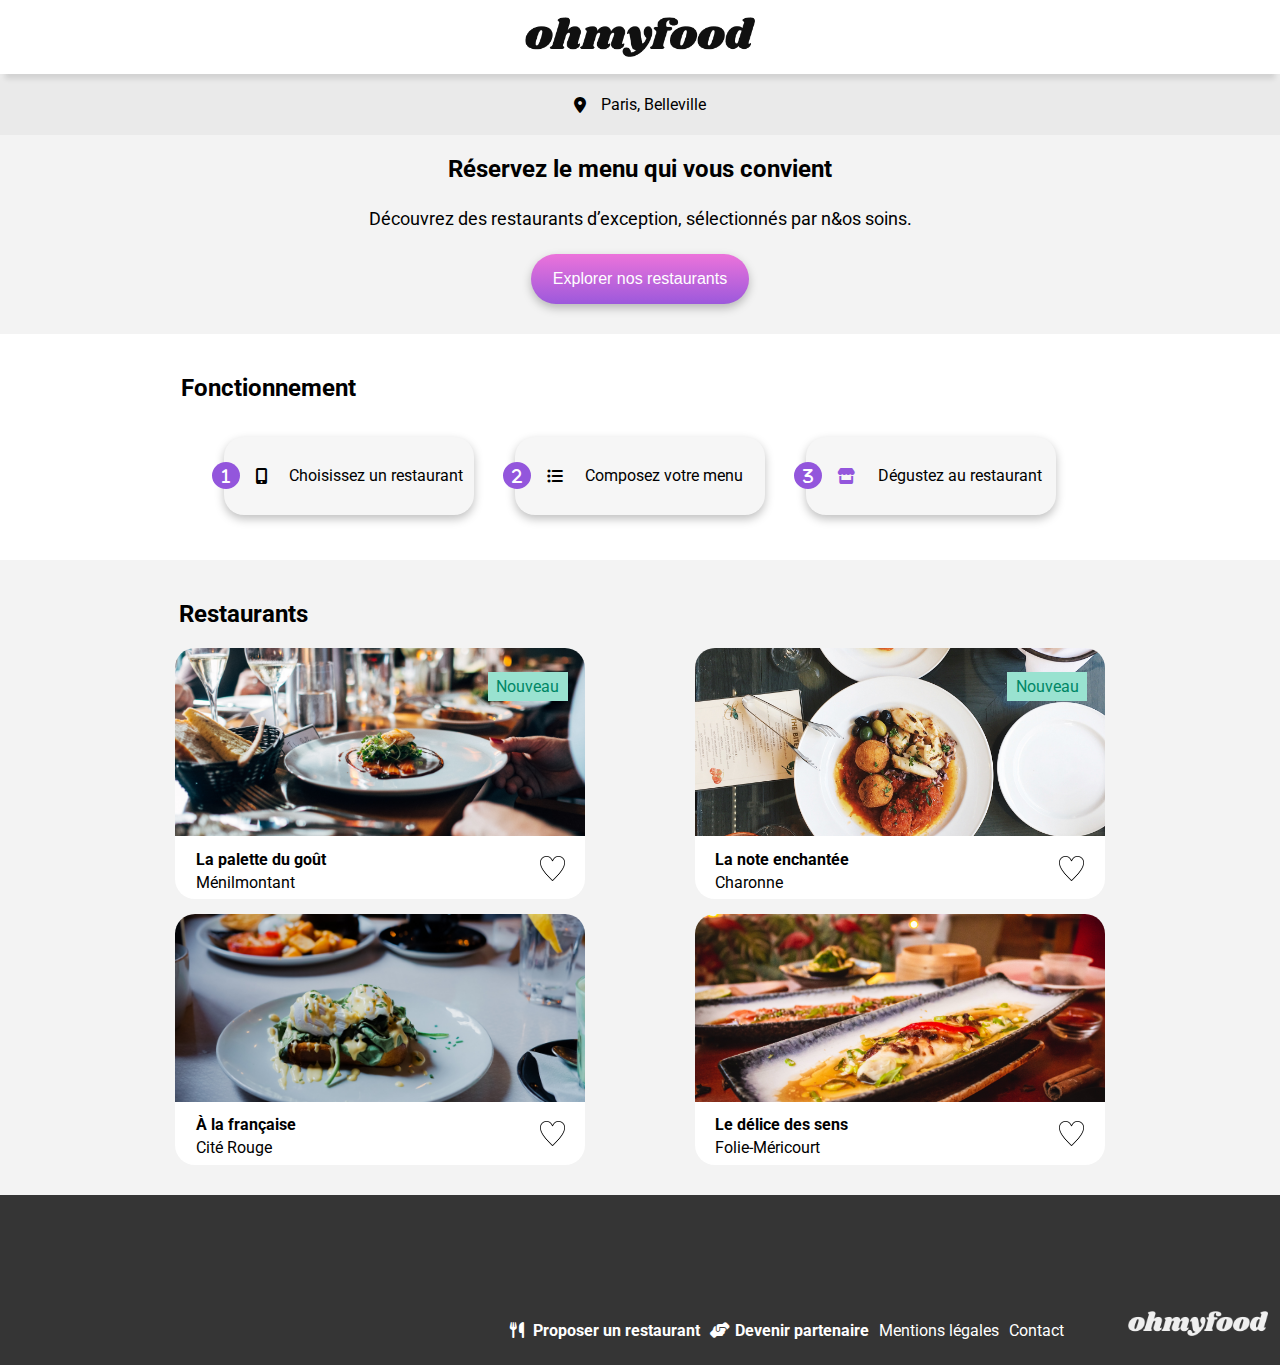
==== commit 4dc35a43: "ajout d'animations, manque le loader et le sélecteur de plat individuel" ====
--- a/index.html
+++ b/index.html
@@ -16,6 +16,13 @@
   </head>
 
   <body>
+
+    <section class="loader">
+    <div class="spinner"></div>
+  </section>
+  
+    <main-container>
+
   <header>
     <section class="navbar">
       <div class="logo">
@@ -23,9 +30,6 @@
       </div>
     </section>
 </header>
-
-    <main-container>
-
         <section class="location">
           <article class="content"><i class="fa-solid fa-location-dot"></i><p> Paris, Belleville</p></article>
         </section>
@@ -55,50 +59,50 @@
           
           <section class="restaurants-selection">
 
-          <a href="#" class="card card__restaurant">
-            <img src="assets/images/restaurants/jay-wennington-N_Y88TWmGwA-unsplash.jpg" alt="image d'un plat gastronomique">
+          <a href="menus/menu-la-palette-du-gout.html" class="card card__restaurant">
+            <img src="assets/images/restaurants/jay-wennington-N_Y88TWmGwA-unsplash.jpg" class="border-round" alt="image d'un plat gastronomique">
             <div class="new-menu"><p>Nouveau</p></div>
             <article class="restaurants-content">
                 <div class="card-txt">
                 <h4 class="card-title">La palette du goût</h4>
                 <p class="card-subtitle">Ménilmontant</p>
                 </div>
-                <div class="heart"><i class="fa-regular fa-heart"></i></div>
+                <div class="heart"><img src="assets/images/coeur/heart_white.png" class="heart-grading"></div>
             </article>
           </a>
 
 
           <a href="menus/menu-la-note-enchantee.html" class="card card__restaurant">
-            <img src="assets/images/restaurants/stil-u2Lp8tXIcjw-unsplash.jpg" alt="image d'un plat gastronomique">
+            <img src="assets/images/restaurants/stil-u2Lp8tXIcjw-unsplash.jpg" class="border-round" alt="image d'un plat gastronomique">
             <div class="new-menu"><p>Nouveau</p></div>
             <article class="restaurants-content">
                 <div class="card-txt">
                 <h4 class="card-title">La note enchantée</h4>
                 <p class="card-subtitle">Charonne</p>
                 </div>
-                <div class="heart"><i class="fa-regular fa-heart"></i></div>
+                <div class="heart"><img src="assets/images/coeur/heart_white.png" class="heart-grading"></div>
             </article>
           </a>
 
           <a href="menus/menu-a-la-francaise.html" class="card card__restaurant">
-            <img src="assets/images/restaurants/toa-heftiba-DQKerTsQwi0-unsplash.jpg" alt="image d'un plat gastronomique">
+            <img src="assets/images/restaurants/toa-heftiba-DQKerTsQwi0-unsplash.jpg" class="border-round" alt="image d'un plat gastronomique">
             <article class="restaurants-content">
                 <div class="card-txt">
                 <h4 class="card-title">À la française</h4>
                 <p class="card-subtitle">Cité Rouge</p>
                 </div>
-                <div class="heart"><i class="fa-regular fa-heart"></i></div>
+                <div class="heart"><img src="assets/images/coeur/heart_white.png" class="heart-grading"></div>
             </article>
           </a>
 
           <a href="menus/menu-le-delice-des-sens.html" class="card card__restaurant">
-            <img src="assets/images/restaurants/louis-hansel-shotsoflouis-qNBGVyOCY8Q-unsplash.jpg" alt="image d'un plat gastronomique">
+            <img src="assets/images/restaurants/louis-hansel-shotsoflouis-qNBGVyOCY8Q-unsplash.jpg" class="border-round" alt="image d'un plat gastronomique">
             <article class="restaurants-content">
                 <div class="card-txt">
                 <h4 class="card-title">Le délice des sens</h4>
                 <p class="card-subtitle">Folie-Méricourt</p>
                 </div>
-                <div class="heart"><i class="fa-regular fa-heart"></i></div>
+                <div class="heart"><img src="assets/images/coeur/heart_white.png" class="heart-grading"></div>
             </article>
           </a>
 
--- a/assets/css/style.css
+++ b/assets/css/style.css
@@ -4,7 +4,7 @@
   justify-content: center;
   align-items: center;
   border-radius: 25px;
-  background-image: linear-gradient(0deg, #9356DC -11.44%, #FF79DA 123.93%);
+  background-image: linear-gradient(0deg, rgb(147, 86, 220) -11.44%, rgb(255, 121, 218) 123.93%);
   border: none;
   color: white;
   box-shadow: 0px 4px 10px rgba(0, 0, 0, 0.25);
@@ -12,7 +12,7 @@
 }
 
 .btn:hover {
-  background-image: linear-gradient(0deg, #9356DC -5.2%, #FF79DA 110.74%, #FFFFFF 200%);
+  background-image: linear-gradient(0deg, rgba(147, 86, 220, 0.9) -11.44%, rgba(255, 121, 218, 0.9) 123.93%);
   box-shadow: 0px 4px 15px rgba(0, 0, 0, 0.35);
 }
 
@@ -38,9 +38,16 @@
   width: 90%;
   padding: 4px;
 }
+.card img {
+  width: 100%;
+  height: 100%;
+}
 
 /*** card for the restaurants menus *****/
 .card-dish {
+  opacity: 0;
+  animation: fadeIn linear 2s;
+  animation-fill-mode: forwards;
   display: flex;
   justify-content: space-between;
   align-items: center;
@@ -49,13 +56,24 @@
   height: 69px;
   padding-right: 15px;
   box-shadow: 0px 4px 10px rgba(0, 0, 0, 0.1);
+  /**** animation for the fade in *****/
+  /**** rest of the card *****/
+  /*** Childrens for the fade in animations *****/
+}
+@keyframes fadeIn {
+  0% {
+    opacity: 0;
+  }
+  100% {
+    opacity: 1;
+  }
 }
 .card-dish .price p {
   margin-bottom: -20px;
 }
 .card-dish .card-dish-content {
   display: flex;
-  justify-content: space-between;
+  justify-content: space-around;
   align-items: baseline;
   flex-direction: column;
   padding-left: 15px;
@@ -64,8 +82,30 @@
 .card-dish .card-dish-content h3, .card-dish .card-dish-content p {
   margin: 0px 0px;
 }
+.card-dish .dish-check {
+  width: 100px;
+  display: flex;
+  justify-content: space-between;
+  align-items: center;
+  gap: 15px;
+}
 .card-dish .check {
   display: none;
+}
+.card-dish .card-dish:hover .check {
+  display: block;
+}
+
+.card-dish:nth-child(2) {
+  animation-delay: 200ms;
+}
+
+.card-dish:nth-child(3) {
+  animation-delay: 400ms;
+}
+
+.card-dish:nth-child(4) {
+  animation-delay: 600ms;
 }
 
 /*** card for the index functions explanations *****/
@@ -89,8 +129,11 @@
   color: white;
   margin-right: -22px;
 }
-
-/*** card for index restaurants selection *****/
+.card__function .fa-store {
+  color: #9356DC;
+}
+
+/*** card for main page restaurants selection *****/
 .card__restaurant {
   height: 251px;
   flex-direction: column;
@@ -125,7 +168,17 @@
 .card__restaurant .restaurants-content .card-txt .card-subtitle {
   margin-top: 4px;
 }
-.card__restaurant img {
+.card__restaurant .restaurants-content .heart {
+  height: 25px;
+  background: linear-gradient(193.33deg, #9356DC -11.44%, #FF79DA 123.93%) bottom, white;
+  transition: background-size 1s ease-in;
+  background-size: 100% 0%;
+  background-repeat: no-repeat;
+}
+.card__restaurant .restaurants-content .heart:hover {
+  background-size: 100% 100%;
+}
+.card__restaurant .border-round {
   border-radius: 20px 20px 0px 0px;
   width: 100%;
   height: 75%;
@@ -138,6 +191,8 @@
 }
 /*** Colors *****/
 /*** fonts *****/
+/*** Loading fade out animation *****/
+/*** general *****/
 body {
   margin: 0px;
   font-family: "Roboto", sans-serif;
@@ -155,15 +210,16 @@
   justify-content: space-between;
 }
 
+/* Trigger animation end */
+/*** end animation *****/
 img {
   -o-object-fit: cover;
      object-fit: cover;
 }
 
 .fa-heart {
-  -webkit-text-stroke: 1px black; /* width and color */
-  font-family: sans;
-  color: white;
+  color: rgba(0, 0, 0, 0);
+  text-shadow: 0px 0px 0 white, 0px -1px 0 #000, 0px 1px 0 #000, 1px 0px 0 #000, -1px 0px 0 #000;
 }
 
 /*** Header *****/
@@ -308,30 +364,35 @@
   flex-direction: column;
   width: 100%;
 }
-.restaurant-menu .restaurant-designation .fa-heart {
-  color: #F3F3F3;
-}
 .restaurant-menu .restaurant-designation h1 {
   font-family: "Shrikhand", cursive;
   font-style: italic;
   font-weight: 400;
   font-size: 38px;
 }
-.restaurant-menu .restaurant-designation .fa-heart {
-  font-size: 30px;
-}
 
 .restaurant-name {
   width: 100%;
   display: flex;
-  justify-content: space-around;
-  align-items: center;
+  justify-content: center;
+  align-items: center;
+  gap: 25px;
   background-color: #F3F3F3;
   margin: -60px auto auto auto;
   padding-top: 15px;
   height: 64px;
   position: relative;
   border-radius: 26px 26px 0px 0px;
+}
+.restaurant-name .heart-grading {
+  height: 21px;
+  background: linear-gradient(193.33deg, #9356DC -11.44%, #FF79DA 123.93%) bottom, #F3F3F3;
+  transition: background-size 0.5s ease-in;
+  background-size: 100% 0%;
+  background-repeat: no-repeat;
+}
+.restaurant-name .heart-grading:hover {
+  background-size: 100% 100%;
 }
 
 /*** Restaurants menu lists *****/
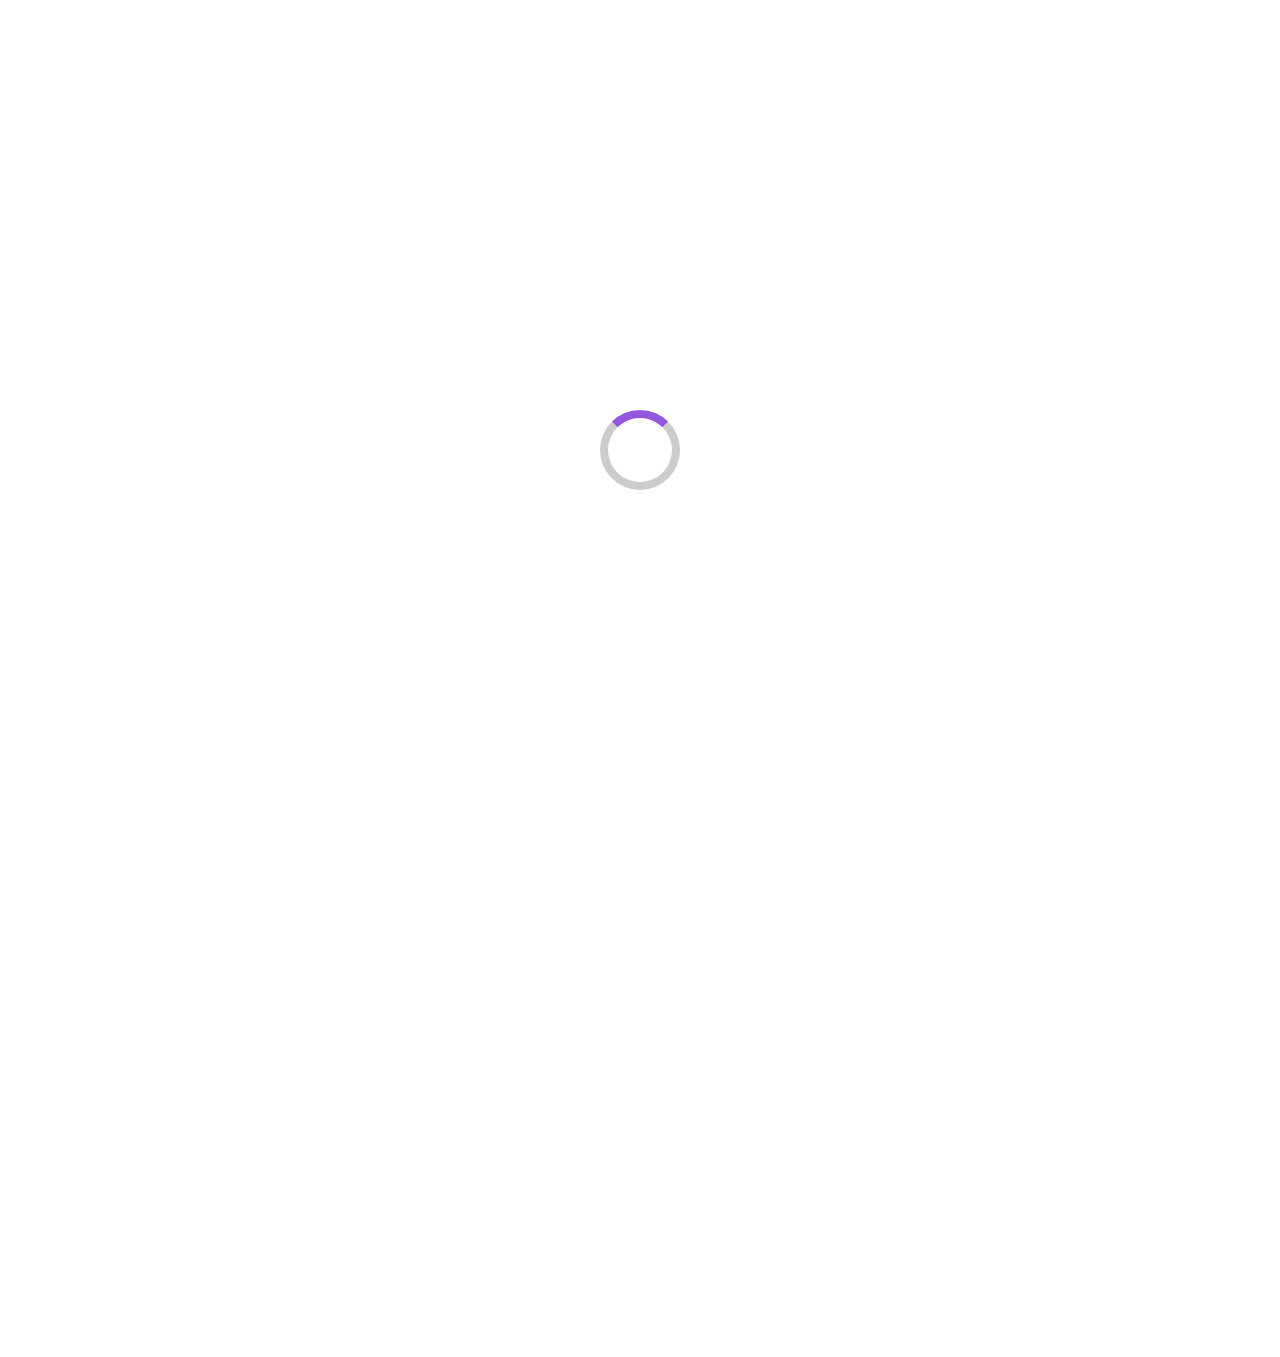
==== commit f63e4582: "ajout animation card function" ====
--- a/index.html
+++ b/index.html
@@ -21,7 +21,7 @@
     <div class="spinner"></div>
   </section>
   
-    <main-container>
+    <section class="main-container">
 
   <header>
     <section class="navbar">
@@ -125,6 +125,6 @@
             <section>
         </footer>
 
-    </main-container>
+      </section>
   </body>
 </html>--- a/assets/css/style.css
+++ b/assets/css/style.css
@@ -36,7 +36,6 @@
   background-color: white;
   border-radius: 20px;
   width: 90%;
-  padding: 4px;
 }
 .card img {
   width: 100%;
@@ -45,20 +44,21 @@
 
 /*** card for the restaurants menus *****/
 .card-dish {
+  display: flex;
+  justify-content: space-between;
+  align-items: center;
+  border-radius: 15px;
+  width: 100%;
+  height: 69px;
+  box-shadow: 0px 4px 10px rgba(0, 0, 0, 0.1);
+  transition: all 0.5s ease-in 0s;
+  /*** animations dish cards for menus *****/
   opacity: 0;
-  animation: fadeIn linear 2s;
+  overflow: hidden;
+  animation: fadeIn linear 1s;
   animation-fill-mode: forwards;
-  display: flex;
-  justify-content: space-between;
-  align-items: center;
-  border-radius: 15px;
-  width: 100%;
-  height: 69px;
-  padding-right: 15px;
-  box-shadow: 0px 4px 10px rgba(0, 0, 0, 0.1);
   /**** animation for the fade in *****/
   /**** rest of the card *****/
-  /*** Childrens for the fade in animations *****/
 }
 @keyframes fadeIn {
   0% {
@@ -69,6 +69,7 @@
   }
 }
 .card-dish .price p {
+  position: relative;
   margin-bottom: -20px;
 }
 .card-dish .card-dish-content {
@@ -76,13 +77,17 @@
   justify-content: space-around;
   align-items: baseline;
   flex-direction: column;
-  padding-left: 15px;
+  white-space: nowrap;
+  width: 70%;
+  padding: 17px 0px 17px 15px;
   gap: 5px;
 }
 .card-dish .card-dish-content h3, .card-dish .card-dish-content p {
   margin: 0px 0px;
 }
 .card-dish .dish-check {
+  transition: 100ms ease;
+  visibility: hidden;
   width: 100px;
   display: flex;
   justify-content: space-between;
@@ -90,12 +95,43 @@
   gap: 15px;
 }
 .card-dish .check {
-  display: none;
-}
-.card-dish .card-dish:hover .check {
+  overflow: hidden;
   display: block;
-}
-
+  position: relative;
+  border-radius: 50%;
+  text-align: center;
+  width: 18px;
+  height: 17px;
+  padding: 5px;
+  background-color: white;
+  color: #99E2D0;
+}
+.card-dish .check-box {
+  position: relative;
+  transition: 0.5s ease;
+  height: 100%;
+  width: 56px;
+  display: flex;
+  justify-content: center;
+  align-items: center;
+  background-color: #99E2D0;
+  border-radius: 0px 15px 15px 0px;
+}
+.card-dish .selection {
+  transition: all 400ms ease 0s;
+  position: relative;
+  overflow: hidden;
+  width: 25%;
+  right: -15%;
+  white-space: nowrap;
+  height: 100%;
+  display: flex;
+  justify-content: space-around;
+  align-items: center;
+  gap: 9px;
+}
+
+/*** Childrens for the fade in animations *****/
 .card-dish:nth-child(2) {
   animation-delay: 200ms;
 }
@@ -106,6 +142,32 @@
 
 .card-dish:nth-child(4) {
   animation-delay: 600ms;
+}
+
+/*** selection hover animation *****/
+.card-dish:hover .card-dish {
+  padding-right: 0px;
+}
+.card-dish:hover .content {
+  text-overflow: ellipsis;
+  overflow: hidden;
+  width: 230px;
+}
+.card-dish:hover .check {
+  overflow: hidden;
+}
+.card-dish:hover .check-box {
+  overflow: hidden;
+  visibility: visible;
+  position: relative;
+  right: 0px;
+}
+.card-dish:hover .price p {
+  position: relative;
+  right: 0px;
+}
+.card-dish:hover .selection {
+  right: 0px;
 }
 
 /*** card for the index functions explanations *****/
@@ -129,7 +191,11 @@
   color: white;
   margin-right: -22px;
 }
-.card__function .fa-store {
+
+.card__function:hover {
+  box-shadow: 0px 4px 15px rgba(0, 0, 0, 0.35);
+}
+.card__function:hover .fa-mobile-screen-button, .card__function:hover .fa-list-ul, .card__function:hover .fa-store {
   color: #9356DC;
 }
 
@@ -171,7 +237,8 @@
 .card__restaurant .restaurants-content .heart {
   height: 25px;
   background: linear-gradient(193.33deg, #9356DC -11.44%, #FF79DA 123.93%) bottom, white;
-  transition: background-size 1s ease-in;
+  /*** change the color of the heart by replacing the grey by the linear color from the bottom *****/
+  transition: background-size 0.5s ease-in;
   background-size: 100% 0%;
   background-repeat: no-repeat;
 }
@@ -188,10 +255,51 @@
   .card__restaurant {
     width: 40%;
   }
+  .card-dish .selection {
+    justify-content: space-between;
+    width: 20%;
+    right: -10%;
+    gap: 12px;
+  }
+  .card-dish:hover .content {
+    width: 400px;
+  }
 }
 /*** Colors *****/
 /*** fonts *****/
-/*** Loading fade out animation *****/
+/*** Loader css *****/
+.loader {
+  display: flex;
+  justify-content: center;
+  align-items: center;
+  height: 100vh;
+  width: 100vw;
+  position: fixed;
+  top: 0;
+  left: 0;
+  z-index: 0;
+}
+
+.loader .spinner {
+  width: 4rem;
+  height: 4rem;
+  border: 0.5rem solid #ccc;
+  border-top-color: #9356DC;
+  border-radius: 50%;
+  /*** animations for the spinner and fade-in of the main-container *****/
+  animation-name: spin, fade-out;
+  animation-direction: linear, ease-out;
+  animation-duration: 1s, 1s;
+  animation-delay: 0s, 2s;
+  animation-iteration-count: infinite, 1;
+  animation-fill-mode: forwards;
+}
+
+@keyframes spin {
+  to {
+    transform: rotate(360deg);
+  }
+}
 /*** general *****/
 body {
   margin: 0px;
@@ -205,13 +313,40 @@
 }
 
 .main-container {
-  max-width: 1440px;
   display: flex;
   justify-content: space-between;
-}
-
-/* Trigger animation end */
-/*** end animation *****/
+  flex-direction: column;
+  margin: auto;
+  /*** fade-in animation *****/
+  opacity: 0;
+  visibility: hidden;
+  animation-fill-mode: forwards;
+  animation-direction: ease-in;
+  animation-name: fade-in;
+  animation-duration: 3s;
+  animation-delay: 2s;
+}
+
+/*** Keyframes for animations *****/
+@keyframes fade-out {
+  from {
+    opacity: 1;
+  }
+  to {
+    opacity: 0;
+  }
+}
+@keyframes fade-in {
+  from {
+    opacity: 0;
+    visibility: hidden;
+  }
+  to {
+    opacity: 1;
+    visibility: visible;
+  }
+}
+/*** generals rules *****/
 img {
   -o-object-fit: cover;
      object-fit: cover;
@@ -325,10 +460,10 @@
 
 /*** Index Restaurants *****/
 .img-background {
-  width: 100%;
+  width: 100vw;
 }
 .img-background img {
-  width: 100%;
+  width: 100vw;
   background-size: cover;
   background-position: center;
 }
@@ -412,7 +547,7 @@
   justify-content: center;
   flex-direction: column;
   padding-bottom: 5px;
-  width: 80%;
+  width: 90%;
   gap: 15px;
 }
 .menu-items .list .items-txt {
@@ -456,7 +591,7 @@
   padding-left: 5px;
 }
 
-@media screen and (min-width: 768px) {
+@media screen and (min-width: 769px) {
   /*** Reservation section *****/
   .reservation-content {
     flex-wrap: nowrap;
@@ -504,16 +639,16 @@
   }
   /*** Restaurant menus list ******/
   .menu-items {
-    width: 80%;
+    width: 70%;
   }
   .menu-items .list {
-    width: 80%;
+    width: 60%;
   }
   .restaurant-name {
-    width: 80% !important;
+    width: 70% !important;
   }
   .img-background img {
-    width: 1920px;
+    width: 100vw;
     height: 500px;
     background-size: contain;
     background-position: center;
